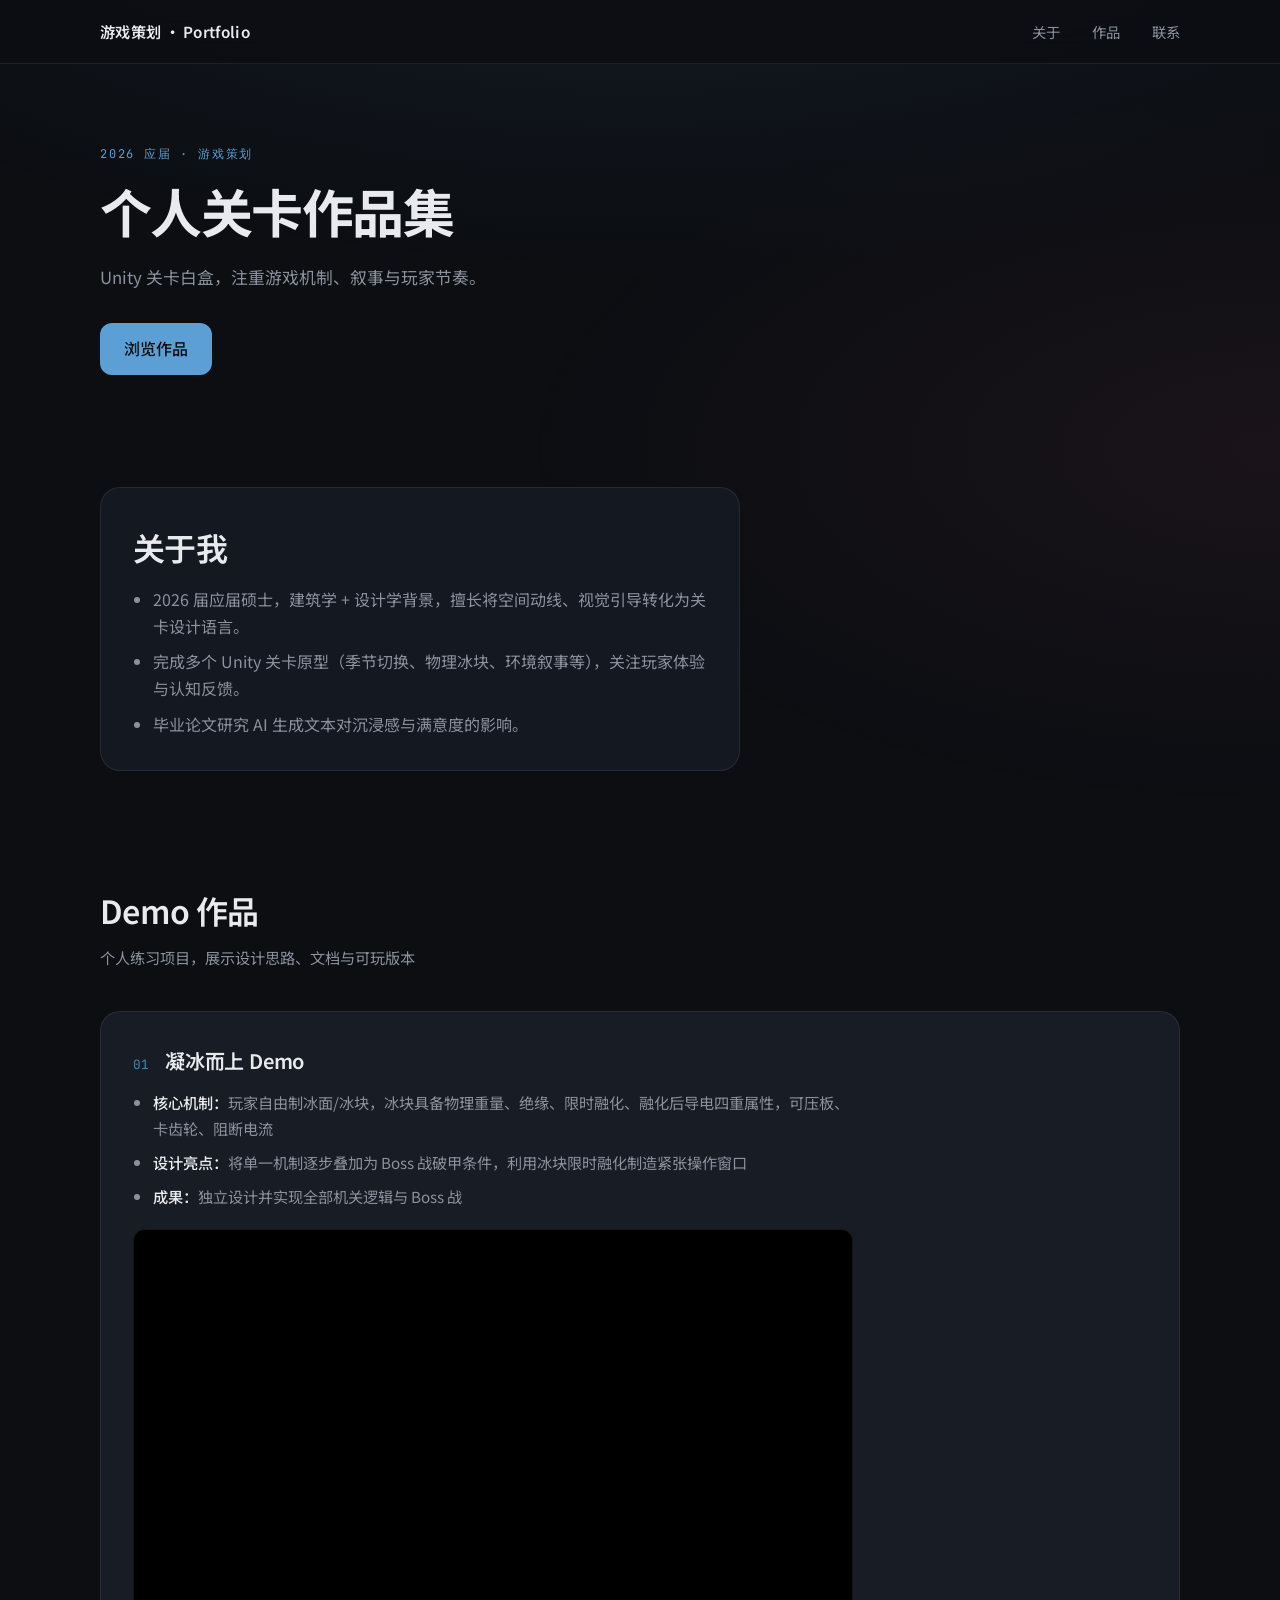
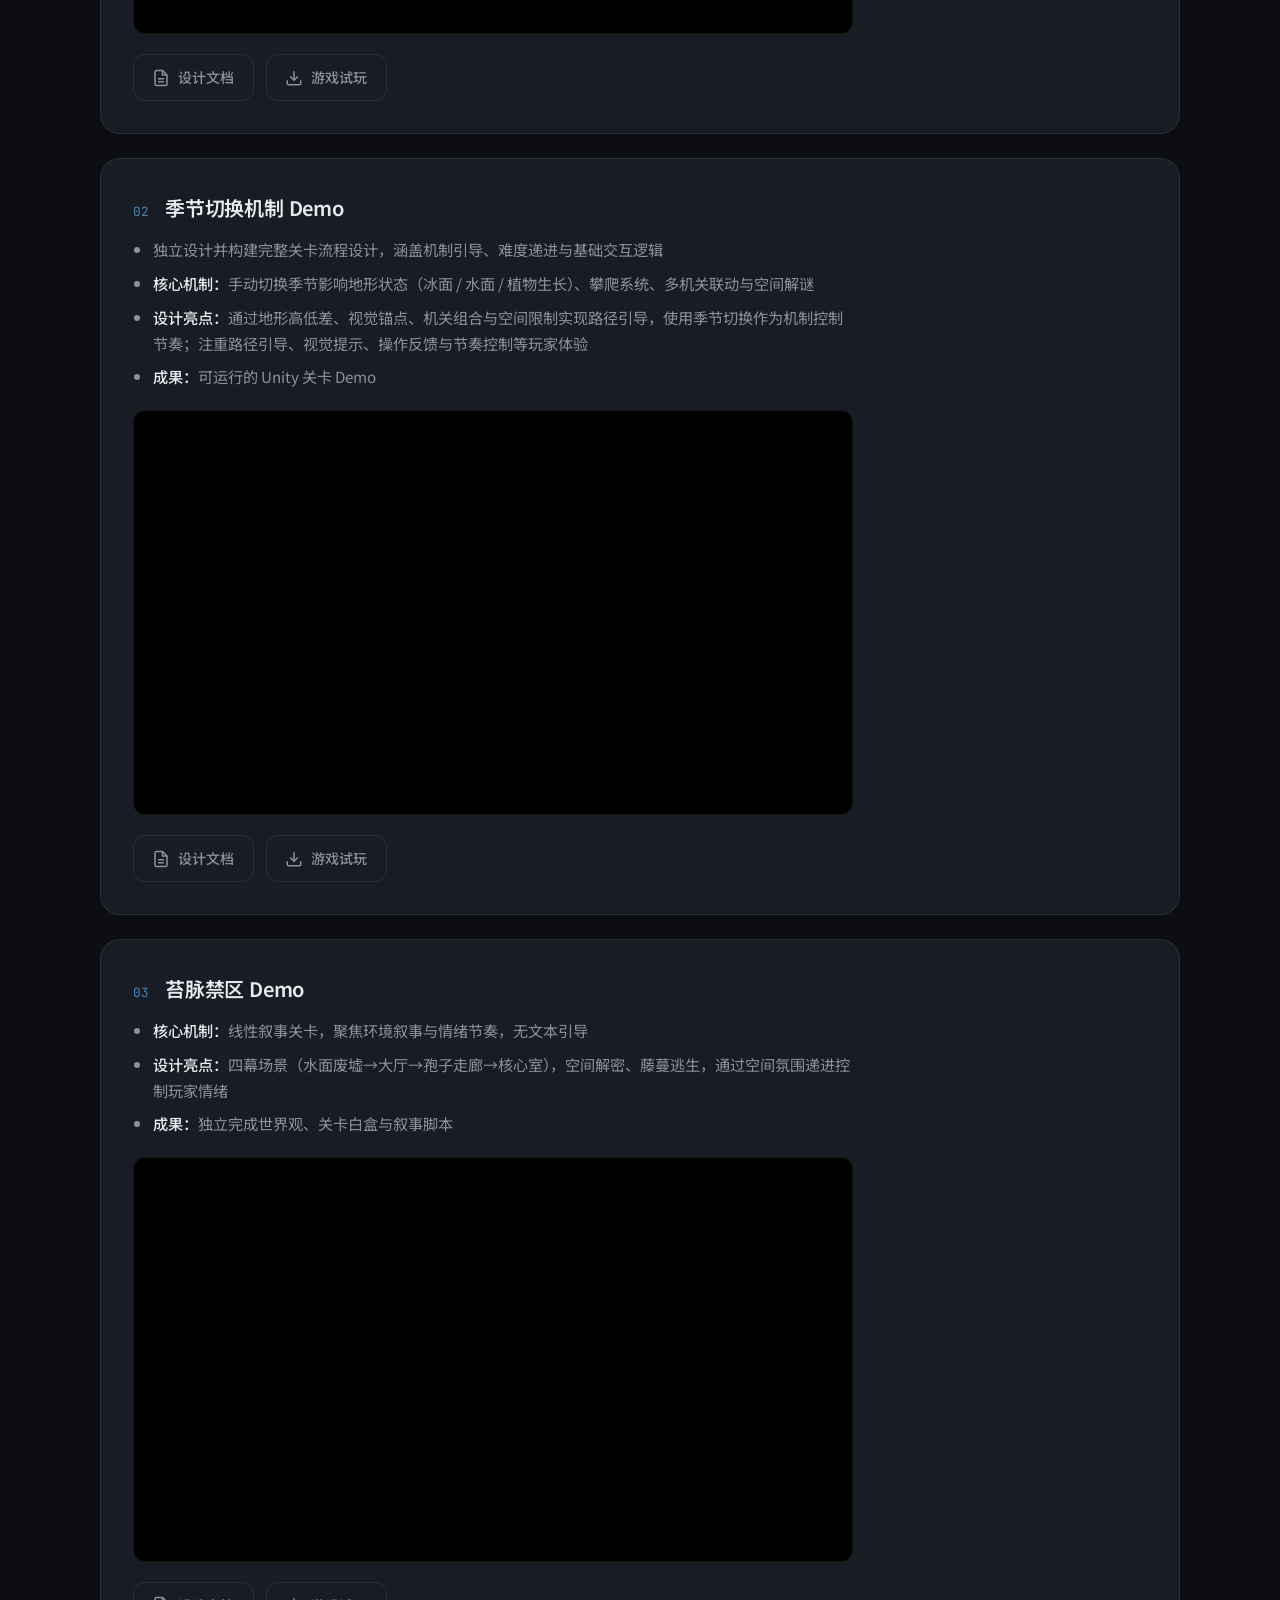
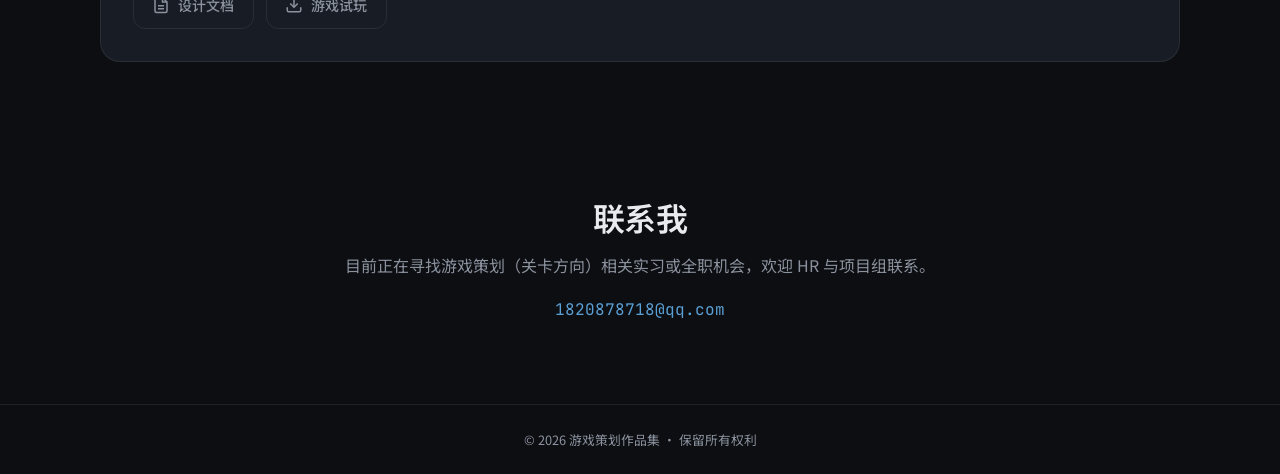
==== index.html @ 525bfc3a "Deploy game design portfolio site for GitHub Pages" ====
<!DOCTYPE html>
<html lang="zh-CN">
<head>
  <meta charset="UTF-8">
  <meta name="viewport" content="width=device-width, initial-scale=1.0">
  <title>游戏策划作品集</title>
  <link rel="preconnect" href="https://fonts.googleapis.com">
  <link rel="preconnect" href="https://fonts.gstatic.com" crossorigin>
  <link href="https://fonts.googleapis.com/css2?family=Noto+Sans+SC:wght@300;400;500;600;700&family=JetBrains+Mono:wght@400;500&display=swap" rel="stylesheet">
  <link rel="stylesheet" href="styles.css">
</head>
<body>
  <header class="header" id="top">
    <nav class="nav container">
      <a href="#top" class="nav__logo">游戏策划 · Portfolio</a>
      <ul class="nav__links">
        <li><a href="#about">关于</a></li>
        <li><a href="#works">作品</a></li>
        <li><a href="#contact">联系</a></li>
      </ul>
      <button class="nav__toggle" aria-label="打开菜单" aria-expanded="false">
        <span></span>
        <span></span>
        <span></span>
      </button>
    </nav>
  </header>

  <main>
    <section class="hero container">
      <p class="hero__tag">2026 应届 · 游戏策划</p>
      <h1 class="hero__title">个人关卡作品集</h1>
      <p class="hero__desc">
        Unity 关卡白盒，注重游戏机制、叙事与玩家节奏。
      </p>
      <a href="#works" class="hero__cta">浏览作品</a>
    </section>

    <section class="about container" id="about">
      <div class="about__content">
        <h2 class="section-title">关于我</h2>
        <ul class="about__list">
          <li>2026 届应届硕士，建筑学 + 设计学背景，擅长将空间动线、视觉引导转化为关卡设计语言。</li>
          <li>完成多个 Unity 关卡原型（季节切换、物理冰块、环境叙事等），关注玩家体验与认知反馈。</li>
          <li>毕业论文研究 AI 生成文本对沉浸感与满意度的影响。</li>
        </ul>
      </div>
    </section>

    <section class="works container" id="works">
      <h2 class="section-title">Demo 作品</h2>
      <p class="section-subtitle">个人练习项目，展示设计思路、文档与可玩版本</p>

      <div class="works__grid">
        <!-- 作品 1 -->
        <article class="work-card">
          <div class="work-card__header">
            <span class="work-card__index">01</span>
            <h3 class="work-card__title">凝冰而上 Demo</h3>
          </div>
          <ul class="work-card__desc">
            <li><strong>核心机制：</strong>玩家自由制冰面/冰块，冰块具备物理重量、绝缘、限时融化、融化后导电四重属性，可压板、卡齿轮、阻断电流</li>
            <li><strong>设计亮点：</strong>将单一机制逐步叠加为 Boss 战破甲条件，利用冰块限时融化制造紧张操作窗口</li>
            <li><strong>成果：</strong>独立设计并实现全部机关逻辑与 Boss 战</li>
          </ul>
          <div class="work-card__video">
            <div class="video-embed">
              <iframe
                src="https://player.bilibili.com/player.html?bvid=BV1YS526xE8T&page=1&high_quality=1&danmaku=0"
                title="凝冰而上 Demo 演示"
                scrolling="no"
                frameborder="0"
                allowfullscreen
              ></iframe>
            </div>
          </div>
          <div class="work-card__actions">
            <div class="work-card__downloads">
              <a href="assets/docs/project-01-design-doc.pdf" class="btn btn--outline" download>
                <svg class="btn__icon" viewBox="0 0 24 24" fill="none" stroke="currentColor" stroke-width="2" aria-hidden="true">
                  <path d="M14 2H6a2 2 0 0 0-2 2v16a2 2 0 0 0 2 2h12a2 2 0 0 0 2-2V8z"/>
                  <polyline points="14 2 14 8 20 8"/>
                  <line x1="16" y1="13" x2="8" y2="13"/>
                  <line x1="16" y1="17" x2="8" y2="17"/>
                </svg>
                设计文档
              </a>
              <a href="assets/demos/project-01-demo.zip" class="btn btn--outline" download>
                <svg class="btn__icon" viewBox="0 0 24 24" fill="none" stroke="currentColor" stroke-width="2" aria-hidden="true">
                  <path d="M21 15v4a2 2 0 0 1-2 2H5a2 2 0 0 1-2-2v-4"/>
                  <polyline points="7 10 12 15 17 10"/>
                  <line x1="12" y1="15" x2="12" y2="3"/>
                </svg>
                游戏试玩
              </a>
            </div>
          </div>
        </article>

        <!-- 作品 2 -->
        <article class="work-card">
          <div class="work-card__header">
            <span class="work-card__index">02</span>
            <h3 class="work-card__title">季节切换机制 Demo</h3>
          </div>
          <ul class="work-card__desc">
            <li>独立设计并构建完整关卡流程设计，涵盖机制引导、难度递进与基础交互逻辑</li>
            <li><strong>核心机制：</strong>手动切换季节影响地形状态（冰面 / 水面 / 植物生长）、攀爬系统、多机关联动与空间解谜</li>
            <li><strong>设计亮点：</strong>通过地形高低差、视觉锚点、机关组合与空间限制实现路径引导，使用季节切换作为机制控制节奏；注重路径引导、视觉提示、操作反馈与节奏控制等玩家体验</li>
            <li><strong>成果：</strong>可运行的 Unity 关卡 Demo</li>
          </ul>
          <div class="work-card__video">
            <div class="video-embed">
              <iframe
                src="https://player.bilibili.com/player.html?bvid=BV1hXXcBnETh&page=1&high_quality=1&danmaku=0"
                title="季节切换机制 Demo 演示"
                scrolling="no"
                frameborder="0"
                allowfullscreen
              ></iframe>
            </div>
          </div>
          <div class="work-card__actions">
            <div class="work-card__downloads">
              <a href="assets/docs/project-02-design-doc.pdf" class="btn btn--outline" download>
                <svg class="btn__icon" viewBox="0 0 24 24" fill="none" stroke="currentColor" stroke-width="2" aria-hidden="true">
                  <path d="M14 2H6a2 2 0 0 0-2 2v16a2 2 0 0 0 2 2h12a2 2 0 0 0 2-2V8z"/>
                  <polyline points="14 2 14 8 20 8"/>
                  <line x1="16" y1="13" x2="8" y2="13"/>
                  <line x1="16" y1="17" x2="8" y2="17"/>
                </svg>
                设计文档
              </a>
              <a href="assets/demos/project-02-demo.zip" class="btn btn--outline" download>
                <svg class="btn__icon" viewBox="0 0 24 24" fill="none" stroke="currentColor" stroke-width="2" aria-hidden="true">
                  <path d="M21 15v4a2 2 0 0 1-2 2H5a2 2 0 0 1-2-2v-4"/>
                  <polyline points="7 10 12 15 17 10"/>
                  <line x1="12" y1="15" x2="12" y2="3"/>
                </svg>
                游戏试玩
              </a>
            </div>
          </div>
        </article>

        <!-- 作品 3 -->
        <article class="work-card">
          <div class="work-card__header">
            <span class="work-card__index">03</span>
            <h3 class="work-card__title">苔脉禁区 Demo</h3>
          </div>
          <ul class="work-card__desc">
            <li><strong>核心机制：</strong>线性叙事关卡，聚焦环境叙事与情绪节奏，无文本引导</li>
            <li><strong>设计亮点：</strong>四幕场景（水面废墟→大厅→孢子走廊→核心室），空间解密、藤蔓逃生，通过空间氛围递进控制玩家情绪</li>
            <li><strong>成果：</strong>独立完成世界观、关卡白盒与叙事脚本</li>
          </ul>
          <div class="work-card__video">
            <div class="video-embed">
              <iframe
                src="https://player.bilibili.com/player.html?bvid=BV1HEEg61EpM&page=1&high_quality=1&danmaku=0"
                title="苔脉禁区 Demo 演示"
                scrolling="no"
                frameborder="0"
                allowfullscreen
              ></iframe>
            </div>
          </div>
          <div class="work-card__actions">
            <div class="work-card__downloads">
              <a href="assets/docs/project-03-design-doc.pdf" class="btn btn--outline" download>
                <svg class="btn__icon" viewBox="0 0 24 24" fill="none" stroke="currentColor" stroke-width="2" aria-hidden="true">
                  <path d="M14 2H6a2 2 0 0 0-2 2v16a2 2 0 0 0 2 2h12a2 2 0 0 0 2-2V8z"/>
                  <polyline points="14 2 14 8 20 8"/>
                  <line x1="16" y1="13" x2="8" y2="13"/>
                  <line x1="16" y1="17" x2="8" y2="17"/>
                </svg>
                设计文档
              </a>
              <a href="assets/demos/project-03-demo.zip" class="btn btn--outline" download>
                <svg class="btn__icon" viewBox="0 0 24 24" fill="none" stroke="currentColor" stroke-width="2" aria-hidden="true">
                  <path d="M21 15v4a2 2 0 0 1-2 2H5a2 2 0 0 1-2-2v-4"/>
                  <polyline points="7 10 12 15 17 10"/>
                  <line x1="12" y1="15" x2="12" y2="3"/>
                </svg>
                游戏试玩
              </a>
            </div>
          </div>
        </article>
      </div>
    </section>

    <section class="contact container" id="contact">
      <h2 class="section-title">联系我</h2>
      <p class="contact__text">
        目前正在寻找游戏策划（关卡方向）相关实习或全职机会，欢迎 HR 与项目组联系。
      </p>
      <a href="mailto:1820878718@qq.com" class="contact__email">1820878718@qq.com</a>
    </section>
  </main>

  <footer class="footer">
    <div class="container">
      <p>© 2026 游戏策划作品集 · 保留所有权利</p>
    </div>
  </footer>

  <script src="script.js"></script>
</body>
</html>
---- styles.css ----
/* ===== Variables ===== */
:root {
  --bg: #0c0e12;
  --bg-elevated: #141820;
  --bg-card: #181c24;
  --border: rgba(255, 255, 255, 0.08);
  --text: #e8eaed;
  --text-muted: #8b929e;
  --accent: #5b9fd4;
  --accent-hover: #7ab3e0;
  --bilibili: #fb7299;
  --bilibili-hover: #fc8fb0;
  --radius: 12px;
  --radius-lg: 20px;
  --shadow: 0 8px 32px rgba(0, 0, 0, 0.4);
  --transition: 0.25s ease;
  --font: "Noto Sans SC", system-ui, sans-serif;
  --font-mono: "JetBrains Mono", monospace;
  --nav-height: 64px;
}

/* ===== Reset & Base ===== */
*,
*::before,
*::after {
  box-sizing: border-box;
  margin: 0;
  padding: 0;
}

html {
  scroll-behavior: smooth;
  scroll-padding-top: calc(var(--nav-height) + 24px);
}

body {
  font-family: var(--font);
  background: var(--bg);
  color: var(--text);
  line-height: 1.7;
  min-height: 100vh;
  -webkit-font-smoothing: antialiased;
}

body::before {
  content: "";
  position: fixed;
  inset: 0;
  background:
    radial-gradient(ellipse 80% 50% at 50% -20%, rgba(91, 159, 212, 0.12), transparent),
    radial-gradient(ellipse 60% 40% at 100% 50%, rgba(251, 114, 153, 0.06), transparent);
  pointer-events: none;
  z-index: -1;
}

a {
  color: inherit;
  text-decoration: none;
}

ul {
  list-style: none;
}

img {
  max-width: 100%;
  display: block;
}

.container {
  width: min(1080px, 92vw);
  margin-inline: auto;
}

.section-title {
  font-size: clamp(1.5rem, 3vw, 2rem);
  font-weight: 600;
  letter-spacing: -0.02em;
  margin-bottom: 0.5rem;
}

.section-subtitle {
  color: var(--text-muted);
  margin-bottom: 2.5rem;
  font-size: 0.95rem;
}

/* ===== Header / Nav ===== */
.header {
  position: sticky;
  top: 0;
  z-index: 100;
  height: var(--nav-height);
  background: rgba(12, 14, 18, 0.85);
  backdrop-filter: blur(16px);
  border-bottom: 1px solid var(--border);
}

.nav {
  display: flex;
  align-items: center;
  justify-content: space-between;
  height: 100%;
}

.nav__logo {
  font-weight: 600;
  font-size: 0.95rem;
  letter-spacing: 0.02em;
  transition: color var(--transition);
}

.nav__logo:hover {
  color: var(--accent);
}

.nav__links {
  display: flex;
  gap: 2rem;
}

.nav__links a {
  font-size: 0.9rem;
  color: var(--text-muted);
  transition: color var(--transition);
  position: relative;
}

.nav__links a::after {
  content: "";
  position: absolute;
  bottom: -4px;
  left: 0;
  width: 0;
  height: 2px;
  background: var(--accent);
  transition: width var(--transition);
}

.nav__links a:hover {
  color: var(--text);
}

.nav__links a:hover::after {
  width: 100%;
}

.nav__toggle {
  display: none;
  flex-direction: column;
  gap: 5px;
  background: none;
  border: none;
  cursor: pointer;
  padding: 4px;
}

.nav__toggle span {
  display: block;
  width: 22px;
  height: 2px;
  background: var(--text);
  transition: var(--transition);
}

/* ===== Hero ===== */
.hero {
  padding: 5rem 0 4rem;
}

.hero__tag {
  font-family: var(--font-mono);
  font-size: 0.75rem;
  letter-spacing: 0.15em;
  text-transform: uppercase;
  color: var(--accent);
  margin-bottom: 1rem;
}

.hero__title {
  font-size: clamp(2rem, 5vw, 3.25rem);
  font-weight: 700;
  line-height: 1.2;
  letter-spacing: -0.03em;
  margin-bottom: 1.25rem;
}

.hero__desc {
  color: var(--text-muted);
  max-width: 540px;
  font-size: 1.05rem;
  margin-bottom: 2rem;
}

.hero__cta {
  display: inline-flex;
  align-items: center;
  padding: 0.75rem 1.5rem;
  background: var(--accent);
  color: var(--bg);
  font-weight: 500;
  border-radius: var(--radius);
  transition: background var(--transition), transform var(--transition);
}

.hero__cta:hover {
  background: var(--accent-hover);
  transform: translateY(-2px);
}

/* ===== About ===== */
.about {
  padding: 3rem 0;
}

.about__content {
  max-width: 640px;
  padding: 2rem;
  background: var(--bg-elevated);
  border: 1px solid var(--border);
  border-radius: var(--radius-lg);
}

.about__content p {
  color: var(--text-muted);
  margin-top: 0.75rem;
}

.about__list {
  margin-top: 0.75rem;
  padding-left: 1.25rem;
  color: var(--text-muted);
}

.about__list li {
  list-style: disc;
  margin-bottom: 0.5rem;
}

.about__list li:last-child {
  margin-bottom: 0;
}

/* ===== Works Grid ===== */
.works {
  padding: 4rem 0;
}

.works__grid {
  display: flex;
  flex-direction: column;
  gap: 1.5rem;
}

.work-card {
  background: var(--bg-card);
  border: 1px solid var(--border);
  border-radius: var(--radius-lg);
  padding: 2rem;
  transition: border-color var(--transition), box-shadow var(--transition);
}

.work-card:hover {
  border-color: rgba(91, 159, 212, 0.25);
  box-shadow: var(--shadow);
}

.work-card__header {
  display: flex;
  align-items: baseline;
  gap: 1rem;
  margin-bottom: 0.75rem;
}

.work-card__index {
  font-family: var(--font-mono);
  font-size: 0.8rem;
  color: var(--accent);
  opacity: 0.8;
}

.work-card__title {
  font-size: 1.25rem;
  font-weight: 600;
  letter-spacing: -0.01em;
}

.work-card__desc {
  color: var(--text-muted);
  font-size: 0.95rem;
  margin-bottom: 1.25rem;
  max-width: 720px;
  padding-left: 1.25rem;
}

.work-card__desc li {
  list-style: disc;
  margin-bottom: 0.5rem;
}

.work-card__desc li:last-child {
  margin-bottom: 0;
}

.work-card__desc strong {
  color: var(--text);
  font-weight: 500;
}

.work-card__video {
  margin-bottom: 1.25rem;
}

.video-embed {
  position: relative;
  width: 100%;
  max-width: 720px;
  aspect-ratio: 16 / 9;
  border-radius: var(--radius);
  overflow: hidden;
  background: #000;
  border: 1px solid var(--border);
}

.video-embed iframe {
  position: absolute;
  inset: 0;
  width: 100%;
  height: 100%;
  border: none;
}

.work-card__actions {
  display: flex;
  flex-wrap: wrap;
  align-items: center;
  gap: 1rem;
}

.work-card__downloads {
  display: flex;
  flex-wrap: wrap;
  gap: 0.75rem;
}

/* ===== Buttons ===== */
.btn {
  display: inline-flex;
  align-items: center;
  gap: 0.5rem;
  padding: 0.65rem 1.15rem;
  font-size: 0.875rem;
  font-weight: 500;
  font-family: var(--font);
  border-radius: var(--radius);
  border: none;
  cursor: pointer;
  transition: background var(--transition), color var(--transition), border-color var(--transition), transform var(--transition);
}

.btn__icon {
  width: 18px;
  height: 18px;
  flex-shrink: 0;
}

.btn--outline {
  background: transparent;
  color: var(--text-muted);
  border: 1px solid var(--border);
}

.btn--outline:hover {
  color: var(--text);
  border-color: rgba(255, 255, 255, 0.2);
  background: rgba(255, 255, 255, 0.04);
}

/* ===== Contact ===== */
.contact {
  padding: 4rem 0 5rem;
  text-align: center;
}

.contact__text {
  color: var(--text-muted);
  margin-bottom: 1rem;
}

.contact__email {
  font-family: var(--font-mono);
  font-size: 1rem;
  color: var(--accent);
  transition: color var(--transition);
}

.contact__email:hover {
  color: var(--accent-hover);
}

/* ===== Footer ===== */
.footer {
  padding: 1.5rem 0;
  border-top: 1px solid var(--border);
  text-align: center;
}

.footer p {
  font-size: 0.8rem;
  color: var(--text-muted);
}

/* ===== Mobile Nav ===== */
@media (max-width: 640px) {
  .nav__toggle {
    display: flex;
  }

  .nav__links {
    position: fixed;
    top: var(--nav-height);
    left: 0;
    right: 0;
    flex-direction: column;
    gap: 0;
    background: rgba(12, 14, 18, 0.98);
    backdrop-filter: blur(16px);
    border-bottom: 1px solid var(--border);
    padding: 1rem 0;
    transform: translateY(-120%);
    opacity: 0;
    visibility: hidden;
    transition: transform var(--transition), opacity var(--transition), visibility var(--transition);
  }

  .nav__links.is-open {
    transform: translateY(0);
    opacity: 1;
    visibility: visible;
  }

  .nav__links li a {
    display: block;
    padding: 0.85rem 1.5rem;
  }

  .nav__links a::after {
    display: none;
  }

  .nav__toggle.is-active span:nth-child(1) {
    transform: rotate(45deg) translate(5px, 5px);
  }

  .nav__toggle.is-active span:nth-child(2) {
    opacity: 0;
  }

  .nav__toggle.is-active span:nth-child(3) {
    transform: rotate(-45deg) translate(5px, -5px);
  }

  .work-card {
    padding: 1.5rem;
  }

  .work-card__actions {
    flex-direction: column;
    align-items: stretch;
  }

  .work-card__downloads {
    flex-direction: column;
  }

  .btn {
    justify-content: center;
  }
}
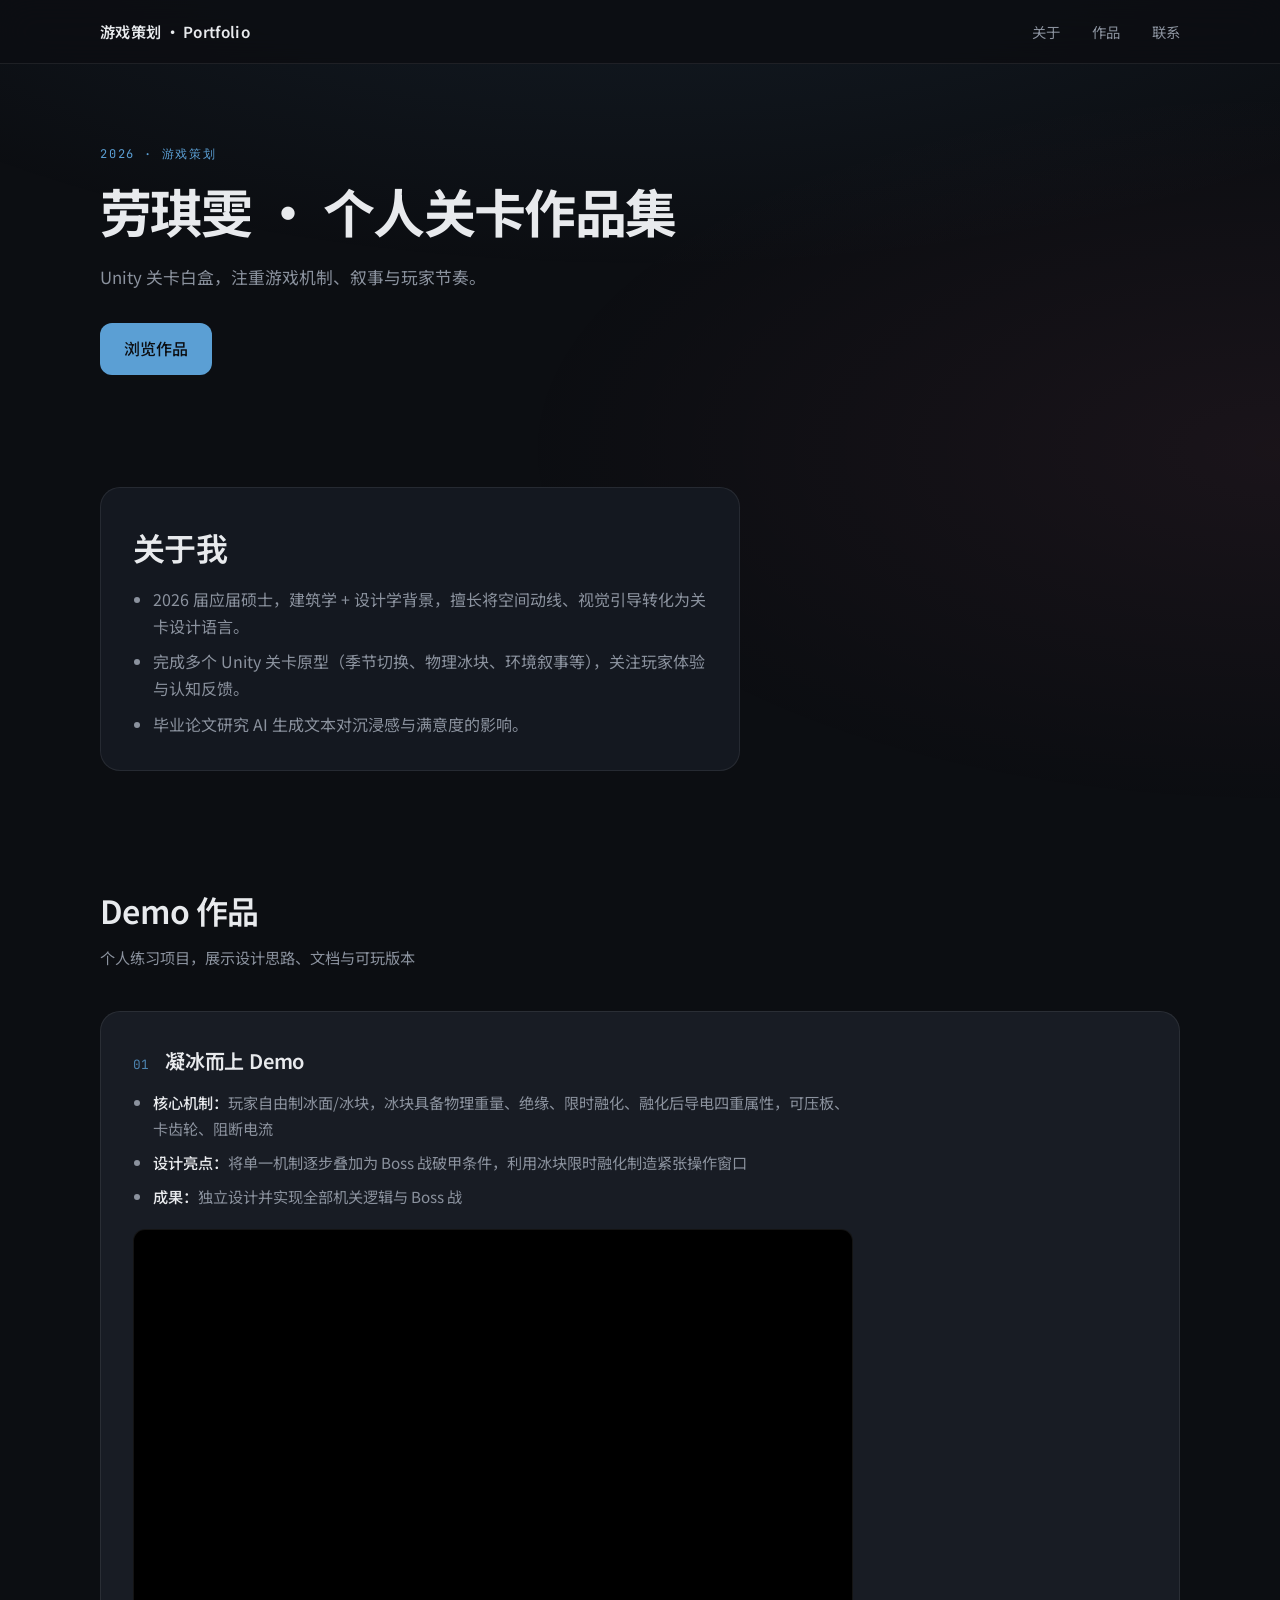
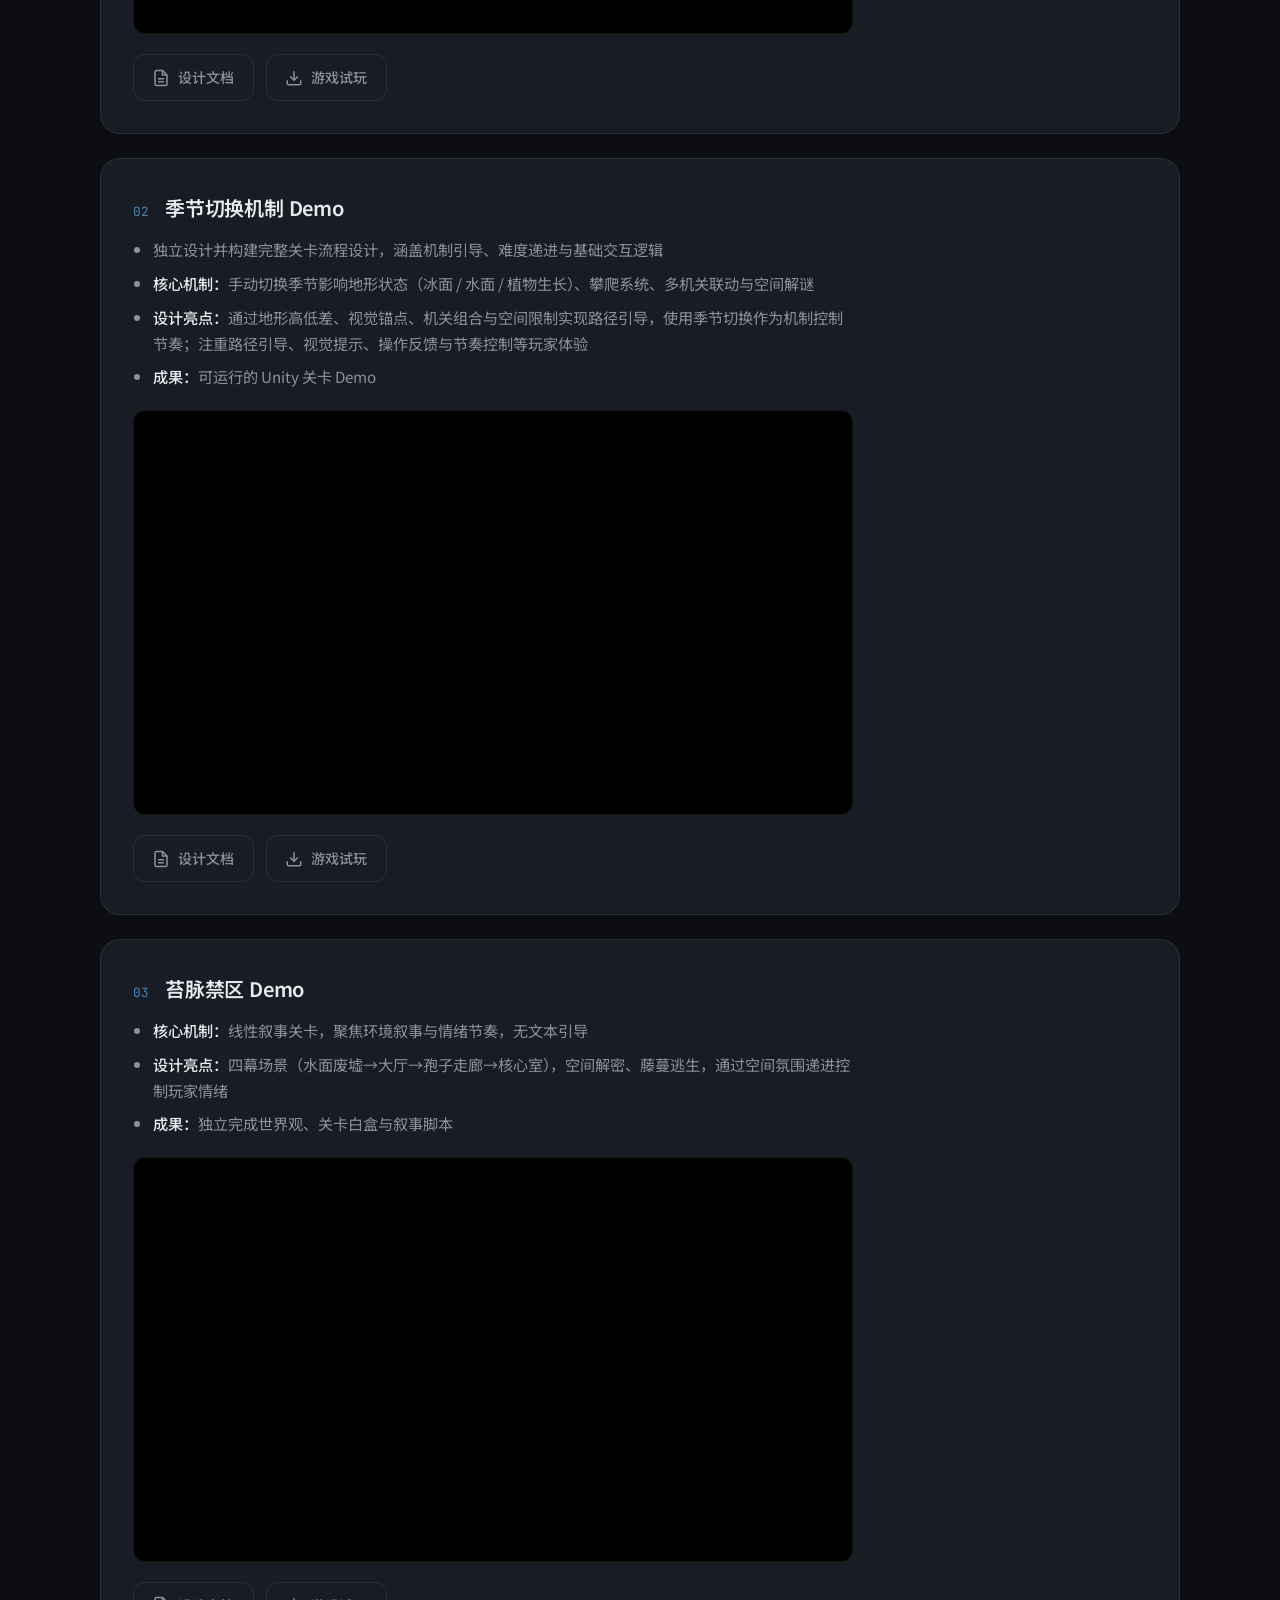
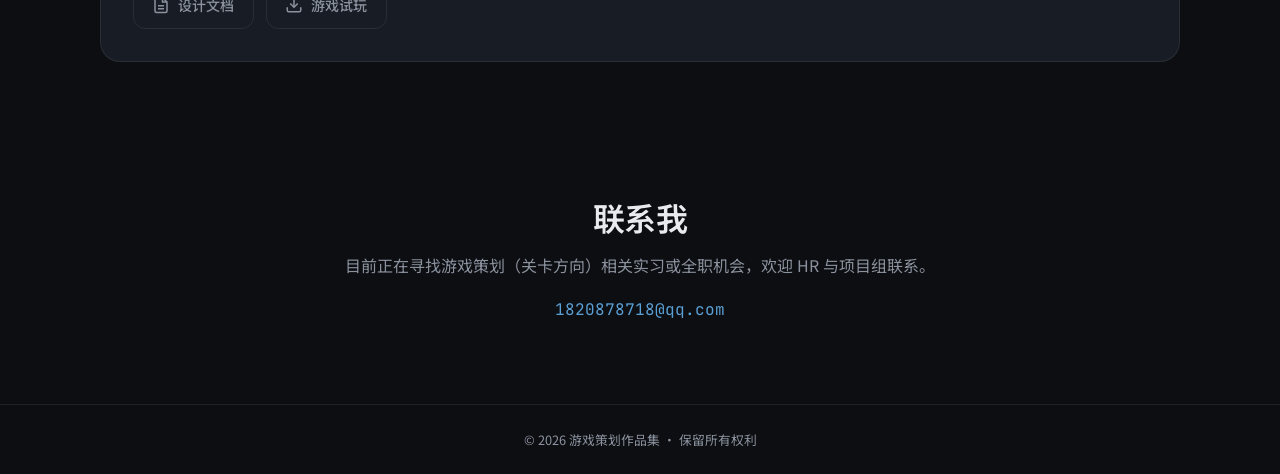
==== commit d21ddcec: "Update hero section with new title and tag 文字" ====
--- a/index.html
+++ b/index.html
@@ -28,8 +28,8 @@
 
   <main>
     <section class="hero container">
-      <p class="hero__tag">2026 应届 · 游戏策划</p>
-      <h1 class="hero__title">个人关卡作品集</h1>
+      <p class="hero__tag">2026 · 游戏策划</p>
+      <h1 class="hero__title">劳琪雯 · 个人关卡作品集</h1>
       <p class="hero__desc">
         Unity 关卡白盒，注重游戏机制、叙事与玩家节奏。
       </p>
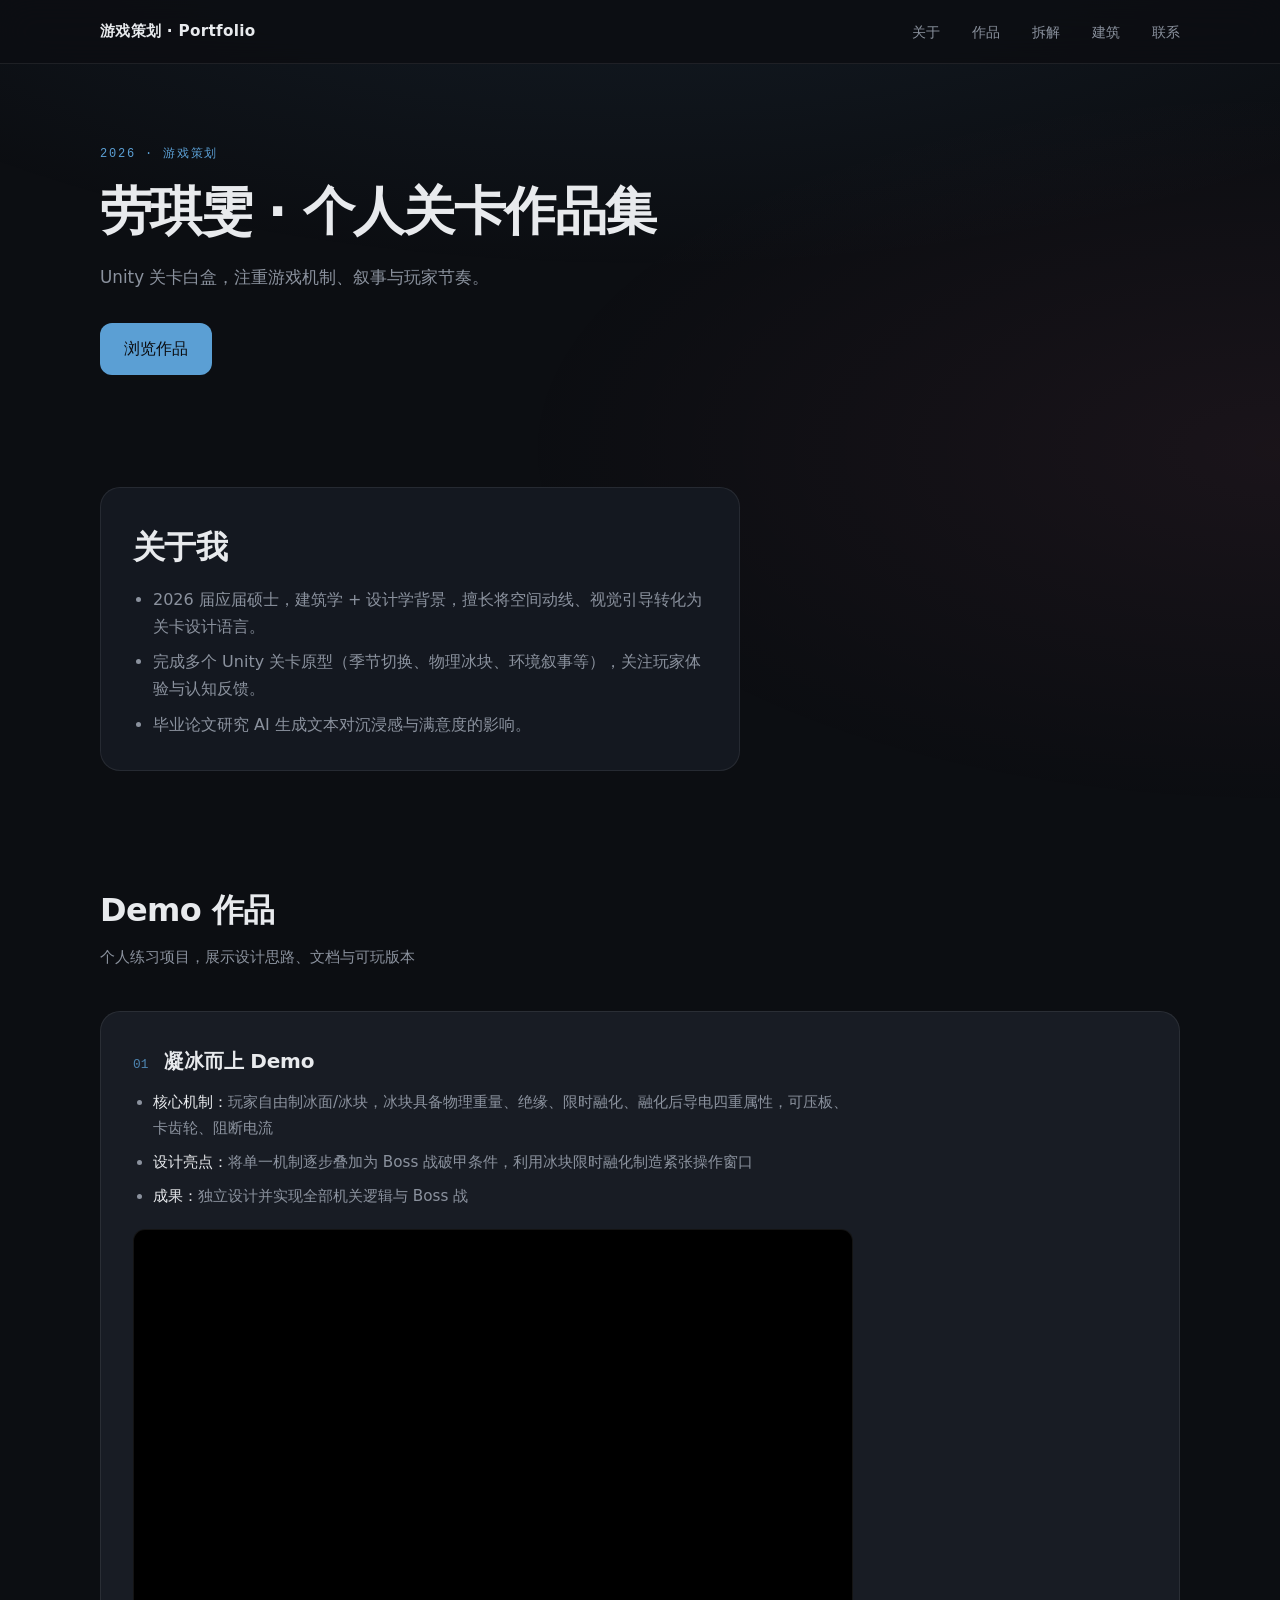
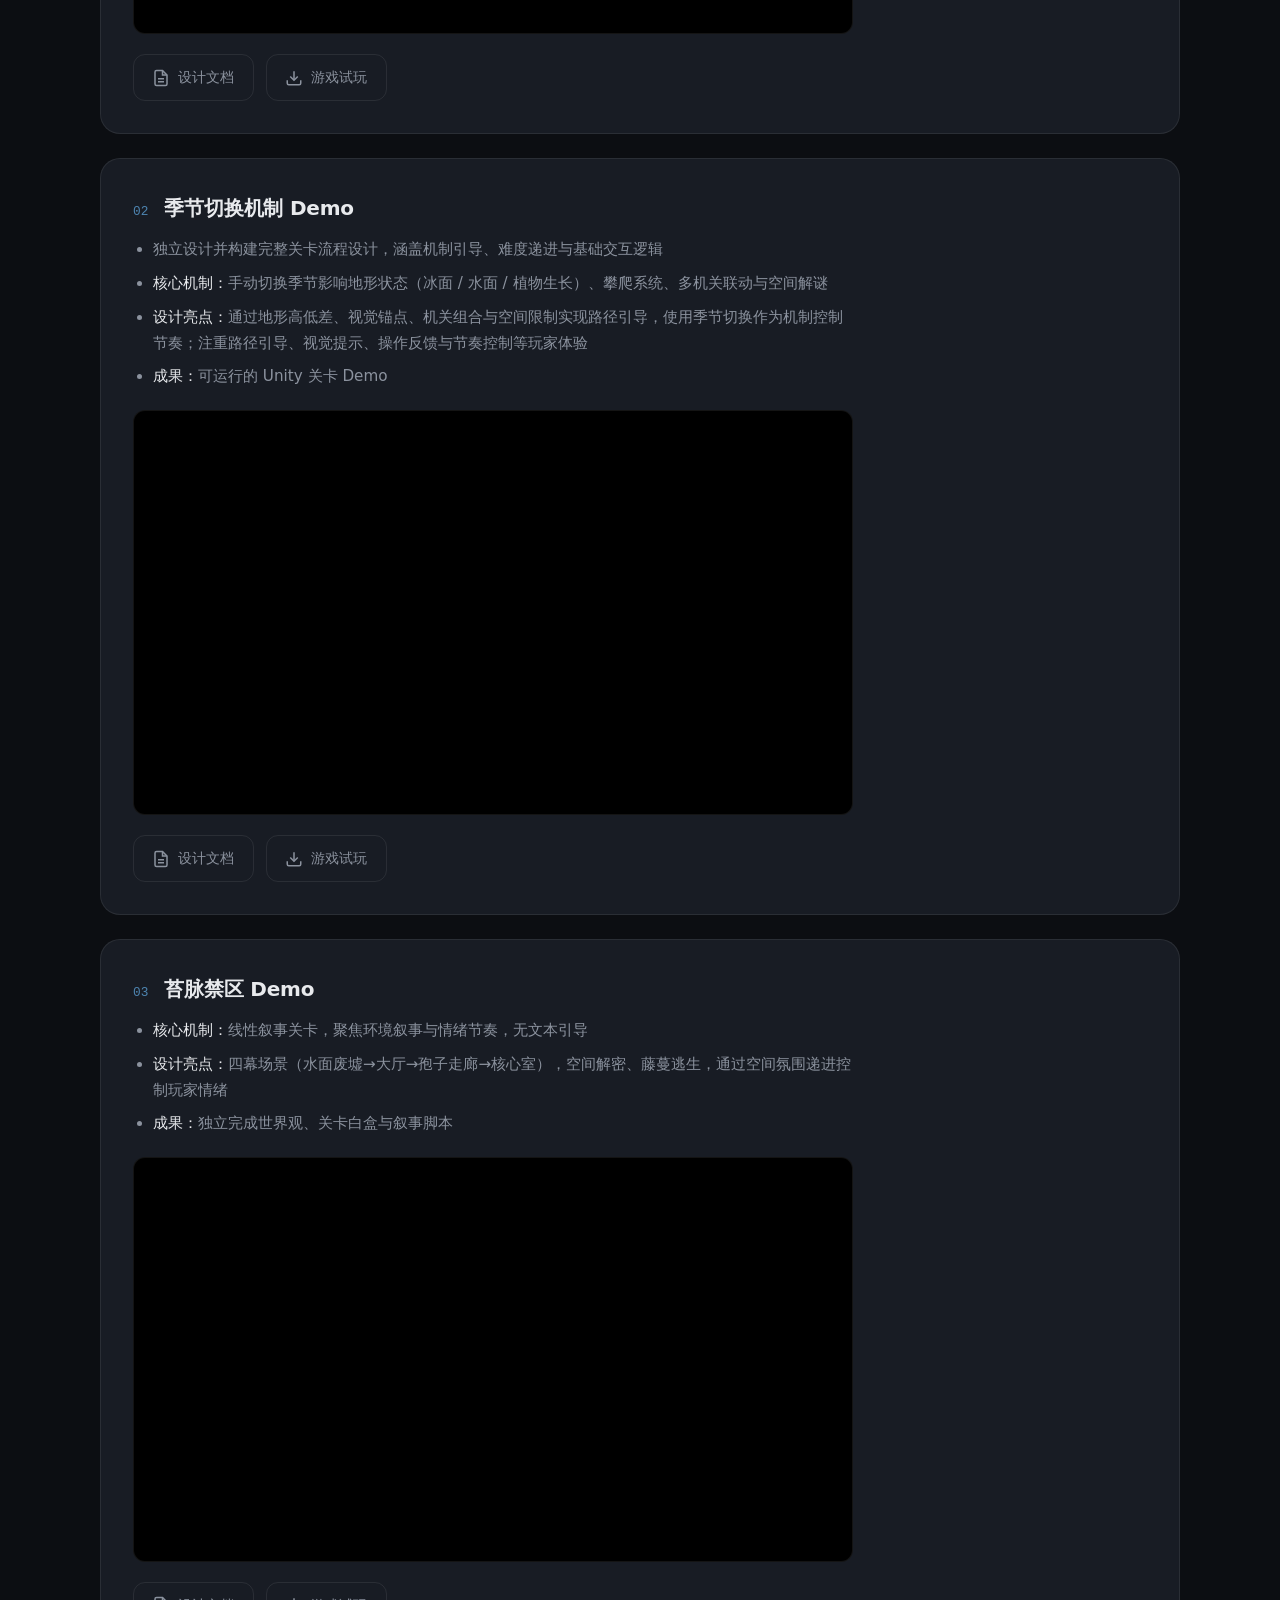
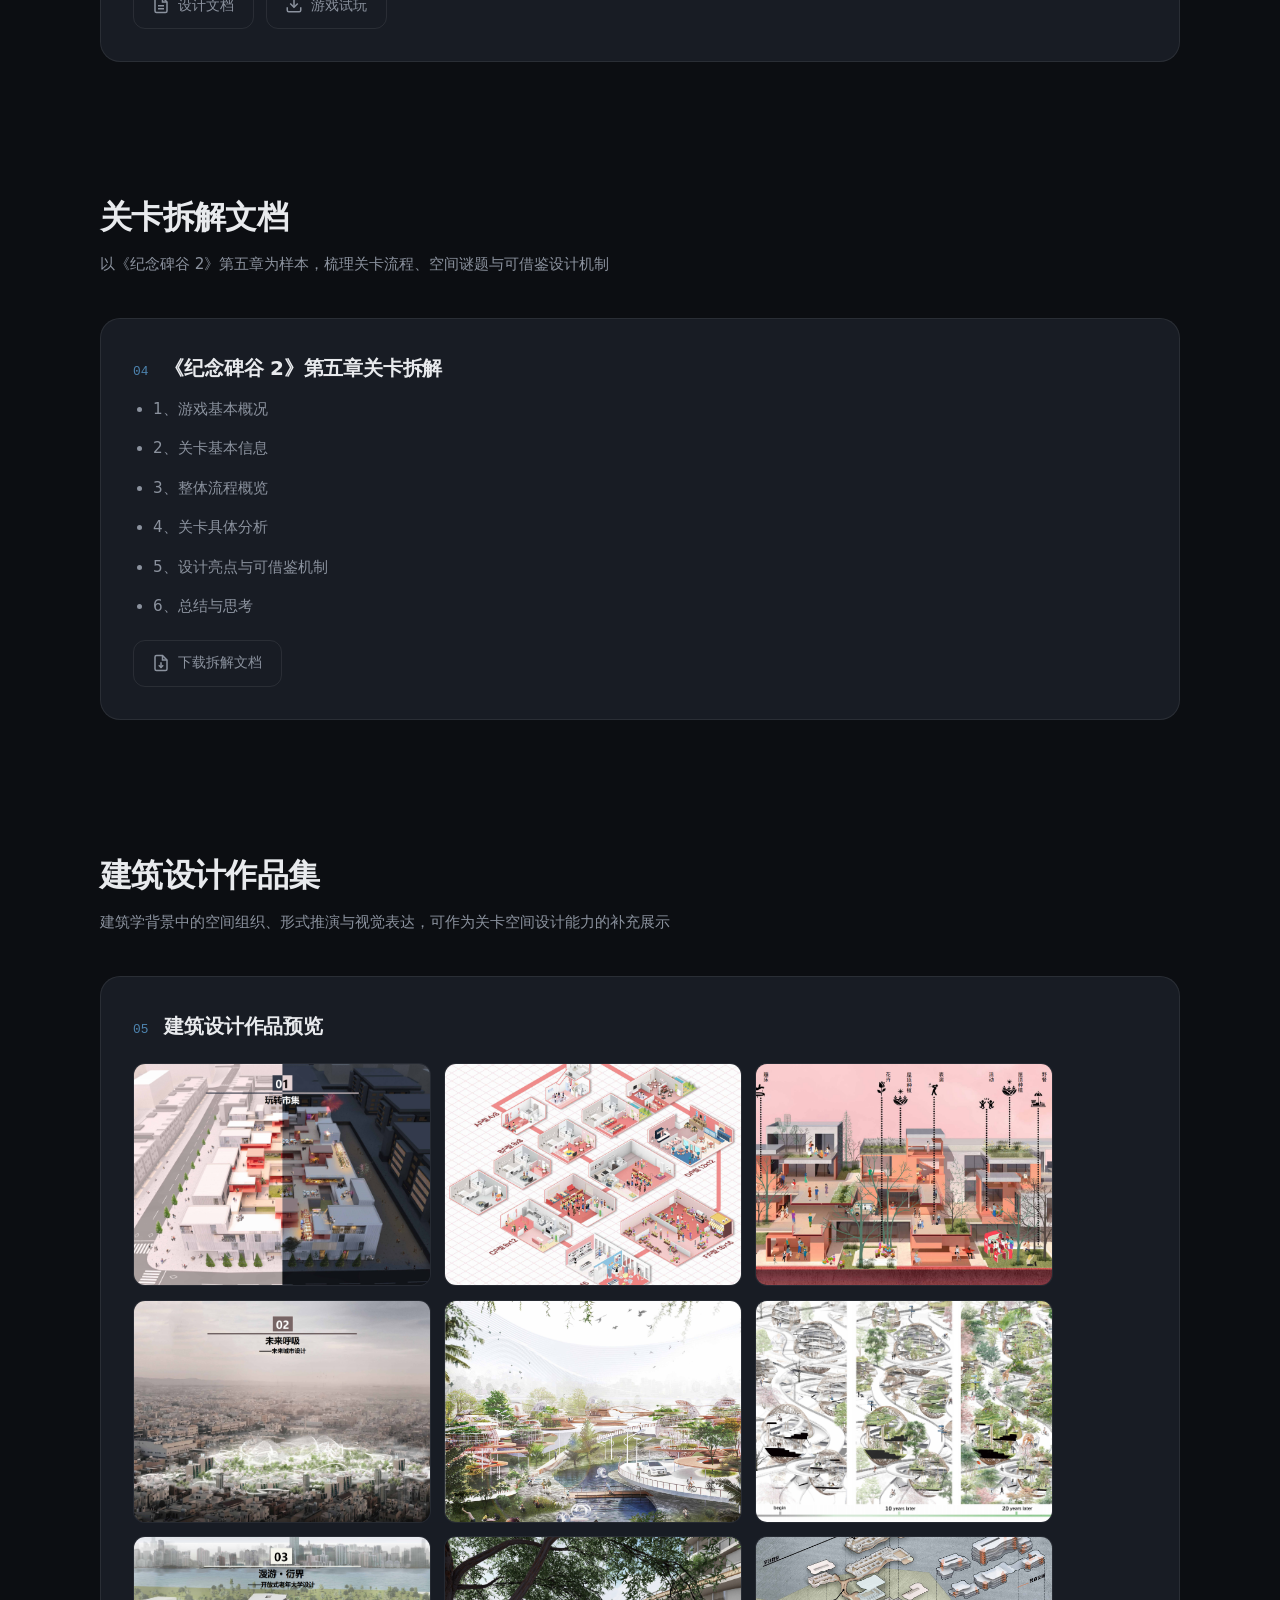
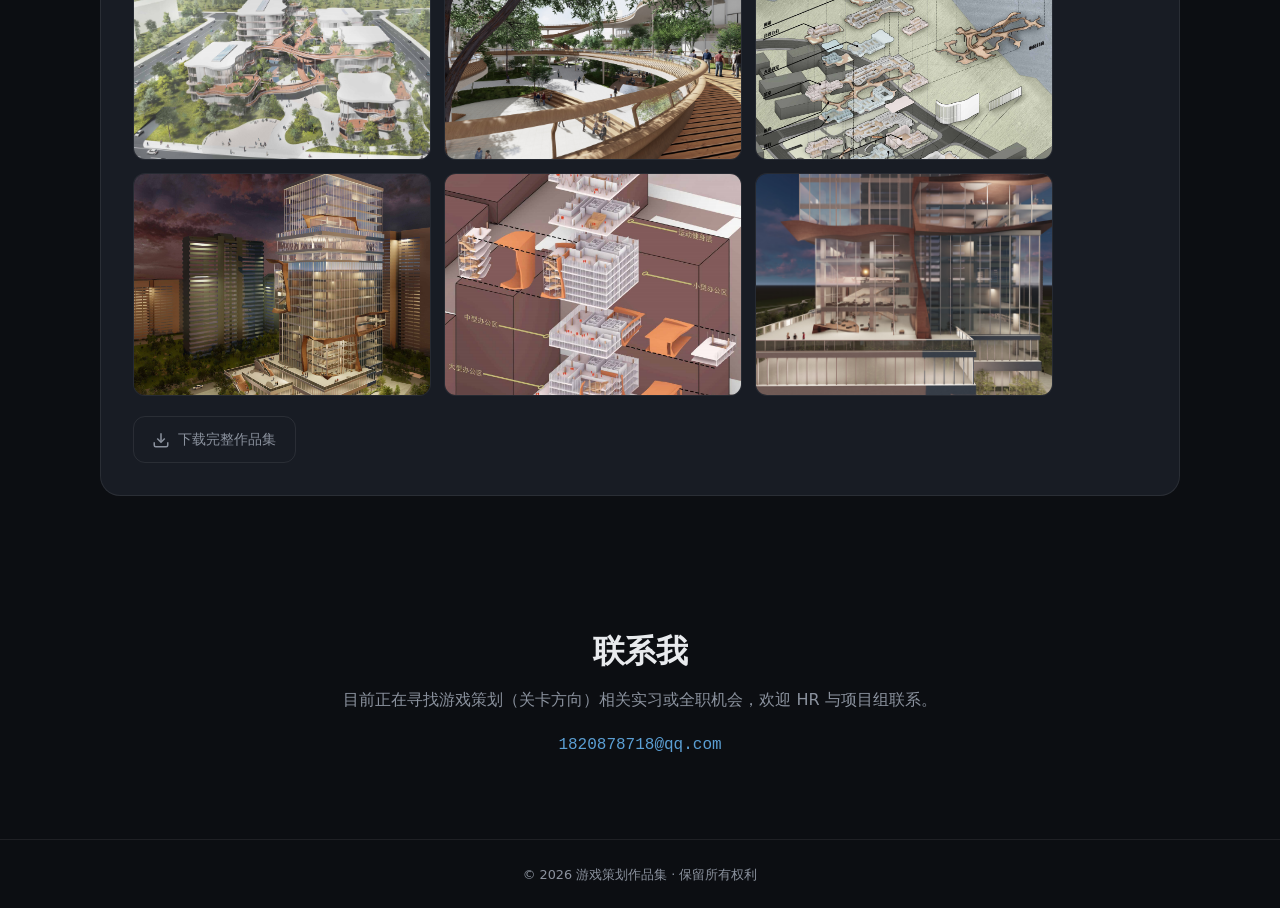
==== commit 72badac2: "增加板块" ====
--- a/index.html
+++ b/index.html
@@ -1,210 +1,295 @@
-<!DOCTYPE html>
+﻿<!DOCTYPE html>
+<!-- saved from url=(0049)file:///D:/work/level-design-portfolio/index.html -->
 <html lang="zh-CN">
 <head>
-  <meta charset="UTF-8">
-  <meta name="viewport" content="width=device-width, initial-scale=1.0">
-  <title>游戏策划作品集</title>
-  <link rel="preconnect" href="https://fonts.googleapis.com">
-  <link rel="preconnect" href="https://fonts.gstatic.com" crossorigin>
-  <link href="https://fonts.googleapis.com/css2?family=Noto+Sans+SC:wght@300;400;500;600;700&family=JetBrains+Mono:wght@400;500&display=swap" rel="stylesheet">
-  <link rel="stylesheet" href="styles.css">
+    <meta http-equiv="Content-Type" content="text/html; charset=UTF-8">
+
+    <meta name="viewport" content="width=device-width, initial-scale=1.0">
+    <title>游戏策划作品集</title>
+    <link rel="preconnect" href="https://fonts.googleapis.com/">
+    <link rel="preconnect" href="https://fonts.gstatic.com/" crossorigin="">
+    <link href="./index_files/css2" rel="stylesheet">
+    <link rel="stylesheet" href="./index_files/styles.css">
 </head>
 <body>
-  <header class="header" id="top">
-    <nav class="nav container">
-      <a href="#top" class="nav__logo">游戏策划 · Portfolio</a>
-      <ul class="nav__links">
-        <li><a href="#about">关于</a></li>
-        <li><a href="#works">作品</a></li>
-        <li><a href="#contact">联系</a></li>
-      </ul>
-      <button class="nav__toggle" aria-label="打开菜单" aria-expanded="false">
-        <span></span>
-        <span></span>
-        <span></span>
-      </button>
-    </nav>
-  </header>
-
-  <main>
-    <section class="hero container">
-      <p class="hero__tag">2026 · 游戏策划</p>
-      <h1 class="hero__title">劳琪雯 · 个人关卡作品集</h1>
-      <p class="hero__desc">
-        Unity 关卡白盒，注重游戏机制、叙事与玩家节奏。
-      </p>
-      <a href="#works" class="hero__cta">浏览作品</a>
-    </section>
-
-    <section class="about container" id="about">
-      <div class="about__content">
-        <h2 class="section-title">关于我</h2>
-        <ul class="about__list">
-          <li>2026 届应届硕士，建筑学 + 设计学背景，擅长将空间动线、视觉引导转化为关卡设计语言。</li>
-          <li>完成多个 Unity 关卡原型（季节切换、物理冰块、环境叙事等），关注玩家体验与认知反馈。</li>
-          <li>毕业论文研究 AI 生成文本对沉浸感与满意度的影响。</li>
-        </ul>
-      </div>
-    </section>
-
-    <section class="works container" id="works">
-      <h2 class="section-title">Demo 作品</h2>
-      <p class="section-subtitle">个人练习项目，展示设计思路、文档与可玩版本</p>
-
-      <div class="works__grid">
-        <!-- 作品 1 -->
-        <article class="work-card">
-          <div class="work-card__header">
-            <span class="work-card__index">01</span>
-            <h3 class="work-card__title">凝冰而上 Demo</h3>
-          </div>
-          <ul class="work-card__desc">
-            <li><strong>核心机制：</strong>玩家自由制冰面/冰块，冰块具备物理重量、绝缘、限时融化、融化后导电四重属性，可压板、卡齿轮、阻断电流</li>
-            <li><strong>设计亮点：</strong>将单一机制逐步叠加为 Boss 战破甲条件，利用冰块限时融化制造紧张操作窗口</li>
-            <li><strong>成果：</strong>独立设计并实现全部机关逻辑与 Boss 战</li>
-          </ul>
-          <div class="work-card__video">
-            <div class="video-embed">
-              <iframe
-                src="https://player.bilibili.com/player.html?bvid=BV1YS526xE8T&page=1&high_quality=1&danmaku=0"
-                title="凝冰而上 Demo 演示"
-                scrolling="no"
-                frameborder="0"
-                allowfullscreen
-              ></iframe>
+    <header class="header" id="top">
+        <nav class="nav container">
+            <a href="#top" class="nav__logo">游戏策划 · Portfolio</a>
+            <ul class="nav__links">
+                <li><a href="#about">关于</a></li>
+                <li><a href="#works">作品</a></li>
+                <li><a href="#analysis">拆解</a></li>
+                <li><a href="#architecture">建筑</a></li>
+                <li><a href="#contact">联系</a></li>
+            </ul>
+            <button class="nav__toggle" aria-label="打开菜单" aria-expanded="false">
+                <span></span>
+                <span></span>
+                <span></span>
+            </button>
+        </nav>
+    </header>
+
+    <main>
+        <section class="hero container">
+            <p class="hero__tag">2026 · 游戏策划</p>
+            <h1 class="hero__title">劳琪雯 · 个人关卡作品集</h1>
+            <p class="hero__desc">
+                Unity 关卡白盒，注重游戏机制、叙事与玩家节奏。
+            </p>
+            <a href="#works" class="hero__cta">浏览作品</a>
+        </section>
+
+        <section class="about container" id="about">
+            <div class="about__content">
+                <h2 class="section-title">关于我</h2>
+                <ul class="about__list">
+                    <li>2026 届应届硕士，建筑学 + 设计学背景，擅长将空间动线、视觉引导转化为关卡设计语言。</li>
+                    <li>完成多个 Unity 关卡原型（季节切换、物理冰块、环境叙事等），关注玩家体验与认知反馈。</li>
+                    <li>毕业论文研究 AI 生成文本对沉浸感与满意度的影响。</li>
+                </ul>
             </div>
-          </div>
-          <div class="work-card__actions">
-            <div class="work-card__downloads">
-              <a href="assets/docs/project-01-design-doc.pdf" class="btn btn--outline" download>
-                <svg class="btn__icon" viewBox="0 0 24 24" fill="none" stroke="currentColor" stroke-width="2" aria-hidden="true">
-                  <path d="M14 2H6a2 2 0 0 0-2 2v16a2 2 0 0 0 2 2h12a2 2 0 0 0 2-2V8z"/>
-                  <polyline points="14 2 14 8 20 8"/>
-                  <line x1="16" y1="13" x2="8" y2="13"/>
-                  <line x1="16" y1="17" x2="8" y2="17"/>
-                </svg>
-                设计文档
-              </a>
-              <a href="assets/demos/project-01-demo.zip" class="btn btn--outline" download>
-                <svg class="btn__icon" viewBox="0 0 24 24" fill="none" stroke="currentColor" stroke-width="2" aria-hidden="true">
-                  <path d="M21 15v4a2 2 0 0 1-2 2H5a2 2 0 0 1-2-2v-4"/>
-                  <polyline points="7 10 12 15 17 10"/>
-                  <line x1="12" y1="15" x2="12" y2="3"/>
-                </svg>
-                游戏试玩
-              </a>
+        </section>
+
+        <section class="works container" id="works">
+            <h2 class="section-title">Demo 作品</h2>
+            <p class="section-subtitle">个人练习项目，展示设计思路、文档与可玩版本</p>
+
+            <div class="works__grid">
+                <!-- 作品 1 -->
+                <article class="work-card">
+                    <div class="work-card__header">
+                        <span class="work-card__index">01</span>
+                        <h3 class="work-card__title">凝冰而上 Demo</h3>
+                    </div>
+                    <ul class="work-card__desc">
+                        <li><strong>核心机制：</strong>玩家自由制冰面/冰块，冰块具备物理重量、绝缘、限时融化、融化后导电四重属性，可压板、卡齿轮、阻断电流</li>
+                        <li><strong>设计亮点：</strong>将单一机制逐步叠加为 Boss 战破甲条件，利用冰块限时融化制造紧张操作窗口</li>
+                        <li><strong>成果：</strong>独立设计并实现全部机关逻辑与 Boss 战</li>
+                    </ul>
+                    <div class="work-card__video">
+                        <div class="video-embed">
+                            <iframe src="https://player.bilibili.com/player.html?bvid=BV1YS526xE8T&page=1&high_quality=1&danmaku=0" title="凝冰而上 Demo 演示" scrolling="no" frameborder="0" allowfullscreen=""></iframe>
+                        </div>
+                    </div>
+                    <div class="work-card__actions">
+                        <div class="work-card__downloads">
+                            <a href="assets/docs/project-01-design-doc.pdf" class="btn btn--outline" download="">
+                                <svg class="btn__icon" viewBox="0 0 24 24" fill="none" stroke="currentColor" stroke-width="2" aria-hidden="true">
+                                    <path d="M14 2H6a2 2 0 0 0-2 2v16a2 2 0 0 0 2 2h12a2 2 0 0 0 2-2V8z"></path>
+                                    <polyline points="14 2 14 8 20 8"></polyline>
+                                    <line x1="16" y1="13" x2="8" y2="13"></line>
+                                    <line x1="16" y1="17" x2="8" y2="17"></line>
+                                </svg>
+                                设计文档
+                            </a>
+                            <a href="assets/demos/project-01-demo.zip" class="btn btn--outline" download="">
+                                <svg class="btn__icon" viewBox="0 0 24 24" fill="none" stroke="currentColor" stroke-width="2" aria-hidden="true">
+                                    <path d="M21 15v4a2 2 0 0 1-2 2H5a2 2 0 0 1-2-2v-4"></path>
+                                    <polyline points="7 10 12 15 17 10"></polyline>
+                                    <line x1="12" y1="15" x2="12" y2="3"></line>
+                                </svg>
+                                游戏试玩
+                            </a>
+                        </div>
+                    </div>
+                </article>
+
+                <!-- 作品 2 -->
+                <article class="work-card">
+                    <div class="work-card__header">
+                        <span class="work-card__index">02</span>
+                        <h3 class="work-card__title">季节切换机制 Demo</h3>
+                    </div>
+                    <ul class="work-card__desc">
+                        <li>独立设计并构建完整关卡流程设计，涵盖机制引导、难度递进与基础交互逻辑</li>
+                        <li><strong>核心机制：</strong>手动切换季节影响地形状态（冰面 / 水面 / 植物生长）、攀爬系统、多机关联动与空间解谜</li>
+                        <li><strong>设计亮点：</strong>通过地形高低差、视觉锚点、机关组合与空间限制实现路径引导，使用季节切换作为机制控制节奏；注重路径引导、视觉提示、操作反馈与节奏控制等玩家体验</li>
+                        <li><strong>成果：</strong>可运行的 Unity 关卡 Demo</li>
+                    </ul>
+                    <div class="work-card__video">
+                        <div class="video-embed">
+                            <iframe src="https://player.bilibili.com/player.html?bvid=BV1hXXcBnETh&page=1&high_quality=1&danmaku=0" title="季节切换机制 Demo 演示" scrolling="no" frameborder="0" allowfullscreen=""></iframe>
+                        </div>
+                    </div>
+                    <div class="work-card__actions">
+                        <div class="work-card__downloads">
+                            <a href="assets/docs/project-02-design-doc.pdf" class="btn btn--outline" download="">
+                                <svg class="btn__icon" viewBox="0 0 24 24" fill="none" stroke="currentColor" stroke-width="2" aria-hidden="true">
+                                    <path d="M14 2H6a2 2 0 0 0-2 2v16a2 2 0 0 0 2 2h12a2 2 0 0 0 2-2V8z"></path>
+                                    <polyline points="14 2 14 8 20 8"></polyline>
+                                    <line x1="16" y1="13" x2="8" y2="13"></line>
+                                    <line x1="16" y1="17" x2="8" y2="17"></line>
+                                </svg>
+                                设计文档
+                            </a>
+                            <a href="assets/demos/project-02-demo.zip" class="btn btn--outline" download="">
+                                <svg class="btn__icon" viewBox="0 0 24 24" fill="none" stroke="currentColor" stroke-width="2" aria-hidden="true">
+                                    <path d="M21 15v4a2 2 0 0 1-2 2H5a2 2 0 0 1-2-2v-4"></path>
+                                    <polyline points="7 10 12 15 17 10"></polyline>
+                                    <line x1="12" y1="15" x2="12" y2="3"></line>
+                                </svg>
+                                游戏试玩
+                            </a>
+                        </div>
+                    </div>
+                </article>
+
+                <!-- 作品 3 -->
+                <article class="work-card">
+                    <div class="work-card__header">
+                        <span class="work-card__index">03</span>
+                        <h3 class="work-card__title">苔脉禁区 Demo</h3>
+                    </div>
+                    <ul class="work-card__desc">
+                        <li><strong>核心机制：</strong>线性叙事关卡，聚焦环境叙事与情绪节奏，无文本引导</li>
+                        <li><strong>设计亮点：</strong>四幕场景（水面废墟→大厅→孢子走廊→核心室），空间解密、藤蔓逃生，通过空间氛围递进控制玩家情绪</li>
+                        <li><strong>成果：</strong>独立完成世界观、关卡白盒与叙事脚本</li>
+                    </ul>
+                    <div class="work-card__video">
+                        <div class="video-embed">
+                            <iframe src="https://player.bilibili.com/player.html?bvid=BV1HEEg61EpM&page=1&high_quality=1&danmaku=0" title="苔脉禁区 Demo 演示" scrolling="no" frameborder="0" allowfullscreen=""></iframe>
+                        </div>
+                    </div>
+                    <div class="work-card__actions">
+                        <div class="work-card__downloads">
+                            <a href="assets/docs/project-03-design-doc.pdf" class="btn btn--outline" download="">
+                                <svg class="btn__icon" viewBox="0 0 24 24" fill="none" stroke="currentColor" stroke-width="2" aria-hidden="true">
+                                    <path d="M14 2H6a2 2 0 0 0-2 2v16a2 2 0 0 0 2 2h12a2 2 0 0 0 2-2V8z"></path>
+                                    <polyline points="14 2 14 8 20 8"></polyline>
+                                    <line x1="16" y1="13" x2="8" y2="13"></line>
+                                    <line x1="16" y1="17" x2="8" y2="17"></line>
+                                </svg>
+                                设计文档
+                            </a>
+                            <a href="assets/demos/project-03-demo.zip" class="btn btn--outline" download="">
+                                <svg class="btn__icon" viewBox="0 0 24 24" fill="none" stroke="currentColor" stroke-width="2" aria-hidden="true">
+                                    <path d="M21 15v4a2 2 0 0 1-2 2H5a2 2 0 0 1-2-2v-4"></path>
+                                    <polyline points="7 10 12 15 17 10"></polyline>
+                                    <line x1="12" y1="15" x2="12" y2="3"></line>
+                                </svg>
+                                游戏试玩
+                            </a>
+                        </div>
+                    </div>
+                </article>
             </div>
-          </div>
-        </article>
-
-        <!-- 作品 2 -->
-        <article class="work-card">
-          <div class="work-card__header">
-            <span class="work-card__index">02</span>
-            <h3 class="work-card__title">季节切换机制 Demo</h3>
-          </div>
-          <ul class="work-card__desc">
-            <li>独立设计并构建完整关卡流程设计，涵盖机制引导、难度递进与基础交互逻辑</li>
-            <li><strong>核心机制：</strong>手动切换季节影响地形状态（冰面 / 水面 / 植物生长）、攀爬系统、多机关联动与空间解谜</li>
-            <li><strong>设计亮点：</strong>通过地形高低差、视觉锚点、机关组合与空间限制实现路径引导，使用季节切换作为机制控制节奏；注重路径引导、视觉提示、操作反馈与节奏控制等玩家体验</li>
-            <li><strong>成果：</strong>可运行的 Unity 关卡 Demo</li>
-          </ul>
-          <div class="work-card__video">
-            <div class="video-embed">
-              <iframe
-                src="https://player.bilibili.com/player.html?bvid=BV1hXXcBnETh&page=1&high_quality=1&danmaku=0"
-                title="季节切换机制 Demo 演示"
-                scrolling="no"
-                frameborder="0"
-                allowfullscreen
-              ></iframe>
-            </div>
-          </div>
-          <div class="work-card__actions">
-            <div class="work-card__downloads">
-              <a href="assets/docs/project-02-design-doc.pdf" class="btn btn--outline" download>
-                <svg class="btn__icon" viewBox="0 0 24 24" fill="none" stroke="currentColor" stroke-width="2" aria-hidden="true">
-                  <path d="M14 2H6a2 2 0 0 0-2 2v16a2 2 0 0 0 2 2h12a2 2 0 0 0 2-2V8z"/>
-                  <polyline points="14 2 14 8 20 8"/>
-                  <line x1="16" y1="13" x2="8" y2="13"/>
-                  <line x1="16" y1="17" x2="8" y2="17"/>
-                </svg>
-                设计文档
-              </a>
-              <a href="assets/demos/project-02-demo.zip" class="btn btn--outline" download>
-                <svg class="btn__icon" viewBox="0 0 24 24" fill="none" stroke="currentColor" stroke-width="2" aria-hidden="true">
-                  <path d="M21 15v4a2 2 0 0 1-2 2H5a2 2 0 0 1-2-2v-4"/>
-                  <polyline points="7 10 12 15 17 10"/>
-                  <line x1="12" y1="15" x2="12" y2="3"/>
-                </svg>
-                游戏试玩
-              </a>
-            </div>
-          </div>
-        </article>
-
-        <!-- 作品 3 -->
-        <article class="work-card">
-          <div class="work-card__header">
-            <span class="work-card__index">03</span>
-            <h3 class="work-card__title">苔脉禁区 Demo</h3>
-          </div>
-          <ul class="work-card__desc">
-            <li><strong>核心机制：</strong>线性叙事关卡，聚焦环境叙事与情绪节奏，无文本引导</li>
-            <li><strong>设计亮点：</strong>四幕场景（水面废墟→大厅→孢子走廊→核心室），空间解密、藤蔓逃生，通过空间氛围递进控制玩家情绪</li>
-            <li><strong>成果：</strong>独立完成世界观、关卡白盒与叙事脚本</li>
-          </ul>
-          <div class="work-card__video">
-            <div class="video-embed">
-              <iframe
-                src="https://player.bilibili.com/player.html?bvid=BV1HEEg61EpM&page=1&high_quality=1&danmaku=0"
-                title="苔脉禁区 Demo 演示"
-                scrolling="no"
-                frameborder="0"
-                allowfullscreen
-              ></iframe>
-            </div>
-          </div>
-          <div class="work-card__actions">
-            <div class="work-card__downloads">
-              <a href="assets/docs/project-03-design-doc.pdf" class="btn btn--outline" download>
-                <svg class="btn__icon" viewBox="0 0 24 24" fill="none" stroke="currentColor" stroke-width="2" aria-hidden="true">
-                  <path d="M14 2H6a2 2 0 0 0-2 2v16a2 2 0 0 0 2 2h12a2 2 0 0 0 2-2V8z"/>
-                  <polyline points="14 2 14 8 20 8"/>
-                  <line x1="16" y1="13" x2="8" y2="13"/>
-                  <line x1="16" y1="17" x2="8" y2="17"/>
-                </svg>
-                设计文档
-              </a>
-              <a href="assets/demos/project-03-demo.zip" class="btn btn--outline" download>
-                <svg class="btn__icon" viewBox="0 0 24 24" fill="none" stroke="currentColor" stroke-width="2" aria-hidden="true">
-                  <path d="M21 15v4a2 2 0 0 1-2 2H5a2 2 0 0 1-2-2v-4"/>
-                  <polyline points="7 10 12 15 17 10"/>
-                  <line x1="12" y1="15" x2="12" y2="3"/>
-                </svg>
-                游戏试玩
-              </a>
-            </div>
-          </div>
-        </article>
-      </div>
-    </section>
-
-    <section class="contact container" id="contact">
-      <h2 class="section-title">联系我</h2>
-      <p class="contact__text">
-        目前正在寻找游戏策划（关卡方向）相关实习或全职机会，欢迎 HR 与项目组联系。
-      </p>
-      <a href="mailto:1820878718@qq.com" class="contact__email">1820878718@qq.com</a>
-    </section>
-  </main>
-
-  <footer class="footer">
-    <div class="container">
-      <p>© 2026 游戏策划作品集 · 保留所有权利</p>
+        </section>
+
+        <section class="works container" id="analysis">
+            <h2 class="section-title">关卡拆解文档</h2>
+            <p class="section-subtitle">以《纪念碑谷 2》第五章为样本，梳理关卡流程、空间谜题与可借鉴设计机制</p>
+
+            <article class="work-card">
+                <div class="work-card__header">
+                    <span class="work-card__index">04</span>
+                    <h3 class="work-card__title">《纪念碑谷 2》第五章关卡拆解</h3>
+                </div>
+                <ul class="work-card__desc document-list">
+                    <li>1、游戏基本概况</li>
+                    <li>2、关卡基本信息</li>
+                    <li>3、整体流程概览</li>
+                    <li>4、关卡具体分析</li>
+                    <li>5、设计亮点与可借鉴机制</li>
+                    <li>6、总结与思考</li>
+                </ul>
+                <div class="work-card__actions">
+                    <a href="assets/docs/monument_valley2_chapter5_analysis.pdf" class="btn btn--outline" download="">
+                        <svg class="btn__icon" viewBox="0 0 24 24" fill="none" stroke="currentColor" stroke-width="2" aria-hidden="true">
+                            <path d="M14 2H6a2 2 0 0 0-2 2v16a2 2 0 0 0 2 2h12a2 2 0 0 0 2-2V8z"></path>
+                            <polyline points="14 2 14 8 20 8"></polyline>
+                            <line x1="12" y1="18" x2="12" y2="11"></line>
+                            <polyline points="9 15 12 18 15 15"></polyline>
+                        </svg>
+                        下载拆解文档
+                    </a>
+                </div>
+            </article>
+        </section>
+
+        <section class="works container" id="architecture">
+            <h2 class="section-title">建筑设计作品集</h2>
+            <p class="section-subtitle">建筑学背景中的空间组织、形式推演与视觉表达，可作为关卡空间设计能力的补充展示</p>
+
+            <article class="work-card">
+                <div class="work-card__header">
+                    <span class="work-card__index">05</span>
+                    <h3 class="work-card__title">建筑设计作品预览</h3>
+                </div>
+                <div class="architecture-gallery" aria-label="建筑设计作品预览">
+                    <button class="architecture-gallery__item" type="button" data-lightbox-src="assets/demos/images/architecture/arch_placeholder_1.png" data-lightbox-alt="建筑设计作品预览 1">
+                        <img src="assets/demos/images/architecture/arch_placeholder_1.png" alt="建筑设计作品预览 1">
+                    </button>
+                    <button class="architecture-gallery__item" type="button" data-lightbox-src="assets/demos/images/architecture/arch_placeholder_2.png" data-lightbox-alt="建筑设计作品预览 2">
+                        <img src="assets/demos/images/architecture/arch_placeholder_2.png" alt="建筑设计作品预览 2">
+                    </button>
+                    <button class="architecture-gallery__item" type="button" data-lightbox-src="assets/demos/images/architecture/arch_placeholder_3.png" data-lightbox-alt="建筑设计作品预览 3">
+                        <img src="assets/demos/images/architecture/arch_placeholder_3.png" alt="建筑设计作品预览 3">
+                    </button>
+                    <button class="architecture-gallery__item" type="button" data-lightbox-src="assets/demos/images/architecture/arch_placeholder_4.png" data-lightbox-alt="建筑设计作品预览 4">
+                        <img src="assets/demos/images/architecture/arch_placeholder_4.png" alt="建筑设计作品预览 4">
+                    </button>
+                    <button class="architecture-gallery__item" type="button" data-lightbox-src="assets/demos/images/architecture/arch_placeholder_5.png" data-lightbox-alt="建筑设计作品预览 5">
+                        <img src="assets/demos/images/architecture/arch_placeholder_5.png" alt="建筑设计作品预览 5">
+                    </button>
+                    <button class="architecture-gallery__item" type="button" data-lightbox-src="assets/demos/images/architecture/arch_placeholder_6.png" data-lightbox-alt="建筑设计作品预览 6">
+                        <img src="assets/demos/images/architecture/arch_placeholder_6.png" alt="建筑设计作品预览 6">
+                    </button>
+                    <button class="architecture-gallery__item" type="button" data-lightbox-src="assets/demos/images/architecture/arch_placeholder_7.png" data-lightbox-alt="建筑设计作品预览 7">
+                        <img src="assets/demos/images/architecture/arch_placeholder_7.png" alt="建筑设计作品预览 7">
+                    </button>
+                    <button class="architecture-gallery__item" type="button" data-lightbox-src="assets/demos/images/architecture/arch_placeholder_8.png" data-lightbox-alt="建筑设计作品预览 8">
+                        <img src="assets/demos/images/architecture/arch_placeholder_8.png" alt="建筑设计作品预览 8">
+                    </button>
+                    <button class="architecture-gallery__item" type="button" data-lightbox-src="assets/demos/images/architecture/arch_placeholder_9.png" data-lightbox-alt="建筑设计作品预览 9">
+                        <img src="assets/demos/images/architecture/arch_placeholder_9.png" alt="建筑设计作品预览 9">
+                    </button>
+                    <button class="architecture-gallery__item" type="button" data-lightbox-src="assets/demos/images/architecture/arch_placeholder_10.png" data-lightbox-alt="建筑设计作品预览 10">
+                        <img src="assets/demos/images/architecture/arch_placeholder_10.png" alt="建筑设计作品预览 10">
+                    </button>
+                    <button class="architecture-gallery__item" type="button" data-lightbox-src="assets/demos/images/architecture/arch_placeholder_11.png" data-lightbox-alt="建筑设计作品预览 11">
+                        <img src="assets/demos/images/architecture/arch_placeholder_11.png" alt="建筑设计作品预览 11">
+                    </button>
+                    <button class="architecture-gallery__item" type="button" data-lightbox-src="assets/demos/images/architecture/arch_placeholder_12.png" data-lightbox-alt="建筑设计作品预览 12">
+                        <img src="assets/demos/images/architecture/arch_placeholder_12.png" alt="建筑设计作品预览 12">
+                    </button>
+                </div>
+                <div class="work-card__actions">
+                    <a href="assets/docs/architecture_portfolio.pdf" class="btn btn--outline" download="">
+                        <svg class="btn__icon" viewBox="0 0 24 24" fill="none" stroke="currentColor" stroke-width="2" aria-hidden="true">
+                            <path d="M21 15v4a2 2 0 0 1-2 2H5a2 2 0 0 1-2-2v-4"></path>
+                            <polyline points="7 10 12 15 17 10"></polyline>
+                            <line x1="12" y1="15" x2="12" y2="3"></line>
+                        </svg>
+                        下载完整作品集
+                    </a>
+                </div>
+            </article>
+        </section>
+
+        <section class="contact container" id="contact">
+            <h2 class="section-title">联系我</h2>
+            <p class="contact__text">
+                目前正在寻找游戏策划（关卡方向）相关实习或全职机会，欢迎 HR 与项目组联系。
+            </p>
+            <a href="mailto:1820878718@qq.com" class="contact__email">1820878718@qq.com</a>
+        </section>
+    </main>
+
+    <footer class="footer">
+        <div class="container">
+            <p>© 2026 游戏策划作品集 · 保留所有权利</p>
+        </div>
+    </footer>
+
+    <div class="lightbox" aria-hidden="true">
+        <button class="lightbox__close" type="button" aria-label="关闭预览">×</button>
+        <img class="lightbox__image" src="" alt="">
     </div>
-  </footer>
-
-  <script src="script.js"></script>
+
+    <script src="./index_files/script.js"></script>
+
+
 </body>
 </html>
+
--- a/index_files/styles.css
+++ b/index_files/styles.css
@@ -0,0 +1,573 @@
+/* ===== Variables ===== */
+:root {
+  --bg: #0c0e12;
+  --bg-elevated: #141820;
+  --bg-card: #181c24;
+  --border: rgba(255, 255, 255, 0.08);
+  --text: #e8eaed;
+  --text-muted: #8b929e;
+  --accent: #5b9fd4;
+  --accent-hover: #7ab3e0;
+  --bilibili: #fb7299;
+  --bilibili-hover: #fc8fb0;
+  --radius: 12px;
+  --radius-lg: 20px;
+  --shadow: 0 8px 32px rgba(0, 0, 0, 0.4);
+  --transition: 0.25s ease;
+  --font: "Noto Sans SC", system-ui, sans-serif;
+  --font-mono: "JetBrains Mono", monospace;
+  --nav-height: 64px;
+}
+
+/* ===== Reset & Base ===== */
+*,
+*::before,
+*::after {
+  box-sizing: border-box;
+  margin: 0;
+  padding: 0;
+}
+
+html {
+  scroll-behavior: smooth;
+  scroll-padding-top: calc(var(--nav-height) + 24px);
+}
+
+body {
+  font-family: var(--font);
+  background: var(--bg);
+  color: var(--text);
+  line-height: 1.7;
+  min-height: 100vh;
+  -webkit-font-smoothing: antialiased;
+}
+
+body::before {
+  content: "";
+  position: fixed;
+  inset: 0;
+  background:
+    radial-gradient(ellipse 80% 50% at 50% -20%, rgba(91, 159, 212, 0.12), transparent),
+    radial-gradient(ellipse 60% 40% at 100% 50%, rgba(251, 114, 153, 0.06), transparent);
+  pointer-events: none;
+  z-index: -1;
+}
+
+a {
+  color: inherit;
+  text-decoration: none;
+}
+
+ul {
+  list-style: none;
+}
+
+img {
+  max-width: 100%;
+  display: block;
+}
+
+.container {
+  width: min(1080px, 92vw);
+  margin-inline: auto;
+}
+
+.section-title {
+  font-size: clamp(1.5rem, 3vw, 2rem);
+  font-weight: 600;
+  letter-spacing: -0.02em;
+  margin-bottom: 0.5rem;
+}
+
+.section-subtitle {
+  color: var(--text-muted);
+  margin-bottom: 2.5rem;
+  font-size: 0.95rem;
+}
+
+/* ===== Header / Nav ===== */
+.header {
+  position: sticky;
+  top: 0;
+  z-index: 100;
+  height: var(--nav-height);
+  background: rgba(12, 14, 18, 0.85);
+  backdrop-filter: blur(16px);
+  border-bottom: 1px solid var(--border);
+}
+
+.nav {
+  display: flex;
+  align-items: center;
+  justify-content: space-between;
+  height: 100%;
+}
+
+.nav__logo {
+  font-weight: 600;
+  font-size: 0.95rem;
+  letter-spacing: 0.02em;
+  transition: color var(--transition);
+}
+
+.nav__logo:hover {
+  color: var(--accent);
+}
+
+.nav__links {
+  display: flex;
+  gap: 2rem;
+}
+
+.nav__links a {
+  font-size: 0.9rem;
+  color: var(--text-muted);
+  transition: color var(--transition);
+  position: relative;
+}
+
+.nav__links a::after {
+  content: "";
+  position: absolute;
+  bottom: -4px;
+  left: 0;
+  width: 0;
+  height: 2px;
+  background: var(--accent);
+  transition: width var(--transition);
+}
+
+.nav__links a:hover {
+  color: var(--text);
+}
+
+.nav__links a:hover::after {
+  width: 100%;
+}
+
+.nav__toggle {
+  display: none;
+  flex-direction: column;
+  gap: 5px;
+  background: none;
+  border: none;
+  cursor: pointer;
+  padding: 4px;
+}
+
+.nav__toggle span {
+  display: block;
+  width: 22px;
+  height: 2px;
+  background: var(--text);
+  transition: var(--transition);
+}
+
+/* ===== Hero ===== */
+.hero {
+  padding: 5rem 0 4rem;
+}
+
+.hero__tag {
+  font-family: var(--font-mono);
+  font-size: 0.75rem;
+  letter-spacing: 0.15em;
+  text-transform: uppercase;
+  color: var(--accent);
+  margin-bottom: 1rem;
+}
+
+.hero__title {
+  font-size: clamp(2rem, 5vw, 3.25rem);
+  font-weight: 700;
+  line-height: 1.2;
+  letter-spacing: -0.03em;
+  margin-bottom: 1.25rem;
+}
+
+.hero__desc {
+  color: var(--text-muted);
+  max-width: 540px;
+  font-size: 1.05rem;
+  margin-bottom: 2rem;
+}
+
+.hero__cta {
+  display: inline-flex;
+  align-items: center;
+  padding: 0.75rem 1.5rem;
+  background: var(--accent);
+  color: var(--bg);
+  font-weight: 500;
+  border-radius: var(--radius);
+  transition: background var(--transition), transform var(--transition);
+}
+
+.hero__cta:hover {
+  background: var(--accent-hover);
+  transform: translateY(-2px);
+}
+
+/* ===== About ===== */
+.about {
+  padding: 3rem 0;
+}
+
+.about__content {
+  max-width: 640px;
+  padding: 2rem;
+  background: var(--bg-elevated);
+  border: 1px solid var(--border);
+  border-radius: var(--radius-lg);
+}
+
+.about__content p {
+  color: var(--text-muted);
+  margin-top: 0.75rem;
+}
+
+.about__list {
+  margin-top: 0.75rem;
+  padding-left: 1.25rem;
+  color: var(--text-muted);
+}
+
+.about__list li {
+  list-style: disc;
+  margin-bottom: 0.5rem;
+}
+
+.about__list li:last-child {
+  margin-bottom: 0;
+}
+
+/* ===== Works Grid ===== */
+.works {
+  padding: 4rem 0;
+}
+
+.works__grid {
+  display: flex;
+  flex-direction: column;
+  gap: 1.5rem;
+}
+
+.work-card {
+  background: var(--bg-card);
+  border: 1px solid var(--border);
+  border-radius: var(--radius-lg);
+  padding: 2rem;
+  transition: border-color var(--transition), box-shadow var(--transition);
+}
+
+.work-card:hover {
+  border-color: rgba(91, 159, 212, 0.25);
+  box-shadow: var(--shadow);
+}
+
+.work-card__header {
+  display: flex;
+  align-items: baseline;
+  gap: 1rem;
+  margin-bottom: 0.75rem;
+}
+
+.work-card__index {
+  font-family: var(--font-mono);
+  font-size: 0.8rem;
+  color: var(--accent);
+  opacity: 0.8;
+}
+
+.work-card__title {
+  font-size: 1.25rem;
+  font-weight: 600;
+  letter-spacing: -0.01em;
+}
+
+.work-card__desc {
+  color: var(--text-muted);
+  font-size: 0.95rem;
+  margin-bottom: 1.25rem;
+  max-width: 720px;
+  padding-left: 1.25rem;
+}
+
+.work-card__desc li {
+  list-style: disc;
+  margin-bottom: 0.5rem;
+}
+
+.work-card__desc li:last-child {
+  margin-bottom: 0;
+}
+
+.work-card__desc strong {
+  color: var(--text);
+  font-weight: 500;
+}
+
+.document-list {
+  display: grid;
+  gap: 0.35rem;
+  max-width: 520px;
+}
+
+.work-card__video {
+  margin-bottom: 1.25rem;
+}
+
+.video-embed {
+  position: relative;
+  width: 100%;
+  max-width: 720px;
+  aspect-ratio: 16 / 9;
+  border-radius: var(--radius);
+  overflow: hidden;
+  background: #000;
+  border: 1px solid var(--border);
+}
+
+.video-embed iframe {
+  position: absolute;
+  inset: 0;
+  width: 100%;
+  height: 100%;
+  border: none;
+}
+
+.work-card__actions {
+  display: flex;
+  flex-wrap: wrap;
+  align-items: center;
+  gap: 1rem;
+}
+
+.work-card__downloads {
+  display: flex;
+  flex-wrap: wrap;
+  gap: 0.75rem;
+}
+
+.architecture-gallery {
+  display: grid;
+  grid-template-columns: repeat(3, minmax(0, 1fr));
+  gap: 0.85rem;
+  margin: 1.25rem 0;
+  max-width: 920px;
+}
+
+.architecture-gallery__item {
+  aspect-ratio: 4 / 3;
+  overflow: hidden;
+  border: 1px solid var(--border);
+  border-radius: var(--radius);
+  background: var(--bg-elevated);
+  cursor: zoom-in;
+  padding: 0;
+  transition: border-color var(--transition), transform var(--transition), box-shadow var(--transition);
+}
+
+.architecture-gallery__item:hover,
+.architecture-gallery__item:focus-visible {
+  border-color: rgba(91, 159, 212, 0.35);
+  box-shadow: var(--shadow);
+  transform: translateY(-2px);
+  outline: none;
+}
+
+.architecture-gallery__item img {
+  width: 100%;
+  height: 100%;
+  object-fit: cover;
+}
+
+/* ===== Buttons ===== */
+.btn {
+  display: inline-flex;
+  align-items: center;
+  gap: 0.5rem;
+  padding: 0.65rem 1.15rem;
+  font-size: 0.875rem;
+  font-weight: 500;
+  font-family: var(--font);
+  border-radius: var(--radius);
+  border: none;
+  cursor: pointer;
+  transition: background var(--transition), color var(--transition), border-color var(--transition), transform var(--transition);
+}
+
+.btn__icon {
+  width: 18px;
+  height: 18px;
+  flex-shrink: 0;
+}
+
+.btn--outline {
+  background: transparent;
+  color: var(--text-muted);
+  border: 1px solid var(--border);
+}
+
+.btn--outline:hover {
+  color: var(--text);
+  border-color: rgba(255, 255, 255, 0.2);
+  background: rgba(255, 255, 255, 0.04);
+}
+
+/* ===== Lightbox ===== */
+.lightbox {
+  position: fixed;
+  inset: 0;
+  z-index: 200;
+  display: grid;
+  place-items: center;
+  padding: 2rem;
+  background: rgba(12, 14, 18, 0.88);
+  backdrop-filter: blur(12px);
+  opacity: 0;
+  visibility: hidden;
+  transition: opacity var(--transition), visibility var(--transition);
+}
+
+.lightbox.is-open {
+  opacity: 1;
+  visibility: visible;
+}
+
+.lightbox__image {
+  max-width: min(1100px, 92vw);
+  max-height: 86vh;
+  border-radius: var(--radius);
+  border: 1px solid var(--border);
+  box-shadow: var(--shadow);
+}
+
+.lightbox__close {
+  position: absolute;
+  top: 1.25rem;
+  right: 1.25rem;
+  width: 44px;
+  height: 44px;
+  border-radius: 50%;
+  border: 1px solid var(--border);
+  background: var(--bg-card);
+  color: var(--text);
+  font-size: 1.6rem;
+  line-height: 1;
+  cursor: pointer;
+  transition: background var(--transition), border-color var(--transition);
+}
+
+.lightbox__close:hover,
+.lightbox__close:focus-visible {
+  border-color: rgba(255, 255, 255, 0.2);
+  background: var(--bg-elevated);
+  outline: none;
+}
+
+/* ===== Contact ===== */
+.contact {
+  padding: 4rem 0 5rem;
+  text-align: center;
+}
+
+.contact__text {
+  color: var(--text-muted);
+  margin-bottom: 1rem;
+}
+
+.contact__email {
+  font-family: var(--font-mono);
+  font-size: 1rem;
+  color: var(--accent);
+  transition: color var(--transition);
+}
+
+.contact__email:hover {
+  color: var(--accent-hover);
+}
+
+/* ===== Footer ===== */
+.footer {
+  padding: 1.5rem 0;
+  border-top: 1px solid var(--border);
+  text-align: center;
+}
+
+.footer p {
+  font-size: 0.8rem;
+  color: var(--text-muted);
+}
+
+/* ===== Mobile Nav ===== */
+@media (max-width: 640px) {
+  .nav__toggle {
+    display: flex;
+  }
+
+  .nav__links {
+    position: fixed;
+    top: var(--nav-height);
+    left: 0;
+    right: 0;
+    flex-direction: column;
+    gap: 0;
+    background: rgba(12, 14, 18, 0.98);
+    backdrop-filter: blur(16px);
+    border-bottom: 1px solid var(--border);
+    padding: 1rem 0;
+    transform: translateY(-120%);
+    opacity: 0;
+    visibility: hidden;
+    transition: transform var(--transition), opacity var(--transition), visibility var(--transition);
+  }
+
+  .nav__links.is-open {
+    transform: translateY(0);
+    opacity: 1;
+    visibility: visible;
+  }
+
+  .nav__links li a {
+    display: block;
+    padding: 0.85rem 1.5rem;
+  }
+
+  .nav__links a::after {
+    display: none;
+  }
+
+  .nav__toggle.is-active span:nth-child(1) {
+    transform: rotate(45deg) translate(5px, 5px);
+  }
+
+  .nav__toggle.is-active span:nth-child(2) {
+    opacity: 0;
+  }
+
+  .nav__toggle.is-active span:nth-child(3) {
+    transform: rotate(-45deg) translate(5px, -5px);
+  }
+
+  .work-card {
+    padding: 1.5rem;
+  }
+
+  .work-card__actions {
+    flex-direction: column;
+    align-items: stretch;
+  }
+
+  .work-card__downloads {
+    flex-direction: column;
+  }
+
+  .architecture-gallery {
+    grid-template-columns: 1fr;
+  }
+
+  .btn {
+    justify-content: center;
+  }
+}
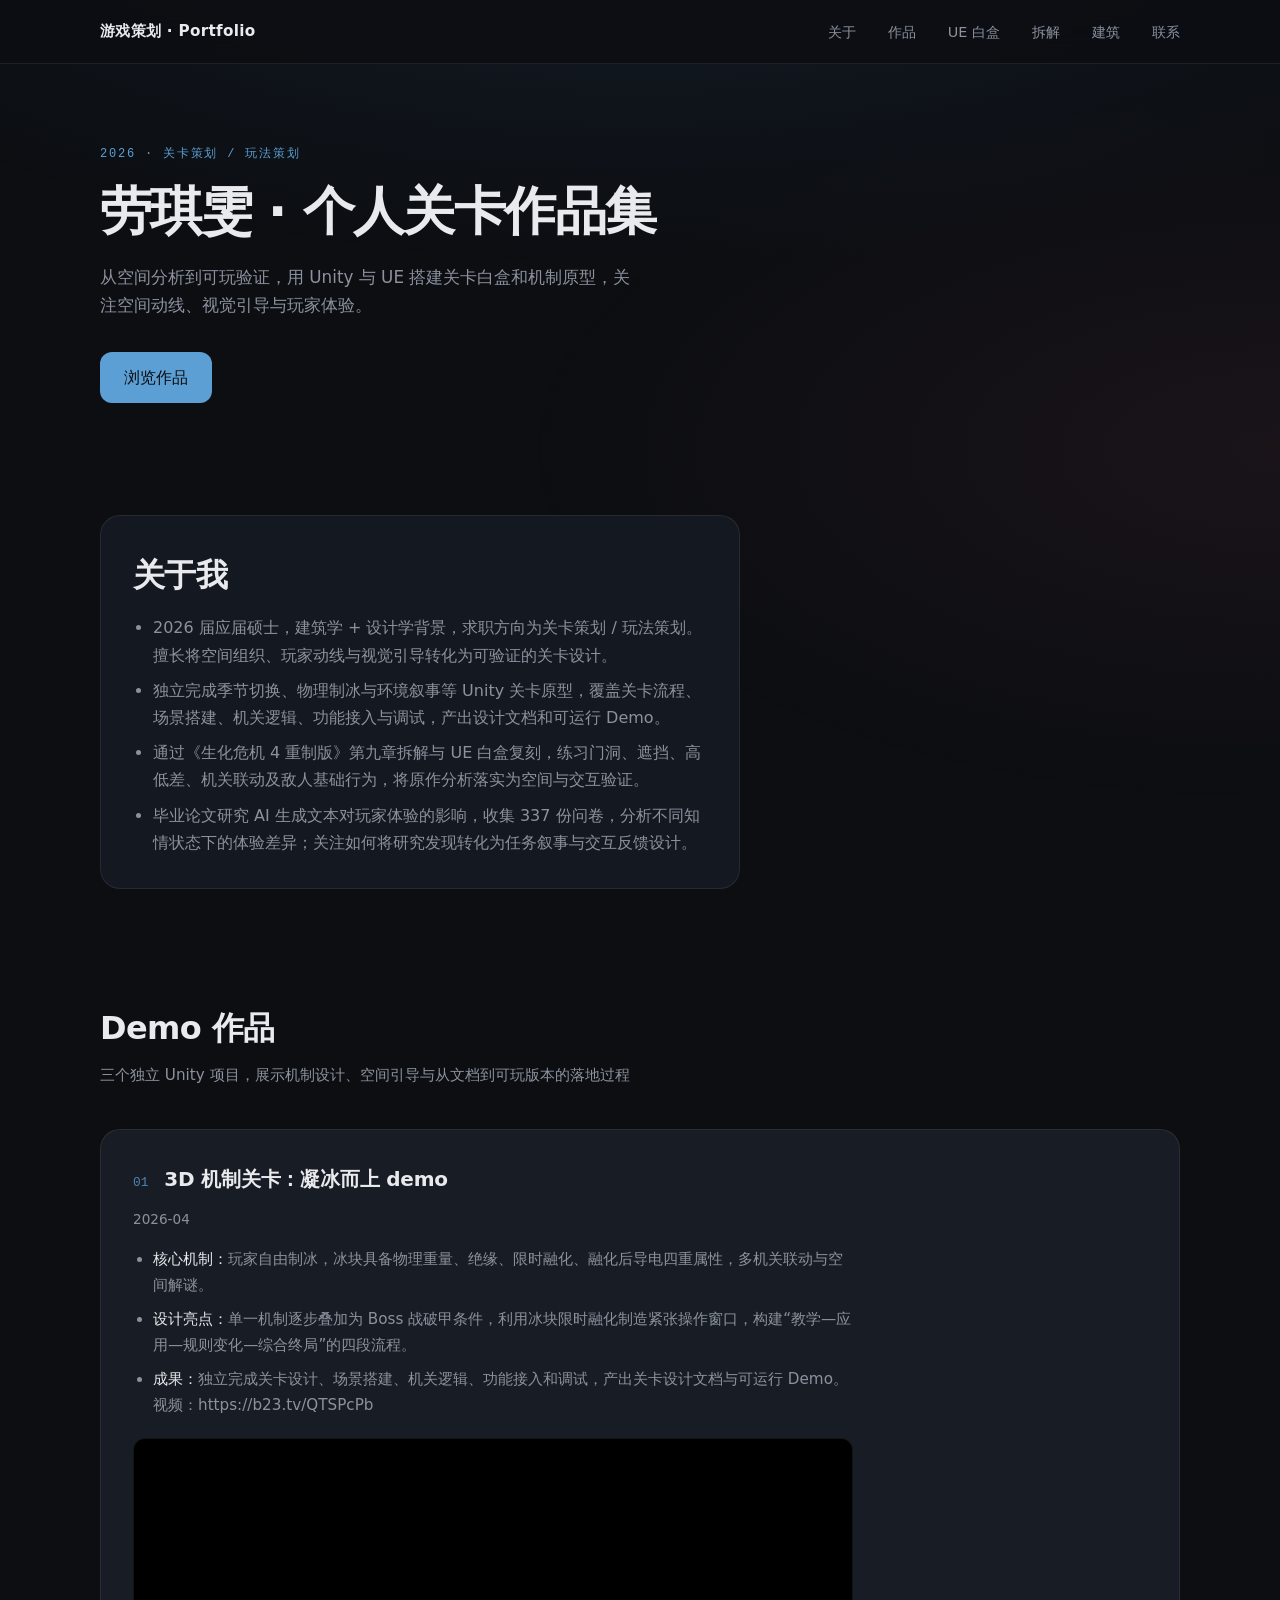
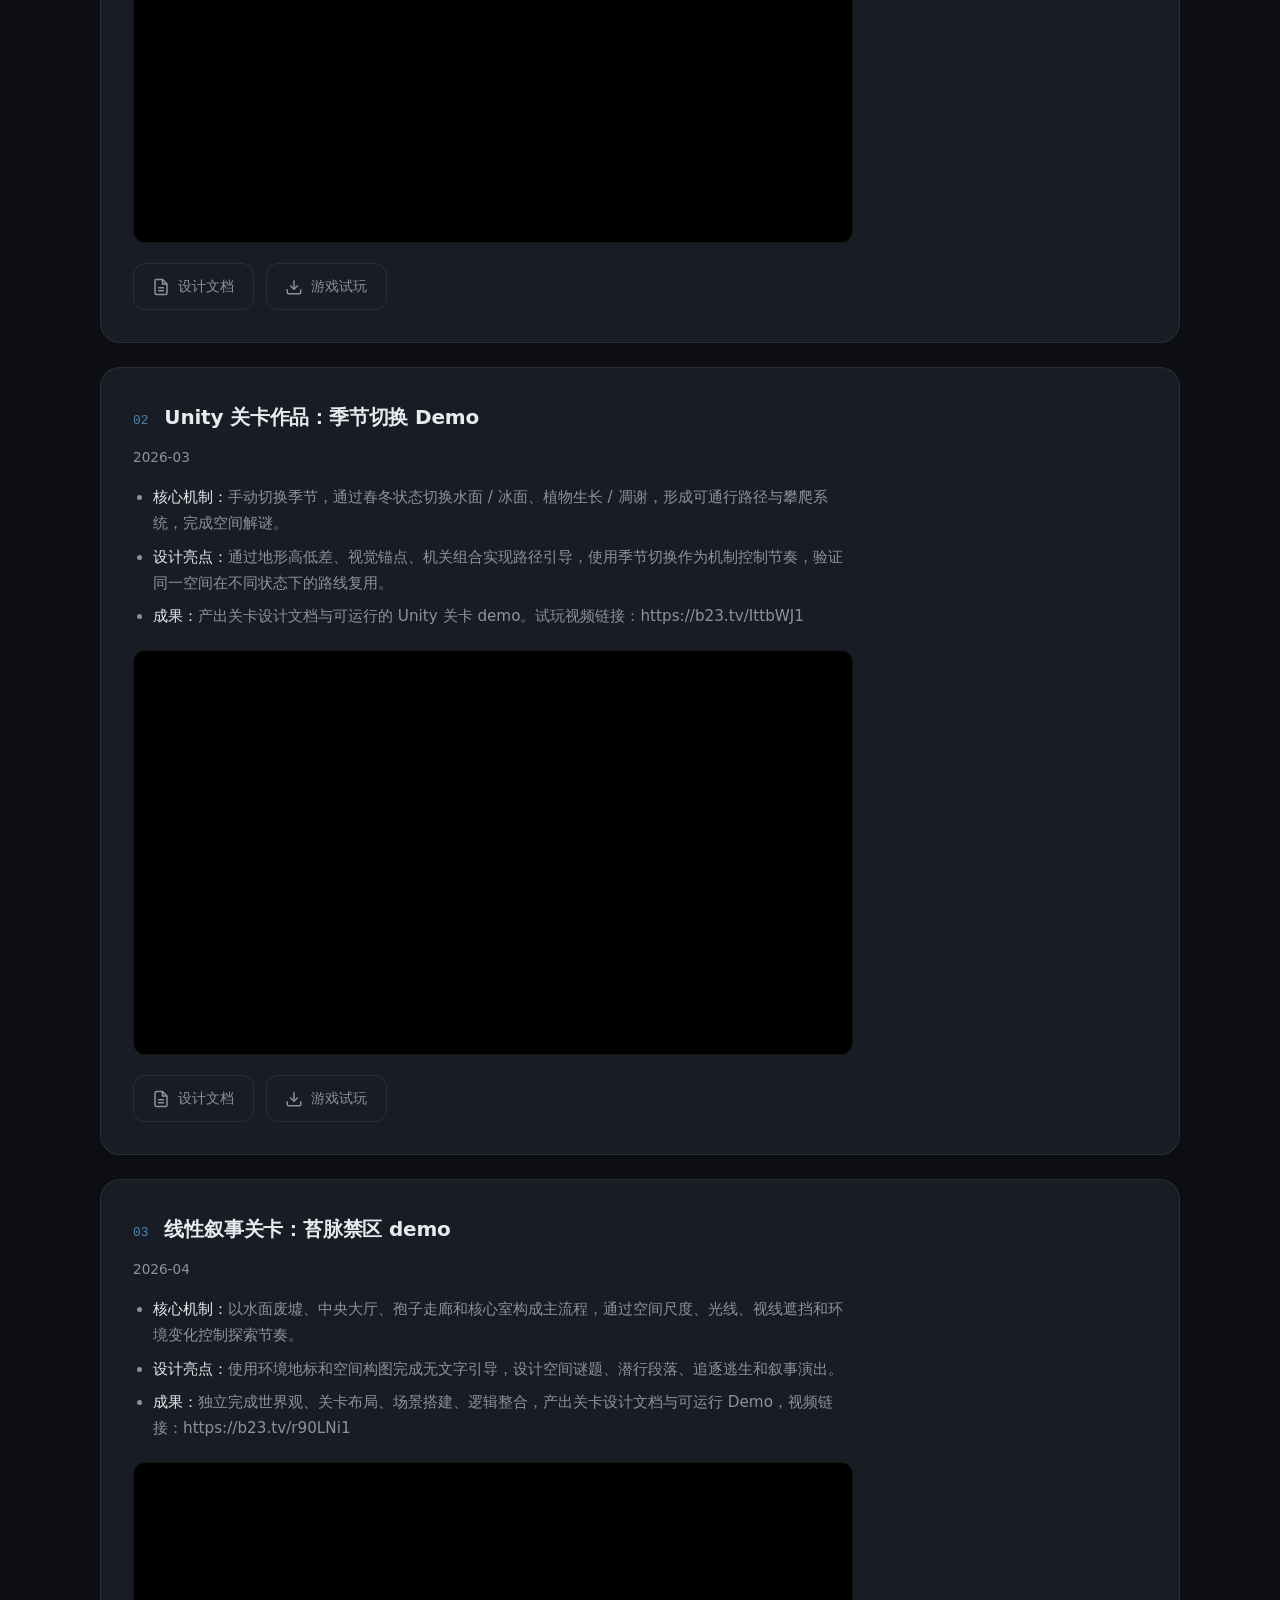
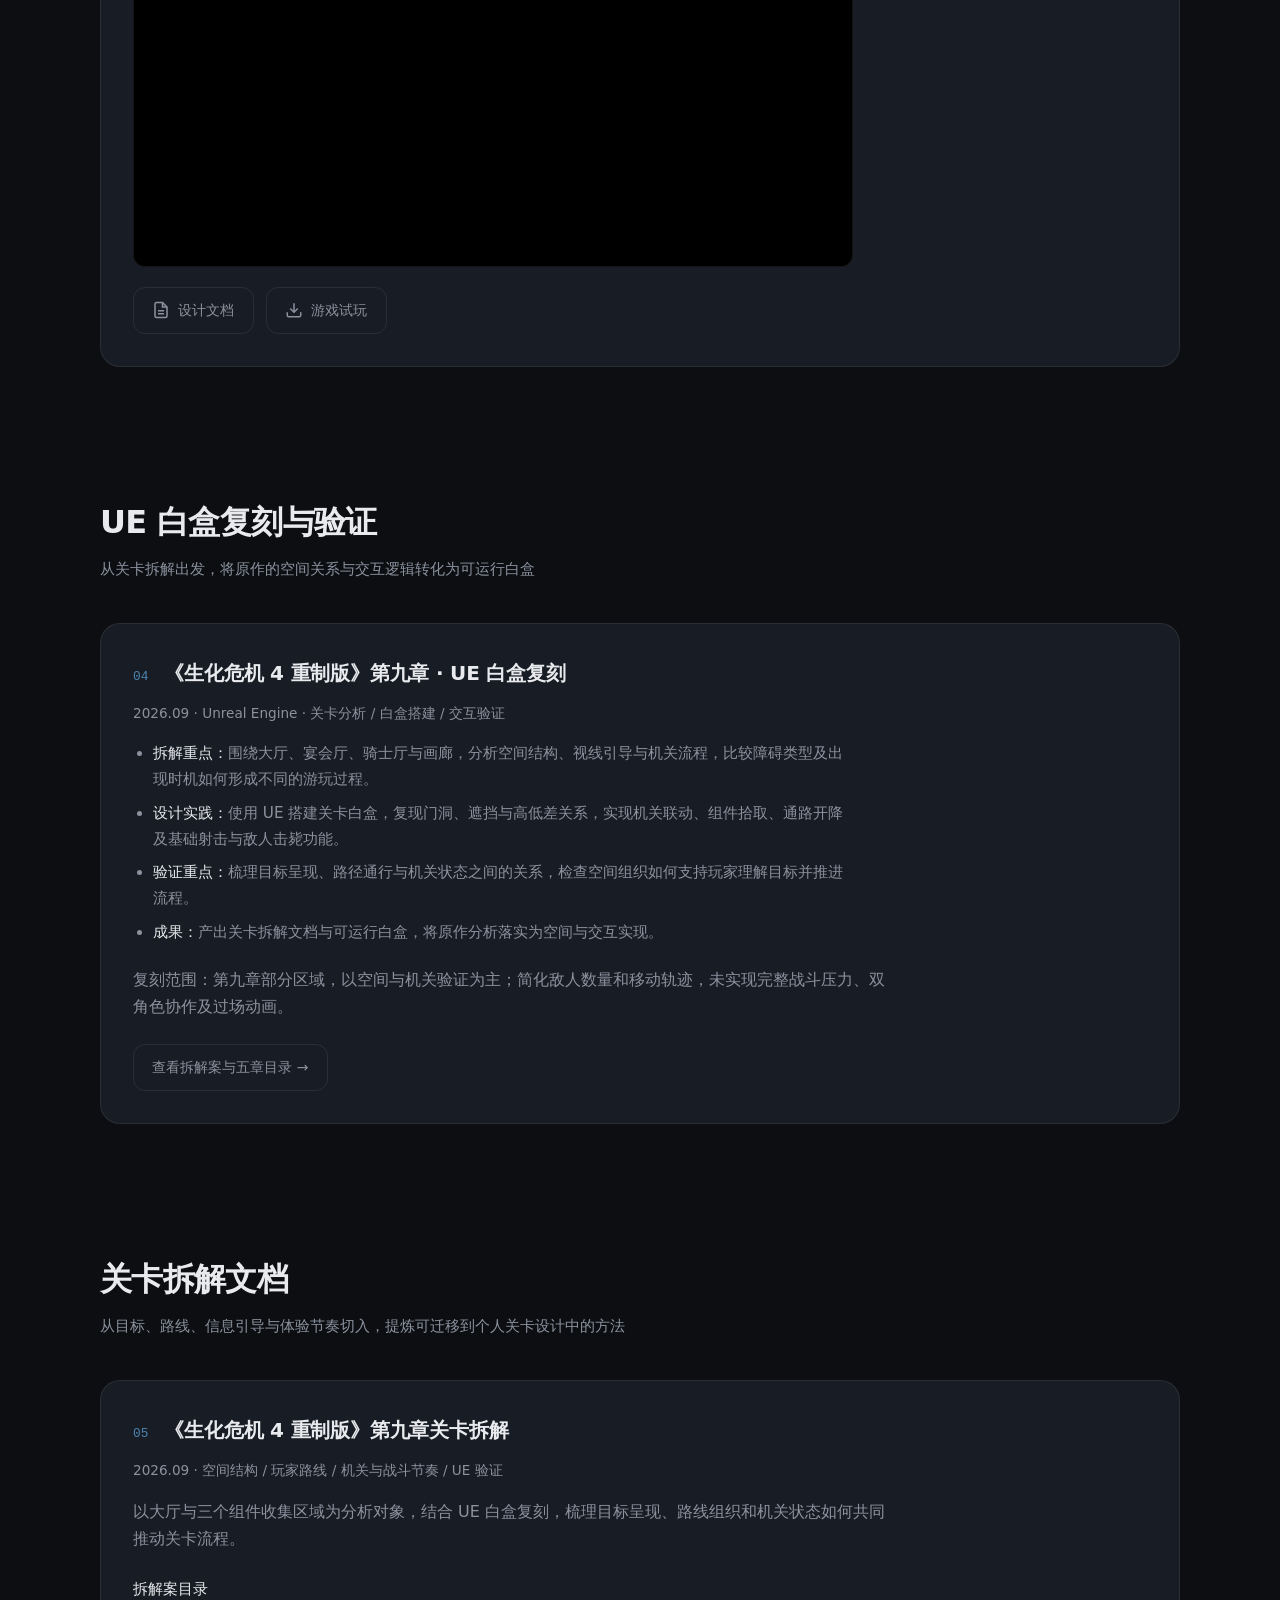
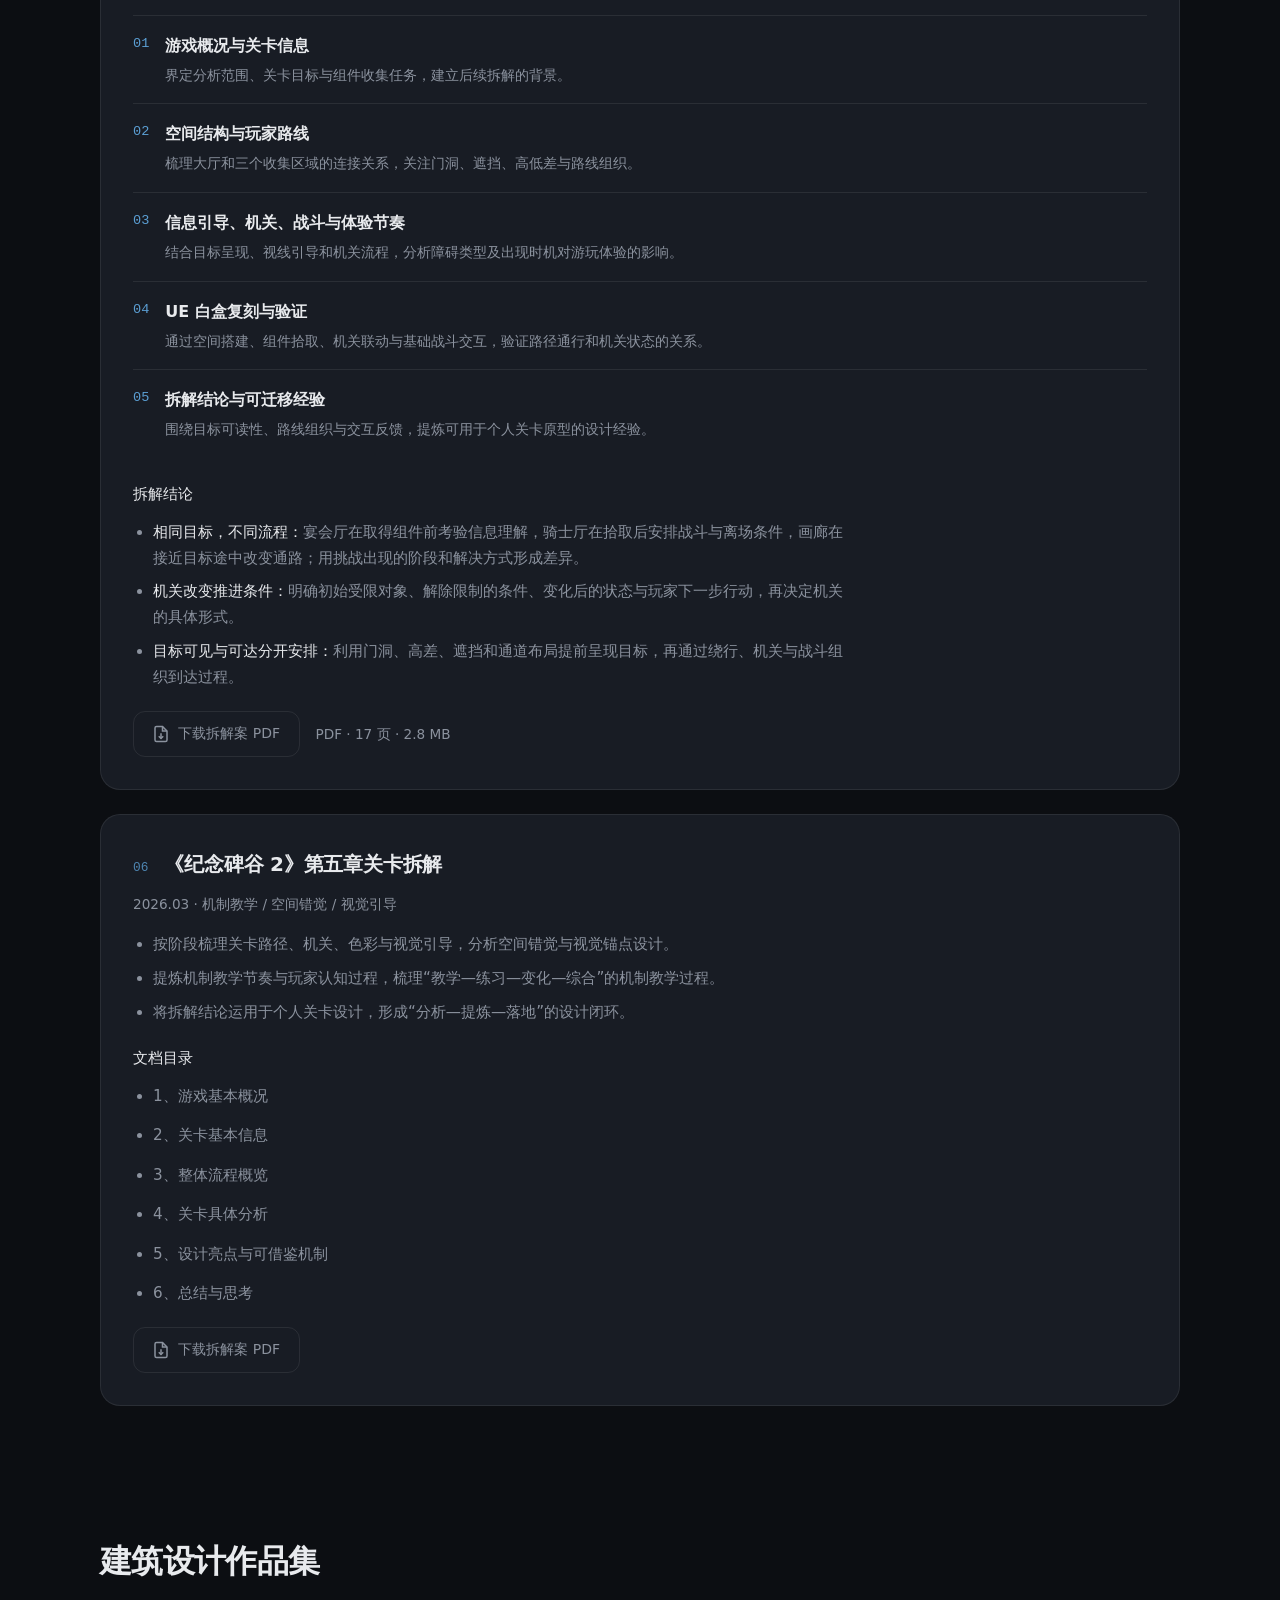
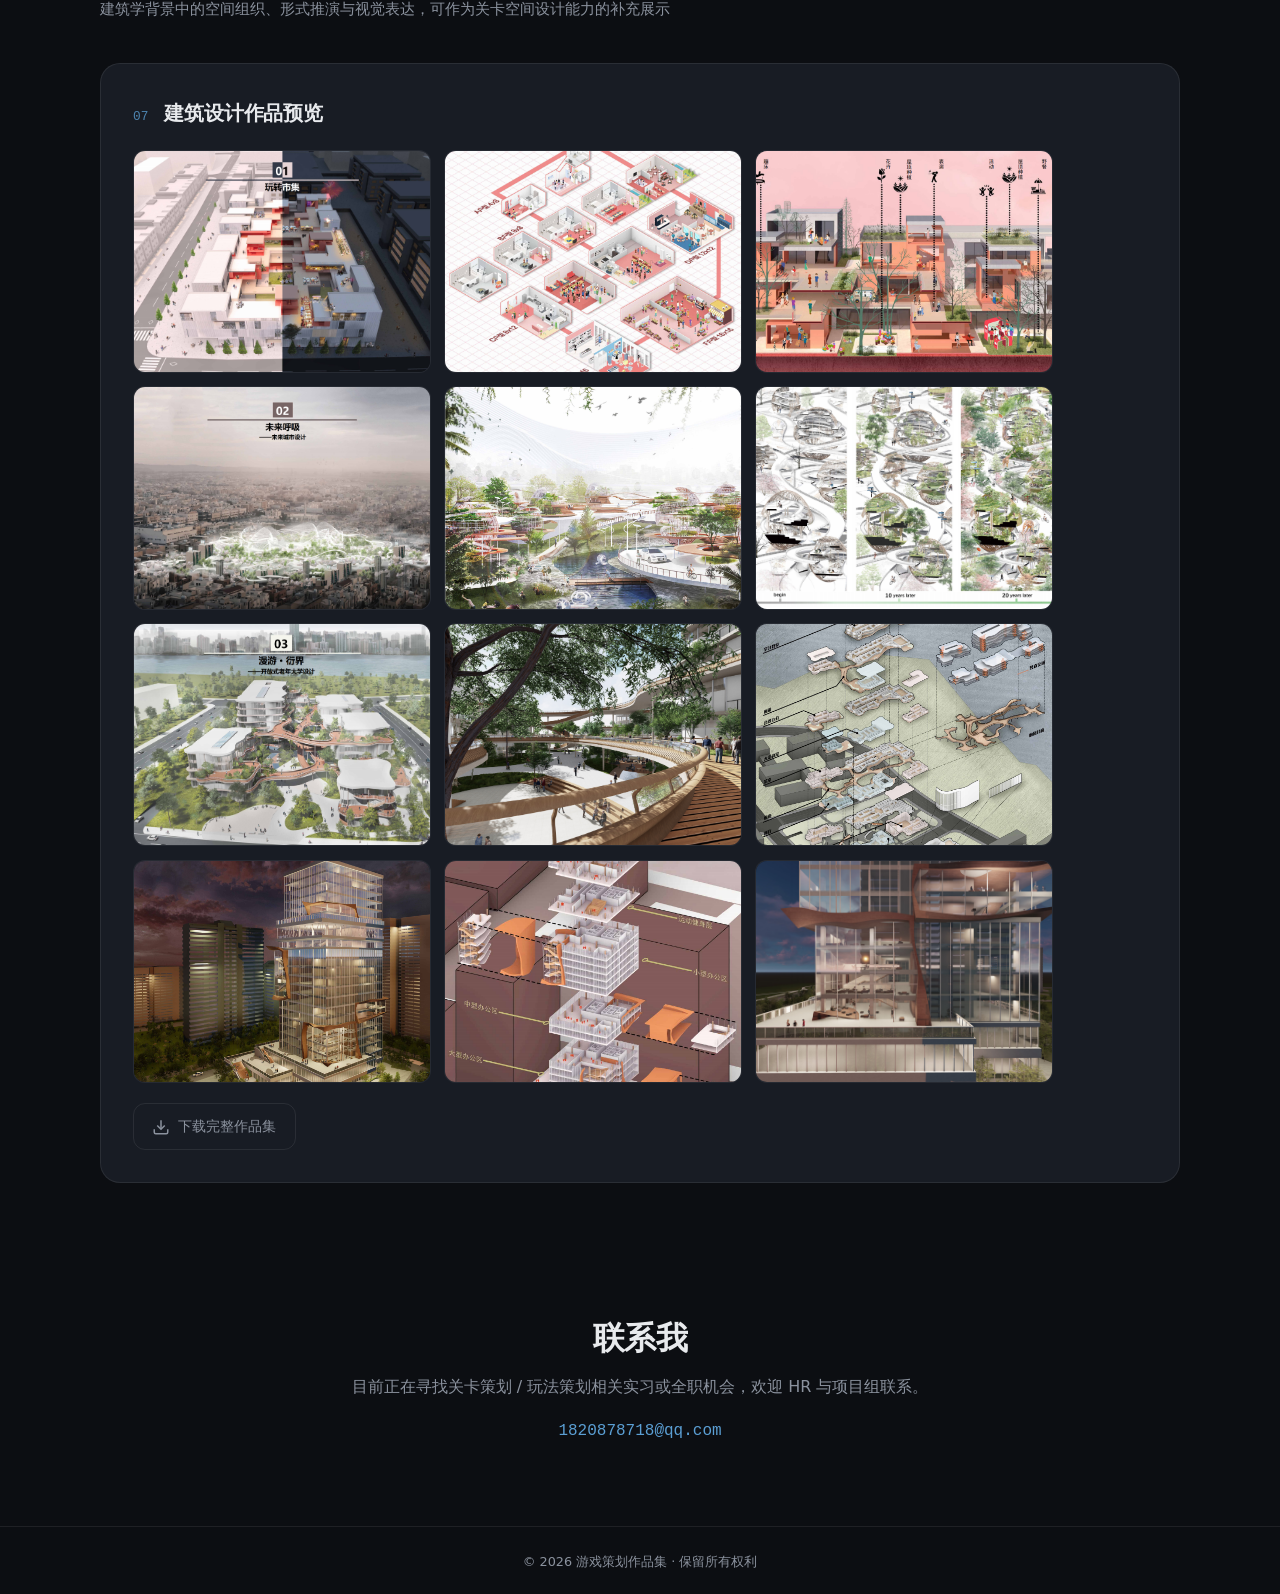
==== commit 8b2584ee: "Update portfolio copy and add UE level analysis PDF" ====
--- a/index.html
+++ b/index.html
@@ -1,15 +1,15 @@
 ﻿<!DOCTYPE html>
-<!-- saved from url=(0049)file:///D:/work/level-design-portfolio/index.html -->
 <html lang="zh-CN">
 <head>
     <meta http-equiv="Content-Type" content="text/html; charset=UTF-8">
 
     <meta name="viewport" content="width=device-width, initial-scale=1.0">
-    <title>游戏策划作品集</title>
+    <title>劳琪雯 · 关卡策划 / 玩法策划作品集</title>
+    <meta name="description" content="劳琪雯的关卡策划与玩法策划作品集：Unity 机制原型、UE 白盒复刻、关卡拆解与玩家体验研究。">
     <link rel="preconnect" href="https://fonts.googleapis.com/">
     <link rel="preconnect" href="https://fonts.gstatic.com/" crossorigin="">
     <link href="./index_files/css2" rel="stylesheet">
-    <link rel="stylesheet" href="./index_files/styles.css">
+    <link rel="stylesheet" href="./styles.css">
 </head>
 <body>
     <header class="header" id="top">
@@ -18,6 +18,7 @@
             <ul class="nav__links">
                 <li><a href="#about">关于</a></li>
                 <li><a href="#works">作品</a></li>
+                <li><a href="#unreal">UE 白盒</a></li>
                 <li><a href="#analysis">拆解</a></li>
                 <li><a href="#architecture">建筑</a></li>
                 <li><a href="#contact">联系</a></li>
@@ -30,42 +31,46 @@
         </nav>
     </header>
 
+
     <main>
         <section class="hero container">
-            <p class="hero__tag">2026 · 游戏策划</p>
+            <p class="hero__tag">2026 · 关卡策划 / 玩法策划</p>
             <h1 class="hero__title">劳琪雯 · 个人关卡作品集</h1>
             <p class="hero__desc">
-                Unity 关卡白盒，注重游戏机制、叙事与玩家节奏。
+                从空间分析到可玩验证，用 Unity 与 UE 搭建关卡白盒和机制原型，关注空间动线、视觉引导与玩家体验。
             </p>
             <a href="#works" class="hero__cta">浏览作品</a>
         </section>
+
 
         <section class="about container" id="about">
             <div class="about__content">
                 <h2 class="section-title">关于我</h2>
                 <ul class="about__list">
-                    <li>2026 届应届硕士，建筑学 + 设计学背景，擅长将空间动线、视觉引导转化为关卡设计语言。</li>
-                    <li>完成多个 Unity 关卡原型（季节切换、物理冰块、环境叙事等），关注玩家体验与认知反馈。</li>
-                    <li>毕业论文研究 AI 生成文本对沉浸感与满意度的影响。</li>
+                    <li>2026 届应届硕士，建筑学 + 设计学背景，求职方向为关卡策划 / 玩法策划。擅长将空间组织、玩家动线与视觉引导转化为可验证的关卡设计。</li>
+                    <li>独立完成季节切换、物理制冰与环境叙事等 Unity 关卡原型，覆盖关卡流程、场景搭建、机关逻辑、功能接入与调试，产出设计文档和可运行 Demo。</li>
+                    <li>通过《生化危机 4 重制版》第九章拆解与 UE 白盒复刻，练习门洞、遮挡、高低差、机关联动及敌人基础行为，将原作分析落实为空间与交互验证。</li>
+                    <li>毕业论文研究 AI 生成文本对玩家体验的影响，收集 337 份问卷，分析不同知情状态下的体验差异；关注如何将研究发现转化为任务叙事与交互反馈设计。</li>
                 </ul>
             </div>
         </section>
 
         <section class="works container" id="works">
             <h2 class="section-title">Demo 作品</h2>
-            <p class="section-subtitle">个人练习项目，展示设计思路、文档与可玩版本</p>
+            <p class="section-subtitle">三个独立 Unity 项目，展示机制设计、空间引导与从文档到可玩版本的落地过程</p>
 
             <div class="works__grid">
                 <!-- 作品 1 -->
                 <article class="work-card">
                     <div class="work-card__header">
                         <span class="work-card__index">01</span>
-                        <h3 class="work-card__title">凝冰而上 Demo</h3>
-                    </div>
+                        <h3 class="work-card__title">3D 机制关卡：凝冰而上 demo</h3>
+                    </div>
+                    <p class="work-card__meta">2026-04</p>
                     <ul class="work-card__desc">
-                        <li><strong>核心机制：</strong>玩家自由制冰面/冰块，冰块具备物理重量、绝缘、限时融化、融化后导电四重属性，可压板、卡齿轮、阻断电流</li>
-                        <li><strong>设计亮点：</strong>将单一机制逐步叠加为 Boss 战破甲条件，利用冰块限时融化制造紧张操作窗口</li>
-                        <li><strong>成果：</strong>独立设计并实现全部机关逻辑与 Boss 战</li>
+                        <li><strong>核心机制：</strong>玩家自由制冰，冰块具备物理重量、绝缘、限时融化、融化后导电四重属性，多机关联动与空间解谜。</li>
+                        <li><strong>设计亮点：</strong>单一机制逐步叠加为 Boss 战破甲条件，利用冰块限时融化制造紧张操作窗口，构建“教学—应用—规则变化—综合终局”的四段流程。</li>
+                        <li><strong>成果：</strong>独立完成关卡设计、场景搭建、机关逻辑、功能接入和调试，产出关卡设计文档与可运行 Demo。视频：<a href="https://b23.tv/QTSPcPb" target="_blank" rel="noopener noreferrer">https://b23.tv/QTSPcPb</a></li>
                     </ul>
                     <div class="work-card__video">
                         <div class="video-embed">
@@ -99,13 +104,13 @@
                 <article class="work-card">
                     <div class="work-card__header">
                         <span class="work-card__index">02</span>
-                        <h3 class="work-card__title">季节切换机制 Demo</h3>
-                    </div>
+                        <h3 class="work-card__title">Unity 关卡作品：季节切换 Demo</h3>
+                    </div>
+                    <p class="work-card__meta">2026-03</p>
                     <ul class="work-card__desc">
-                        <li>独立设计并构建完整关卡流程设计，涵盖机制引导、难度递进与基础交互逻辑</li>
-                        <li><strong>核心机制：</strong>手动切换季节影响地形状态（冰面 / 水面 / 植物生长）、攀爬系统、多机关联动与空间解谜</li>
-                        <li><strong>设计亮点：</strong>通过地形高低差、视觉锚点、机关组合与空间限制实现路径引导，使用季节切换作为机制控制节奏；注重路径引导、视觉提示、操作反馈与节奏控制等玩家体验</li>
-                        <li><strong>成果：</strong>可运行的 Unity 关卡 Demo</li>
+                        <li><strong>核心机制：</strong>手动切换季节，通过春冬状态切换水面 / 冰面、植物生长 / 凋谢，形成可通行路径与攀爬系统，完成空间解谜。</li>
+                        <li><strong>设计亮点：</strong>通过地形高低差、视觉锚点、机关组合实现路径引导，使用季节切换作为机制控制节奏，验证同一空间在不同状态下的路线复用。</li>
+                        <li><strong>成果：</strong>产出关卡设计文档与可运行的 Unity 关卡 demo。试玩视频链接：<a href="https://b23.tv/IttbWJ1" target="_blank" rel="noopener noreferrer">https://b23.tv/IttbWJ1</a></li>
                     </ul>
                     <div class="work-card__video">
                         <div class="video-embed">
@@ -139,12 +144,13 @@
                 <article class="work-card">
                     <div class="work-card__header">
                         <span class="work-card__index">03</span>
-                        <h3 class="work-card__title">苔脉禁区 Demo</h3>
-                    </div>
+                        <h3 class="work-card__title">线性叙事关卡：苔脉禁区 demo</h3>
+                    </div>
+                    <p class="work-card__meta">2026-04</p>
                     <ul class="work-card__desc">
-                        <li><strong>核心机制：</strong>线性叙事关卡，聚焦环境叙事与情绪节奏，无文本引导</li>
-                        <li><strong>设计亮点：</strong>四幕场景（水面废墟→大厅→孢子走廊→核心室），空间解密、藤蔓逃生，通过空间氛围递进控制玩家情绪</li>
-                        <li><strong>成果：</strong>独立完成世界观、关卡白盒与叙事脚本</li>
+                        <li><strong>核心机制：</strong>以水面废墟、中央大厅、孢子走廊和核心室构成主流程，通过空间尺度、光线、视线遮挡和环境变化控制探索节奏。</li>
+                        <li><strong>设计亮点：</strong>使用环境地标和空间构图完成无文字引导，设计空间谜题、潜行段落、追逐逃生和叙事演出。</li>
+                        <li><strong>成果：</strong>独立完成世界观、关卡布局、场景搭建、逻辑整合，产出关卡设计文档与可运行 Demo，视频链接：<a href="https://b23.tv/r90LNi1" target="_blank" rel="noopener noreferrer">https://b23.tv/r90LNi1</a></li>
                     </ul>
                     <div class="work-card__video">
                         <div class="video-embed">
@@ -176,15 +182,79 @@
             </div>
         </section>
 
-        <section class="works container" id="analysis">
-            <h2 class="section-title">关卡拆解文档</h2>
-            <p class="section-subtitle">以《纪念碑谷 2》第五章为样本，梳理关卡流程、空间谜题与可借鉴设计机制</p>
-
+        <section class="works container" id="unreal">
+            <h2 class="section-title">UE 白盒复刻与验证</h2>
+            <p class="section-subtitle">从关卡拆解出发，将原作的空间关系与交互逻辑转化为可运行白盒</p>
             <article class="work-card">
                 <div class="work-card__header">
                     <span class="work-card__index">04</span>
+                    <h3 class="work-card__title">《生化危机 4 重制版》第九章 · UE 白盒复刻</h3>
+                </div>
+                <p class="work-card__meta">2026.09 · Unreal Engine · 关卡分析 / 白盒搭建 / 交互验证</p>
+                <ul class="work-card__desc">
+                    <li><strong>拆解重点：</strong>围绕大厅、宴会厅、骑士厅与画廊，分析空间结构、视线引导与机关流程，比较障碍类型及出现时机如何形成不同的游玩过程。</li>
+                    <li><strong>设计实践：</strong>使用 UE 搭建关卡白盒，复现门洞、遮挡与高低差关系，实现机关联动、组件拾取、通路开降及基础射击与敌人击毙功能。</li>
+                    <li><strong>验证重点：</strong>梳理目标呈现、路径通行与机关状态之间的关系，检查空间组织如何支持玩家理解目标并推进流程。</li>
+                    <li><strong>成果：</strong>产出关卡拆解文档与可运行白盒，将原作分析落实为空间与交互实现。</li>
+                </ul>
+                <p class="work-card__summary">复刻范围：第九章部分区域，以空间与机关验证为主；简化敌人数量和移动轨迹，未实现完整战斗压力、双角色协作及过场动画。</p>
+                <div class="work-card__actions">
+                    <a href="#re4-analysis" class="btn btn--outline">查看拆解案与五章目录 →</a>
+                </div>
+            </article>
+        </section>
+
+        <section class="works container" id="analysis">
+            <h2 class="section-title">关卡拆解文档</h2>
+            <p class="section-subtitle">从目标、路线、信息引导与体验节奏切入，提炼可迁移到个人关卡设计中的方法</p>
+
+            <div class="works__grid">
+            <article class="work-card" id="re4-analysis">
+                <div class="work-card__header">
+                    <span class="work-card__index">05</span>
+                    <h3 class="work-card__title">《生化危机 4 重制版》第九章关卡拆解</h3>
+                </div>
+                <p class="work-card__meta">2026.09 · 空间结构 / 玩家路线 / 机关与战斗节奏 / UE 验证</p>
+                <p class="work-card__summary">以大厅与三个组件收集区域为分析对象，结合 UE 白盒复刻，梳理目标呈现、路线组织和机关状态如何共同推动关卡流程。</p>
+                <h4 class="document-heading">拆解案目录</h4>
+                <ol class="analysis-outline">
+                    <li><span class="analysis-outline__index" aria-hidden="true">01</span><div><h5>游戏概况与关卡信息</h5><p>界定分析范围、关卡目标与组件收集任务，建立后续拆解的背景。</p></div></li>
+                    <li><span class="analysis-outline__index" aria-hidden="true">02</span><div><h5>空间结构与玩家路线</h5><p>梳理大厅和三个收集区域的连接关系，关注门洞、遮挡、高低差与路线组织。</p></div></li>
+                    <li><span class="analysis-outline__index" aria-hidden="true">03</span><div><h5>信息引导、机关、战斗与体验节奏</h5><p>结合目标呈现、视线引导和机关流程，分析障碍类型及出现时机对游玩体验的影响。</p></div></li>
+                    <li><span class="analysis-outline__index" aria-hidden="true">04</span><div><h5>UE 白盒复刻与验证</h5><p>通过空间搭建、组件拾取、机关联动与基础战斗交互，验证路径通行和机关状态的关系。</p></div></li>
+                    <li><span class="analysis-outline__index" aria-hidden="true">05</span><div><h5>拆解结论与可迁移经验</h5><p>围绕目标可读性、路线组织与交互反馈，提炼可用于个人关卡原型的设计经验。</p></div></li>
+                </ol>
+                <h4 class="document-heading">拆解结论</h4>
+                <ul class="work-card__desc">
+                    <li><strong>相同目标，不同流程：</strong>宴会厅在取得组件前考验信息理解，骑士厅在拾取后安排战斗与离场条件，画廊在接近目标途中改变通路；用挑战出现的阶段和解决方式形成差异。</li>
+                    <li><strong>机关改变推进条件：</strong>明确初始受限对象、解除限制的条件、变化后的状态与玩家下一步行动，再决定机关的具体形式。</li>
+                    <li><strong>目标可见与可达分开安排：</strong>利用门洞、高差、遮挡和通道布局提前呈现目标，再通过绕行、机关与战斗组织到达过程。</li>
+                </ul>
+                <div class="work-card__actions">
+                    <a href="assets/docs/《生化危机4 重置版》第九章关卡拆解文档.pdf" class="btn btn--outline" download="生化危机4重制版-第九章关卡拆解.pdf" aria-describedby="re4-pdf-status">
+                        <svg class="btn__icon" viewBox="0 0 24 24" fill="none" stroke="currentColor" stroke-width="2" aria-hidden="true">
+                            <path d="M14 2H6a2 2 0 0 0-2 2v16a2 2 0 0 0 2 2h12a2 2 0 0 0 2-2V8z"></path>
+                            <polyline points="14 2 14 8 20 8"></polyline>
+                            <line x1="12" y1="18" x2="12" y2="11"></line>
+                            <polyline points="9 15 12 18 15 15"></polyline>
+                        </svg>
+                        下载拆解案 PDF
+                    </a>
+                    <span class="download-status" id="re4-pdf-status">PDF · 17 页 · 2.8 MB</span>
+                </div>
+            </article>
+            <article class="work-card">
+                <div class="work-card__header">
+                    <span class="work-card__index">06</span>
                     <h3 class="work-card__title">《纪念碑谷 2》第五章关卡拆解</h3>
                 </div>
+                <p class="work-card__meta">2026.03 · 机制教学 / 空间错觉 / 视觉引导</p>
+                <ul class="work-card__desc">
+                    <li>按阶段梳理关卡路径、机关、色彩与视觉引导，分析空间错觉与视觉锚点设计。</li>
+                    <li>提炼机制教学节奏与玩家认知过程，梳理“教学—练习—变化—综合”的机制教学过程。</li>
+                    <li>将拆解结论运用于个人关卡设计，形成“分析—提炼—落地”的设计闭环。</li>
+                </ul>
+                <h4 class="document-heading">文档目录</h4>
                 <ul class="work-card__desc document-list">
                     <li>1、游戏基本概况</li>
                     <li>2、关卡基本信息</li>
@@ -201,10 +271,11 @@
                             <line x1="12" y1="18" x2="12" y2="11"></line>
                             <polyline points="9 15 12 18 15 15"></polyline>
                         </svg>
-                        下载拆解文档
+                        下载拆解案 PDF
                     </a>
                 </div>
             </article>
+            </div>
         </section>
 
         <section class="works container" id="architecture">
@@ -213,7 +284,7 @@
 
             <article class="work-card">
                 <div class="work-card__header">
-                    <span class="work-card__index">05</span>
+                    <span class="work-card__index">07</span>
                     <h3 class="work-card__title">建筑设计作品预览</h3>
                 </div>
                 <div class="architecture-gallery" aria-label="建筑设计作品预览">
@@ -270,7 +341,7 @@
         <section class="contact container" id="contact">
             <h2 class="section-title">联系我</h2>
             <p class="contact__text">
-                目前正在寻找游戏策划（关卡方向）相关实习或全职机会，欢迎 HR 与项目组联系。
+                目前正在寻找关卡策划 / 玩法策划相关实习或全职机会，欢迎 HR 与项目组联系。
             </p>
             <a href="mailto:1820878718@qq.com" class="contact__email">1820878718@qq.com</a>
         </section>
@@ -287,7 +358,7 @@
         <img class="lightbox__image" src="" alt="">
     </div>
 
-    <script src="./index_files/script.js"></script>
+    <script src="./script.js"></script>
 
 
 </body>
--- a/styles.css
+++ b/styles.css
@@ -0,0 +1,631 @@
+/* ===== Variables ===== */
+:root {
+  --bg: #0c0e12;
+  --bg-elevated: #141820;
+  --bg-card: #181c24;
+  --border: rgba(255, 255, 255, 0.08);
+  --text: #e8eaed;
+  --text-muted: #8b929e;
+  --accent: #5b9fd4;
+  --accent-hover: #7ab3e0;
+  --bilibili: #fb7299;
+  --bilibili-hover: #fc8fb0;
+  --radius: 12px;
+  --radius-lg: 20px;
+  --shadow: 0 8px 32px rgba(0, 0, 0, 0.4);
+  --transition: 0.25s ease;
+  --font: "Noto Sans SC", system-ui, sans-serif;
+  --font-mono: "JetBrains Mono", monospace;
+  --nav-height: 64px;
+}
+
+/* ===== Reset & Base ===== */
+*,
+*::before,
+*::after {
+  box-sizing: border-box;
+  margin: 0;
+  padding: 0;
+}
+
+html {
+  scroll-behavior: smooth;
+  scroll-padding-top: calc(var(--nav-height) + 24px);
+}
+
+body {
+  font-family: var(--font);
+  background: var(--bg);
+  color: var(--text);
+  line-height: 1.7;
+  min-height: 100vh;
+  -webkit-font-smoothing: antialiased;
+}
+
+body::before {
+  content: "";
+  position: fixed;
+  inset: 0;
+  background:
+    radial-gradient(ellipse 80% 50% at 50% -20%, rgba(91, 159, 212, 0.12), transparent),
+    radial-gradient(ellipse 60% 40% at 100% 50%, rgba(251, 114, 153, 0.06), transparent);
+  pointer-events: none;
+  z-index: -1;
+}
+
+a {
+  color: inherit;
+  text-decoration: none;
+}
+
+ul {
+  list-style: none;
+}
+
+img {
+  max-width: 100%;
+  display: block;
+}
+
+.container {
+  width: min(1080px, 92vw);
+  margin-inline: auto;
+}
+
+.section-title {
+  font-size: clamp(1.5rem, 3vw, 2rem);
+  font-weight: 600;
+  letter-spacing: -0.02em;
+  margin-bottom: 0.5rem;
+}
+
+.section-subtitle {
+  color: var(--text-muted);
+  margin-bottom: 2.5rem;
+  font-size: 0.95rem;
+}
+
+/* ===== Header / Nav ===== */
+.header {
+  position: sticky;
+  top: 0;
+  z-index: 100;
+  height: var(--nav-height);
+  background: rgba(12, 14, 18, 0.85);
+  backdrop-filter: blur(16px);
+  border-bottom: 1px solid var(--border);
+}
+
+.nav {
+  display: flex;
+  align-items: center;
+  justify-content: space-between;
+  height: 100%;
+}
+
+.nav__logo {
+  font-weight: 600;
+  font-size: 0.95rem;
+  letter-spacing: 0.02em;
+  transition: color var(--transition);
+}
+
+.nav__logo:hover {
+  color: var(--accent);
+}
+
+.nav__links {
+  display: flex;
+  gap: 2rem;
+}
+
+.nav__links a {
+  font-size: 0.9rem;
+  color: var(--text-muted);
+  transition: color var(--transition);
+  position: relative;
+}
+
+.nav__links a::after {
+  content: "";
+  position: absolute;
+  bottom: -4px;
+  left: 0;
+  width: 0;
+  height: 2px;
+  background: var(--accent);
+  transition: width var(--transition);
+}
+
+.nav__links a:hover {
+  color: var(--text);
+}
+
+.nav__links a:hover::after {
+  width: 100%;
+}
+
+.nav__toggle {
+  display: none;
+  flex-direction: column;
+  gap: 5px;
+  background: none;
+  border: none;
+  cursor: pointer;
+  padding: 4px;
+}
+
+.nav__toggle span {
+  display: block;
+  width: 22px;
+  height: 2px;
+  background: var(--text);
+  transition: var(--transition);
+}
+
+/* ===== Hero ===== */
+.hero {
+  padding: 5rem 0 4rem;
+}
+
+.hero__tag {
+  font-family: var(--font-mono);
+  font-size: 0.75rem;
+  letter-spacing: 0.15em;
+  text-transform: uppercase;
+  color: var(--accent);
+  margin-bottom: 1rem;
+}
+
+.hero__title {
+  font-size: clamp(2rem, 5vw, 3.25rem);
+  font-weight: 700;
+  line-height: 1.2;
+  letter-spacing: -0.03em;
+  margin-bottom: 1.25rem;
+}
+
+.hero__desc {
+  color: var(--text-muted);
+  max-width: 540px;
+  font-size: 1.05rem;
+  margin-bottom: 2rem;
+}
+
+.hero__cta {
+  display: inline-flex;
+  align-items: center;
+  padding: 0.75rem 1.5rem;
+  background: var(--accent);
+  color: var(--bg);
+  font-weight: 500;
+  border-radius: var(--radius);
+  transition: background var(--transition), transform var(--transition);
+}
+
+.hero__cta:hover {
+  background: var(--accent-hover);
+  transform: translateY(-2px);
+}
+
+/* ===== About ===== */
+.about {
+  padding: 3rem 0;
+}
+
+.about__content {
+  max-width: 640px;
+  padding: 2rem;
+  background: var(--bg-elevated);
+  border: 1px solid var(--border);
+  border-radius: var(--radius-lg);
+}
+
+.about__content p {
+  color: var(--text-muted);
+  margin-top: 0.75rem;
+}
+
+.about__list {
+  margin-top: 0.75rem;
+  padding-left: 1.25rem;
+  color: var(--text-muted);
+}
+
+.about__list li {
+  list-style: disc;
+  margin-bottom: 0.5rem;
+}
+
+.about__list li:last-child {
+  margin-bottom: 0;
+}
+
+/* ===== Works Grid ===== */
+.works {
+  padding: 4rem 0;
+}
+
+.works__grid {
+  display: flex;
+  flex-direction: column;
+  gap: 1.5rem;
+}
+
+.work-card {
+  background: var(--bg-card);
+  border: 1px solid var(--border);
+  border-radius: var(--radius-lg);
+  padding: 2rem;
+  transition: border-color var(--transition), box-shadow var(--transition);
+}
+
+.work-card:hover {
+  border-color: rgba(91, 159, 212, 0.25);
+  box-shadow: var(--shadow);
+}
+
+.work-card__header {
+  display: flex;
+  align-items: baseline;
+  gap: 1rem;
+  margin-bottom: 0.75rem;
+}
+
+.work-card__index {
+  font-family: var(--font-mono);
+  font-size: 0.8rem;
+  color: var(--accent);
+  opacity: 0.8;
+}
+
+.work-card__title {
+  font-size: 1.25rem;
+  font-weight: 600;
+  letter-spacing: -0.01em;
+}
+
+.work-card__desc {
+  color: var(--text-muted);
+  font-size: 0.95rem;
+  margin-bottom: 1.25rem;
+  max-width: 720px;
+  padding-left: 1.25rem;
+}
+
+.work-card__desc li {
+  list-style: disc;
+  margin-bottom: 0.5rem;
+}
+
+.work-card__desc li:last-child {
+  margin-bottom: 0;
+}
+
+.work-card__desc strong {
+  color: var(--text);
+  font-weight: 500;
+}
+
+.document-list {
+  display: grid;
+  gap: 0.35rem;
+  max-width: 520px;
+}
+
+.work-card__meta,
+.download-status {
+  color: var(--text-muted);
+  font-size: 0.85rem;
+}
+
+.work-card__meta {
+  margin-bottom: 1rem;
+}
+
+.work-card__summary {
+  color: var(--text-muted);
+  max-width: 760px;
+  margin-bottom: 1.5rem;
+}
+
+.document-heading {
+  font-size: 0.95rem;
+  font-weight: 500;
+  margin-bottom: 0.75rem;
+}
+
+.analysis-outline {
+  list-style: none;
+  margin-bottom: 1.5rem;
+}
+
+.analysis-outline li {
+  display: flex;
+  gap: 1rem;
+  padding: 1rem 0;
+  border-top: 1px solid var(--border);
+}
+
+.analysis-outline__index {
+  color: var(--accent);
+  font-family: var(--font-mono);
+  font-size: 0.85rem;
+  flex-shrink: 0;
+}
+
+.analysis-outline h5 {
+  font-size: 1rem;
+  font-weight: 600;
+  margin-bottom: 0.25rem;
+}
+
+.analysis-outline p {
+  color: var(--text-muted);
+  font-size: 0.9rem;
+}
+
+.btn:focus-visible,
+.nav__links a:focus-visible {
+  outline: 2px solid var(--accent);
+  outline-offset: 4px;
+}
+
+.work-card__video {
+  margin-bottom: 1.25rem;
+}
+
+.video-embed {
+  position: relative;
+  width: 100%;
+  max-width: 720px;
+  aspect-ratio: 16 / 9;
+  border-radius: var(--radius);
+  overflow: hidden;
+  background: #000;
+  border: 1px solid var(--border);
+}
+
+.video-embed iframe {
+  position: absolute;
+  inset: 0;
+  width: 100%;
+  height: 100%;
+  border: none;
+}
+
+.work-card__actions {
+  display: flex;
+  flex-wrap: wrap;
+  align-items: center;
+  gap: 1rem;
+}
+
+.work-card__downloads {
+  display: flex;
+  flex-wrap: wrap;
+  gap: 0.75rem;
+}
+
+.architecture-gallery {
+  display: grid;
+  grid-template-columns: repeat(3, minmax(0, 1fr));
+  gap: 0.85rem;
+  margin: 1.25rem 0;
+  max-width: 920px;
+}
+
+.architecture-gallery__item {
+  aspect-ratio: 4 / 3;
+  overflow: hidden;
+  border: 1px solid var(--border);
+  border-radius: var(--radius);
+  background: var(--bg-elevated);
+  cursor: zoom-in;
+  padding: 0;
+  transition: border-color var(--transition), transform var(--transition), box-shadow var(--transition);
+}
+
+.architecture-gallery__item:hover,
+.architecture-gallery__item:focus-visible {
+  border-color: rgba(91, 159, 212, 0.35);
+  box-shadow: var(--shadow);
+  transform: translateY(-2px);
+  outline: none;
+}
+
+.architecture-gallery__item img {
+  width: 100%;
+  height: 100%;
+  object-fit: cover;
+}
+
+/* ===== Buttons ===== */
+.btn {
+  display: inline-flex;
+  align-items: center;
+  gap: 0.5rem;
+  padding: 0.65rem 1.15rem;
+  font-size: 0.875rem;
+  font-weight: 500;
+  font-family: var(--font);
+  border-radius: var(--radius);
+  border: none;
+  cursor: pointer;
+  transition: background var(--transition), color var(--transition), border-color var(--transition), transform var(--transition);
+}
+
+.btn__icon {
+  width: 18px;
+  height: 18px;
+  flex-shrink: 0;
+}
+
+.btn--outline {
+  background: transparent;
+  color: var(--text-muted);
+  border: 1px solid var(--border);
+}
+
+.btn--outline:hover {
+  color: var(--text);
+  border-color: rgba(255, 255, 255, 0.2);
+  background: rgba(255, 255, 255, 0.04);
+}
+
+/* ===== Lightbox ===== */
+.lightbox {
+  position: fixed;
+  inset: 0;
+  z-index: 200;
+  display: grid;
+  place-items: center;
+  padding: 2rem;
+  background: rgba(12, 14, 18, 0.88);
+  backdrop-filter: blur(12px);
+  opacity: 0;
+  visibility: hidden;
+  transition: opacity var(--transition), visibility var(--transition);
+}
+
+.lightbox.is-open {
+  opacity: 1;
+  visibility: visible;
+}
+
+.lightbox__image {
+  max-width: min(1100px, 92vw);
+  max-height: 86vh;
+  border-radius: var(--radius);
+  border: 1px solid var(--border);
+  box-shadow: var(--shadow);
+}
+
+.lightbox__close {
+  position: absolute;
+  top: 1.25rem;
+  right: 1.25rem;
+  width: 44px;
+  height: 44px;
+  border-radius: 50%;
+  border: 1px solid var(--border);
+  background: var(--bg-card);
+  color: var(--text);
+  font-size: 1.6rem;
+  line-height: 1;
+  cursor: pointer;
+  transition: background var(--transition), border-color var(--transition);
+}
+
+.lightbox__close:hover,
+.lightbox__close:focus-visible {
+  border-color: rgba(255, 255, 255, 0.2);
+  background: var(--bg-elevated);
+  outline: none;
+}
+
+/* ===== Contact ===== */
+.contact {
+  padding: 4rem 0 5rem;
+  text-align: center;
+}
+
+.contact__text {
+  color: var(--text-muted);
+  margin-bottom: 1rem;
+}
+
+.contact__email {
+  font-family: var(--font-mono);
+  font-size: 1rem;
+  color: var(--accent);
+  transition: color var(--transition);
+}
+
+.contact__email:hover {
+  color: var(--accent-hover);
+}
+
+/* ===== Footer ===== */
+.footer {
+  padding: 1.5rem 0;
+  border-top: 1px solid var(--border);
+  text-align: center;
+}
+
+.footer p {
+  font-size: 0.8rem;
+  color: var(--text-muted);
+}
+
+/* ===== Mobile Nav ===== */
+@media (max-width: 640px) {
+  .nav__toggle {
+    display: flex;
+  }
+
+  .nav__links {
+    position: fixed;
+    top: var(--nav-height);
+    left: 0;
+    right: 0;
+    flex-direction: column;
+    gap: 0;
+    background: rgba(12, 14, 18, 0.98);
+    backdrop-filter: blur(16px);
+    border-bottom: 1px solid var(--border);
+    padding: 1rem 0;
+    transform: translateY(-120%);
+    opacity: 0;
+    visibility: hidden;
+    transition: transform var(--transition), opacity var(--transition), visibility var(--transition);
+  }
+
+  .nav__links.is-open {
+    transform: translateY(0);
+    opacity: 1;
+    visibility: visible;
+  }
+
+  .nav__links li a {
+    display: block;
+    padding: 0.85rem 1.5rem;
+  }
+
+  .nav__links a::after {
+    display: none;
+  }
+
+  .nav__toggle.is-active span:nth-child(1) {
+    transform: rotate(45deg) translate(5px, 5px);
+  }
+
+  .nav__toggle.is-active span:nth-child(2) {
+    opacity: 0;
+  }
+
+  .nav__toggle.is-active span:nth-child(3) {
+    transform: rotate(-45deg) translate(5px, -5px);
+  }
+
+  .work-card {
+    padding: 1.5rem;
+  }
+
+  .work-card__actions {
+    flex-direction: column;
+    align-items: stretch;
+  }
+
+  .work-card__downloads {
+    flex-direction: column;
+  }
+
+  .architecture-gallery {
+    grid-template-columns: 1fr;
+  }
+
+  .btn {
+    justify-content: center;
+  }
+}
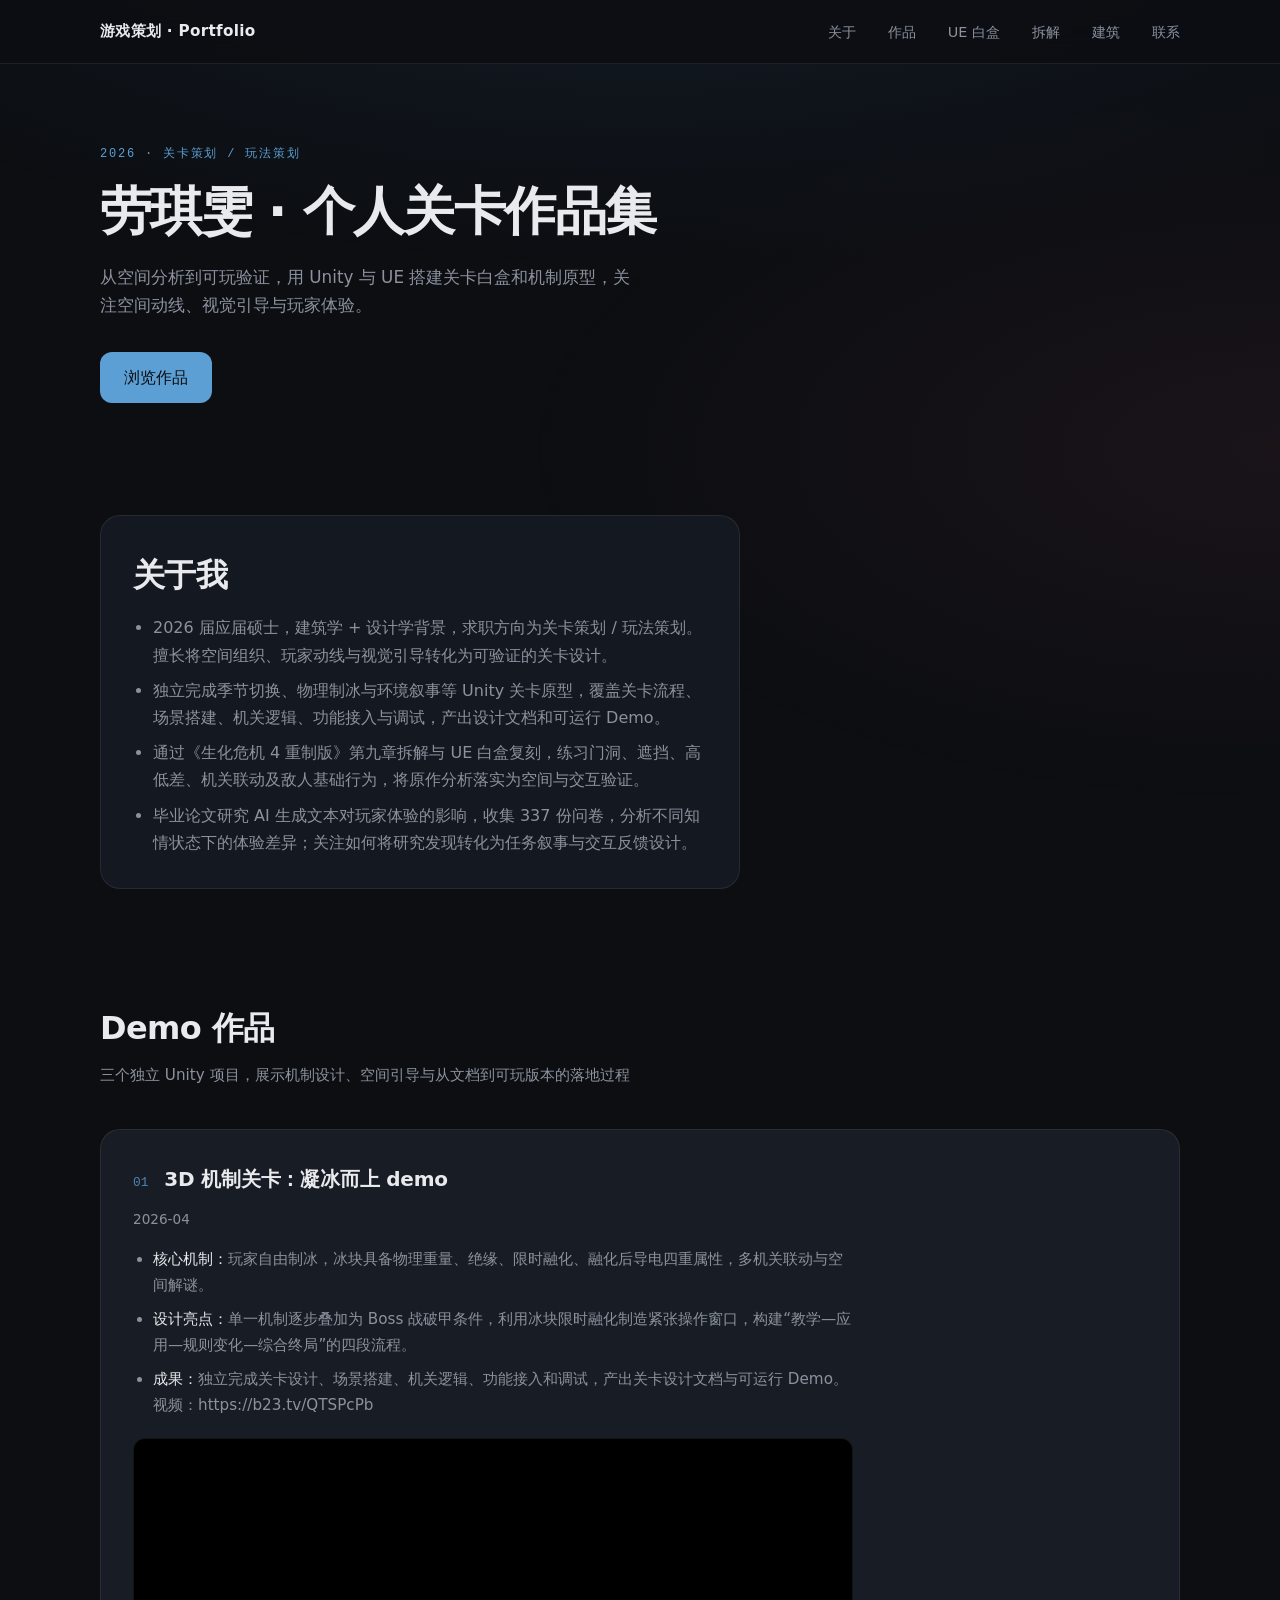
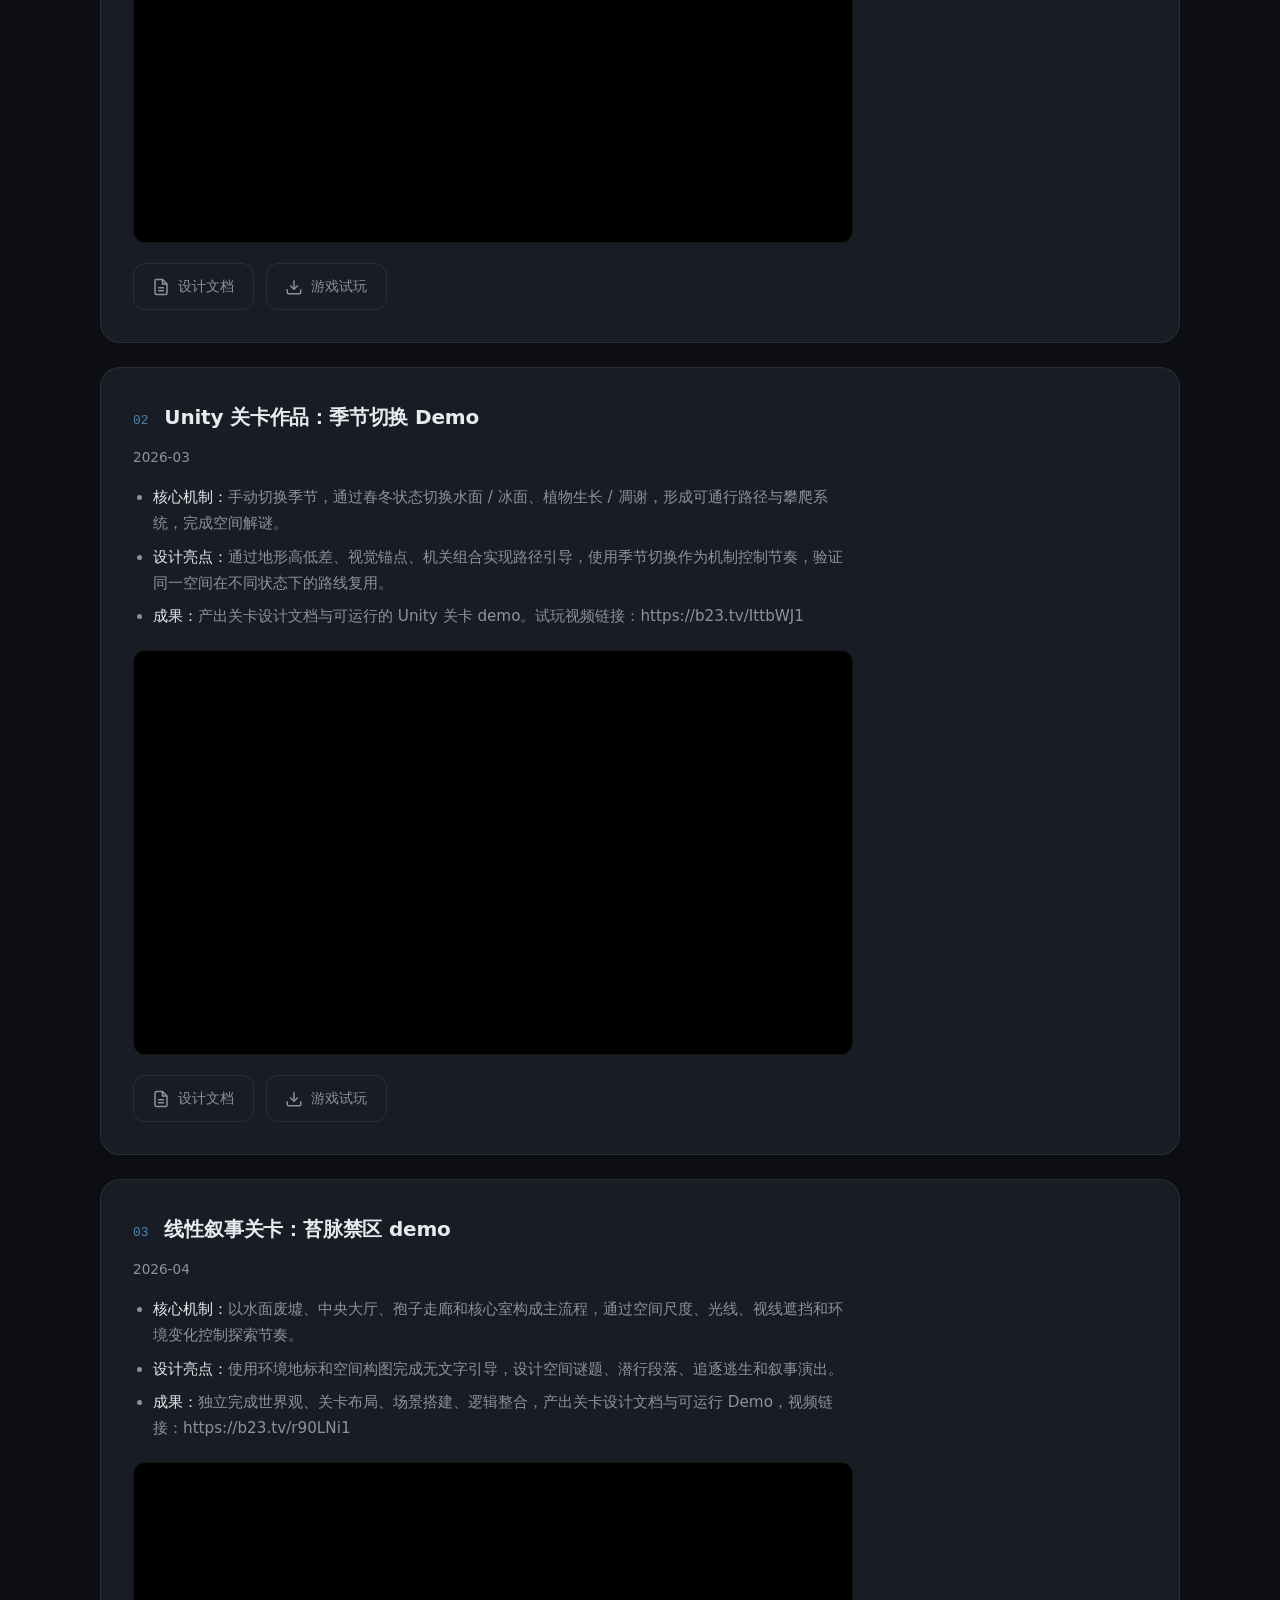
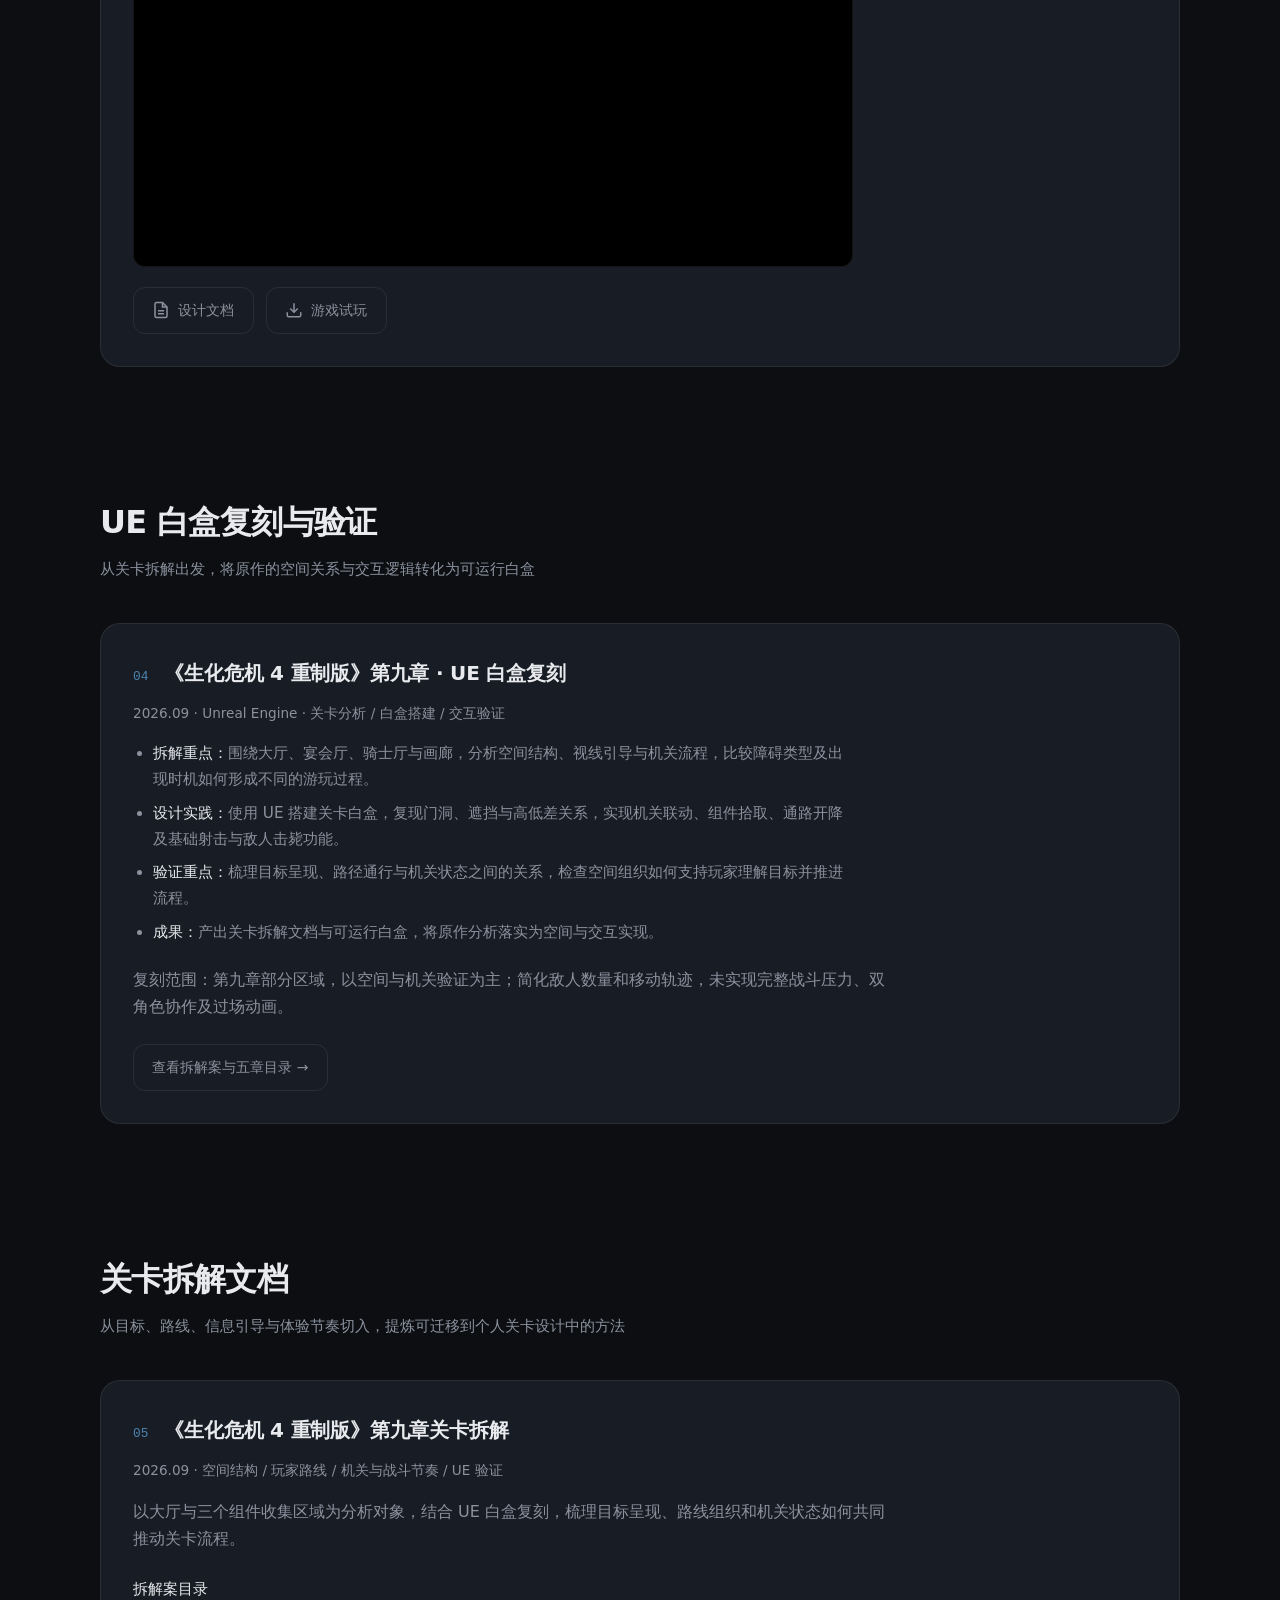
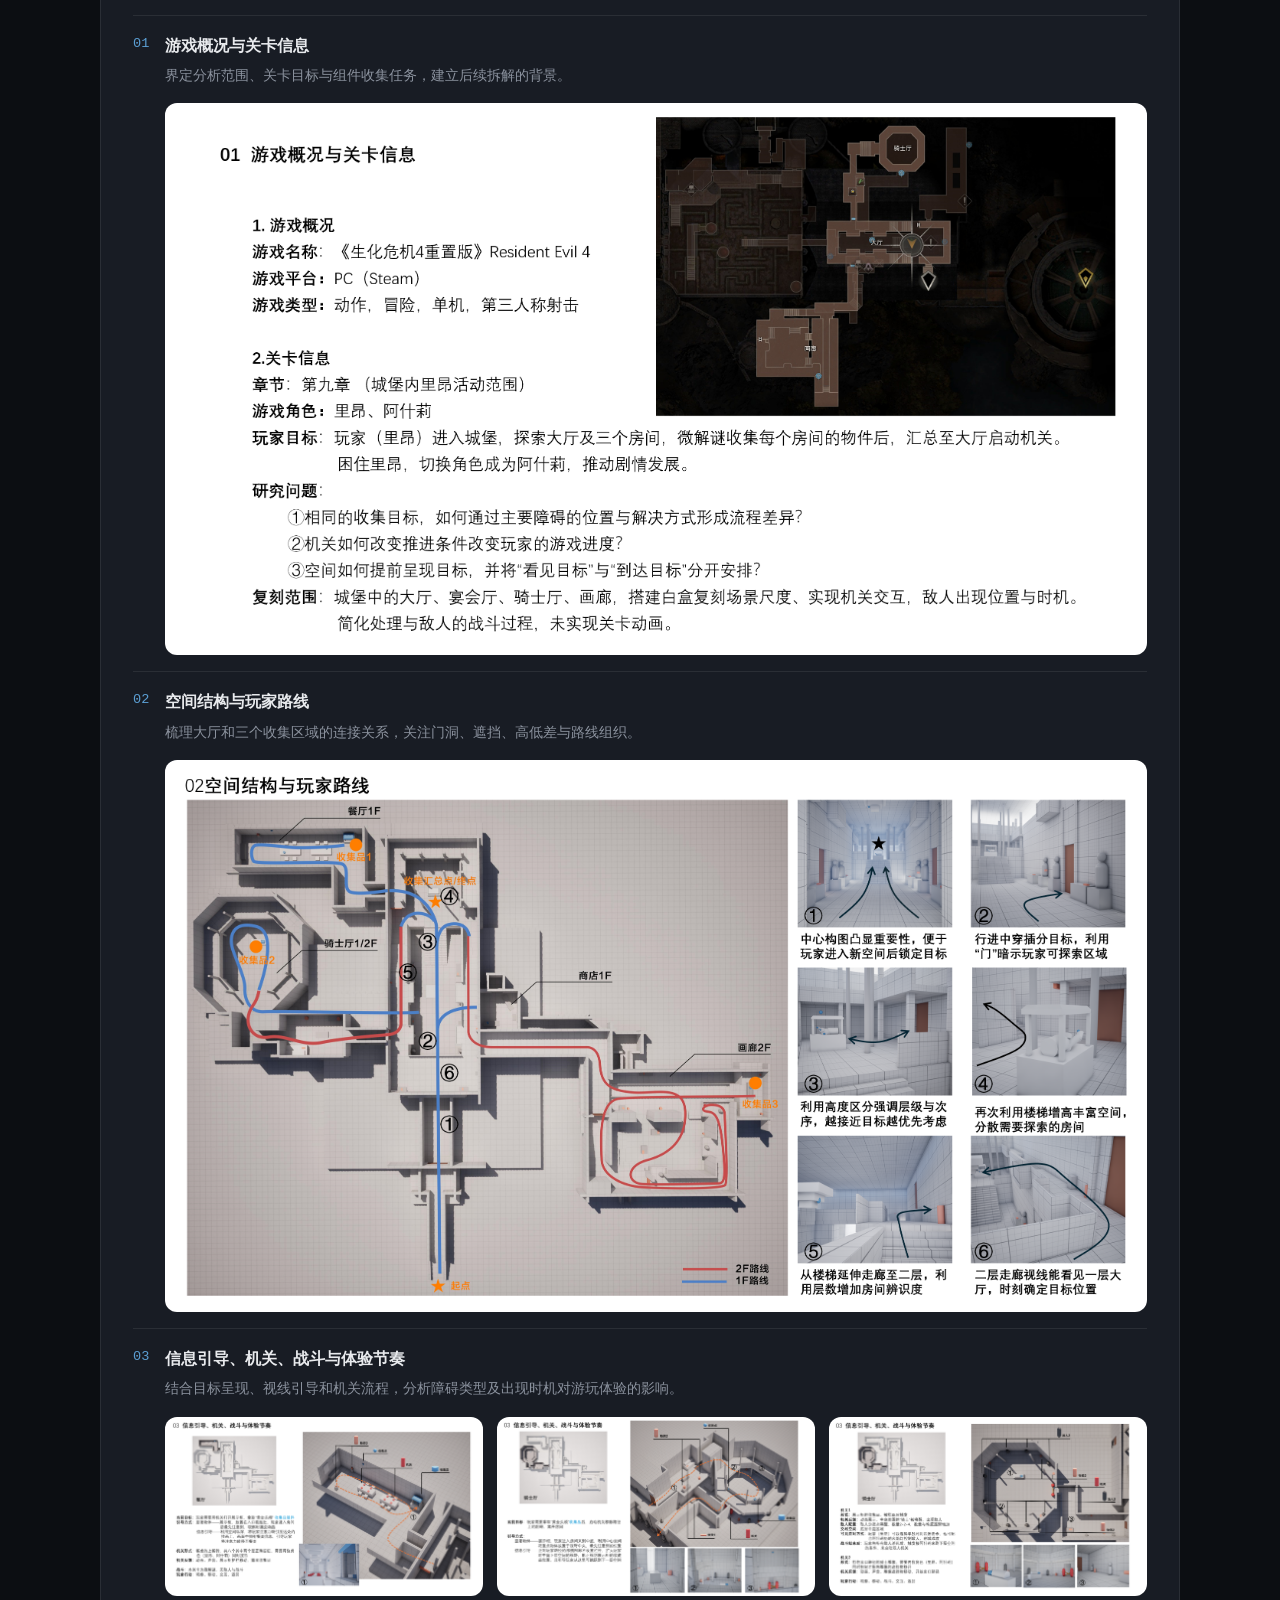
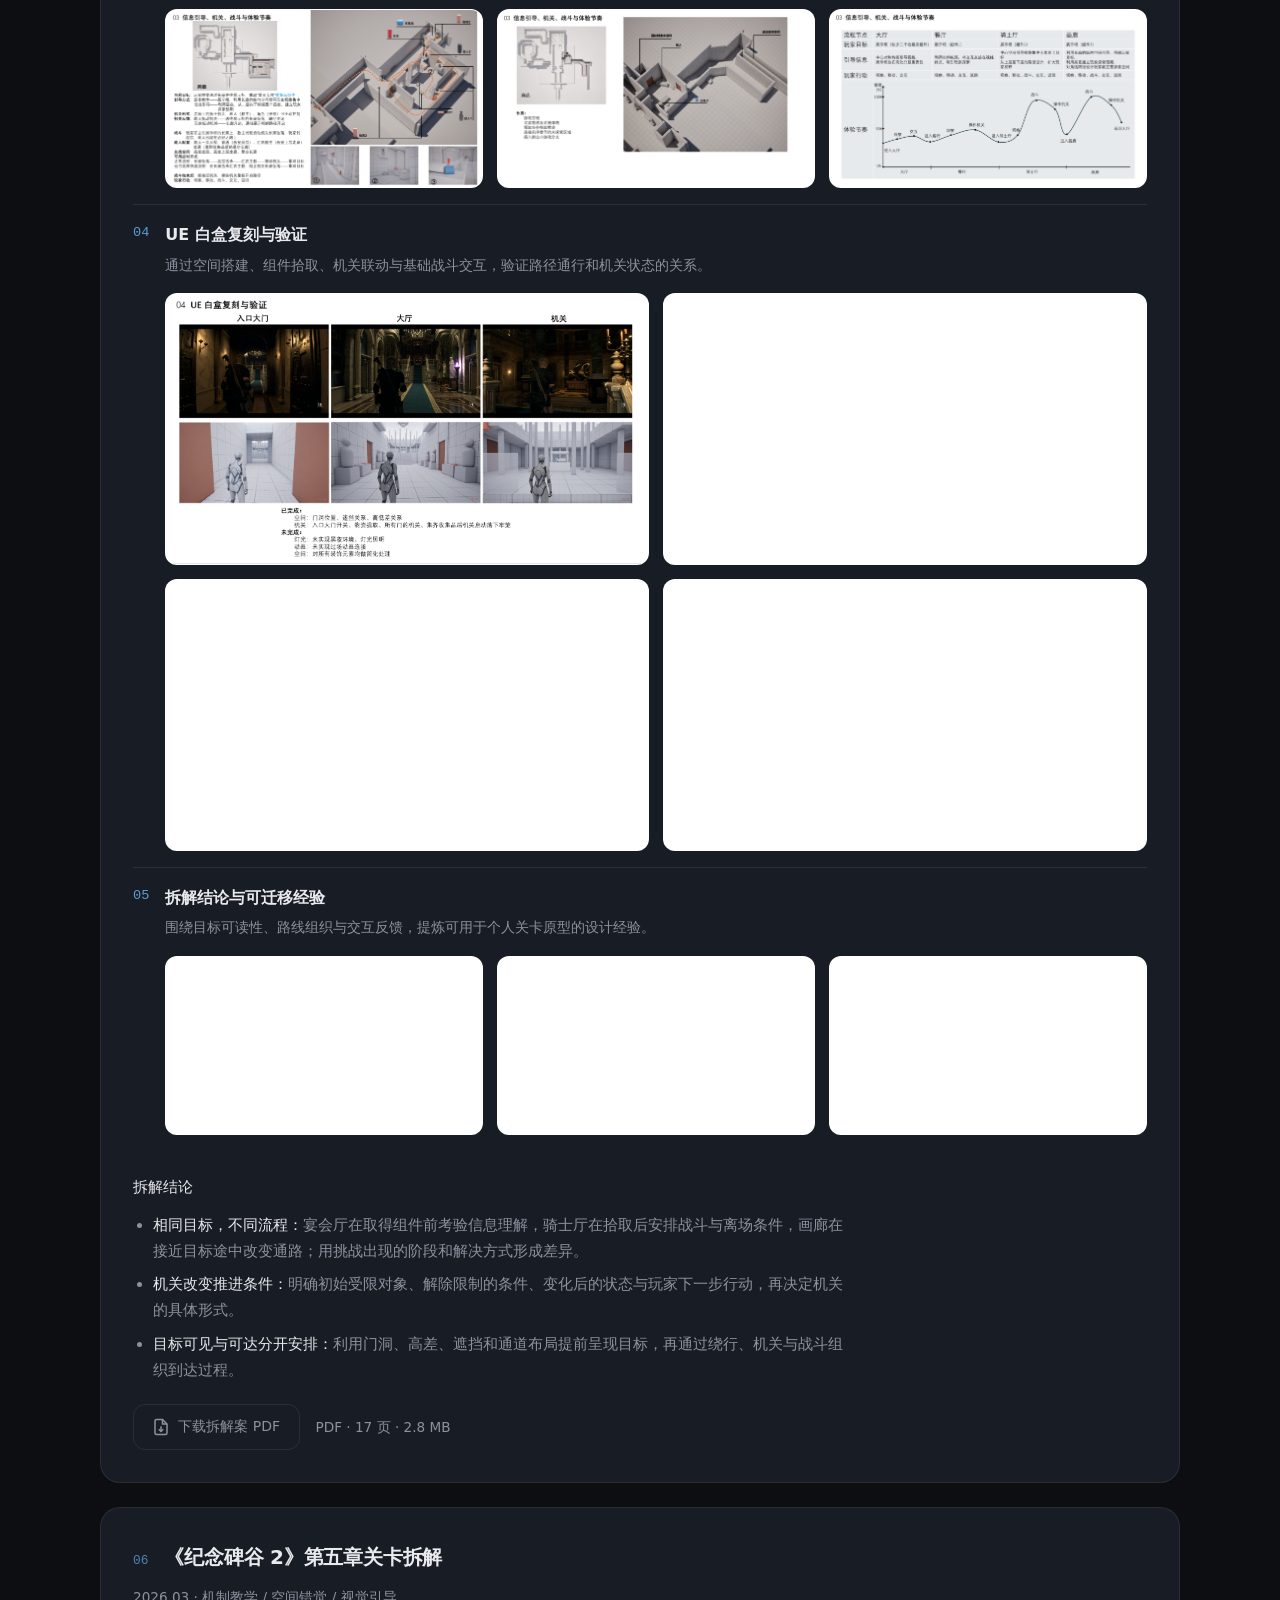
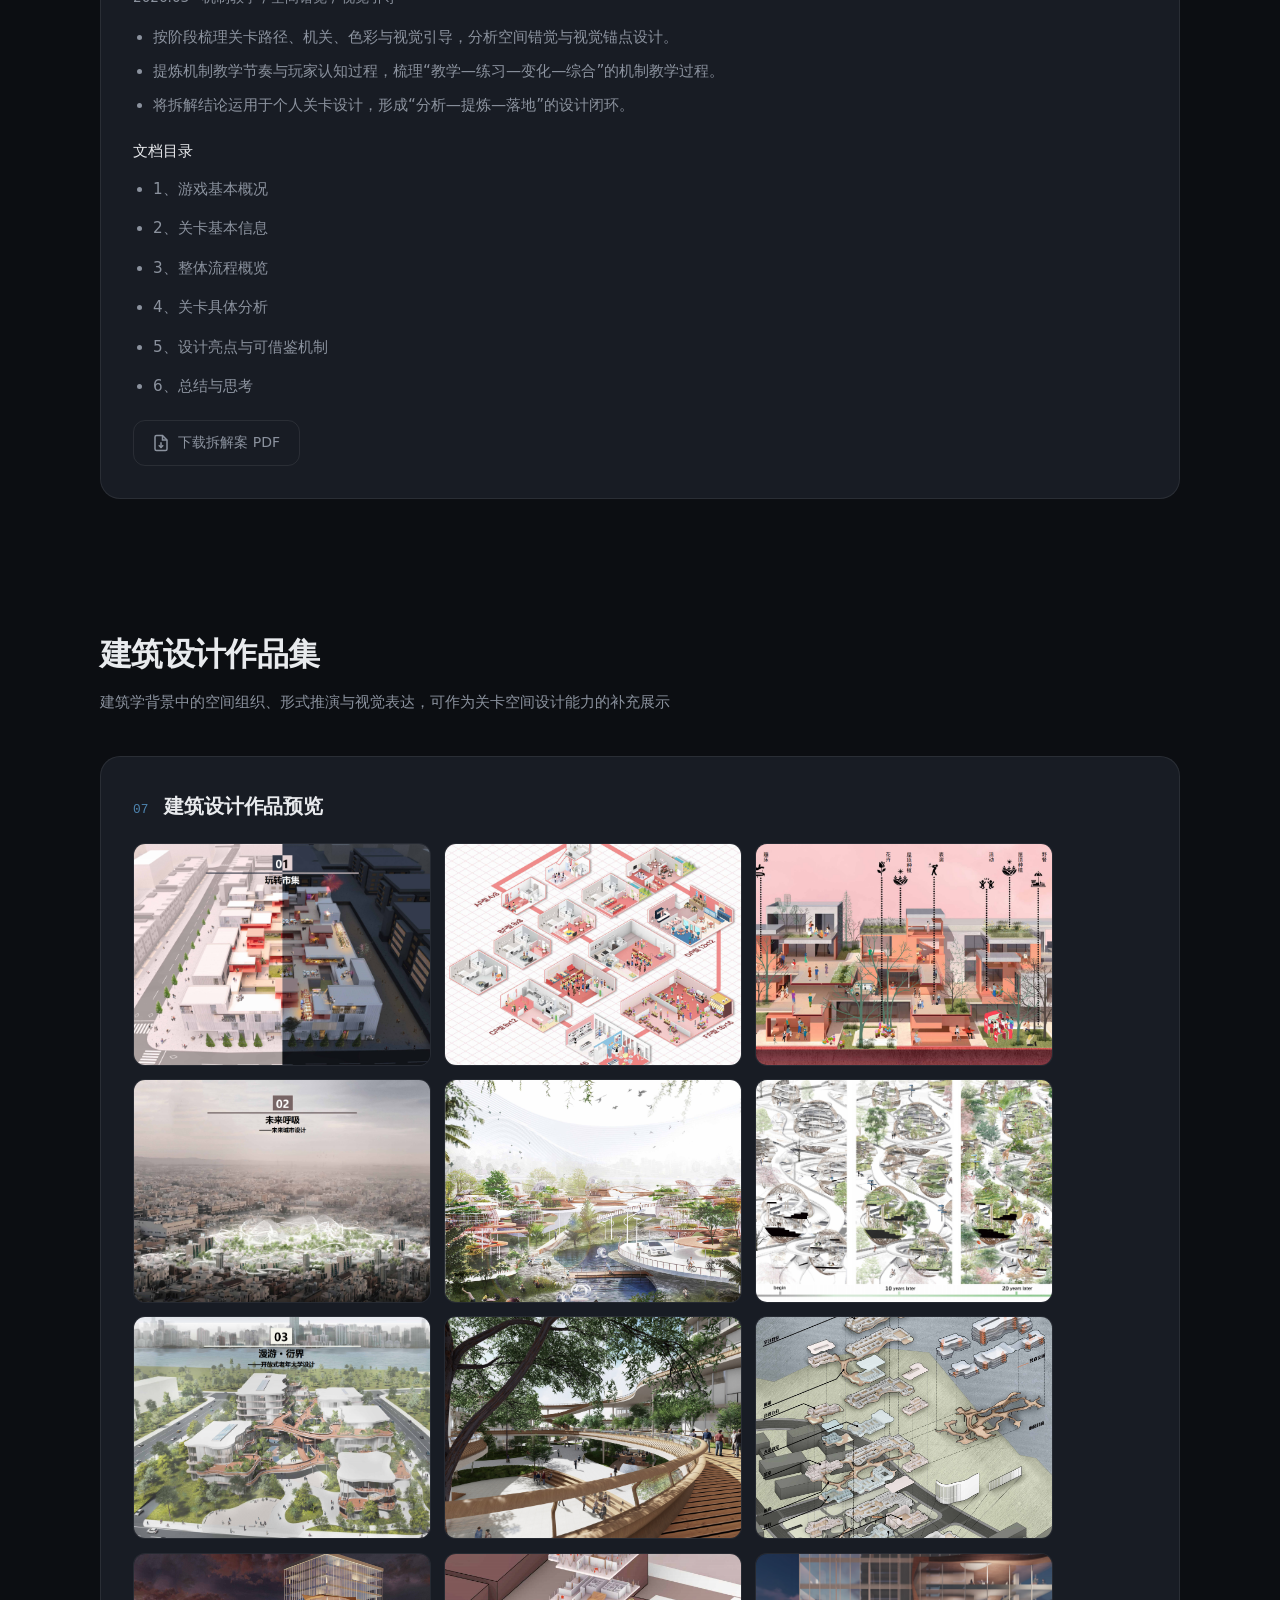
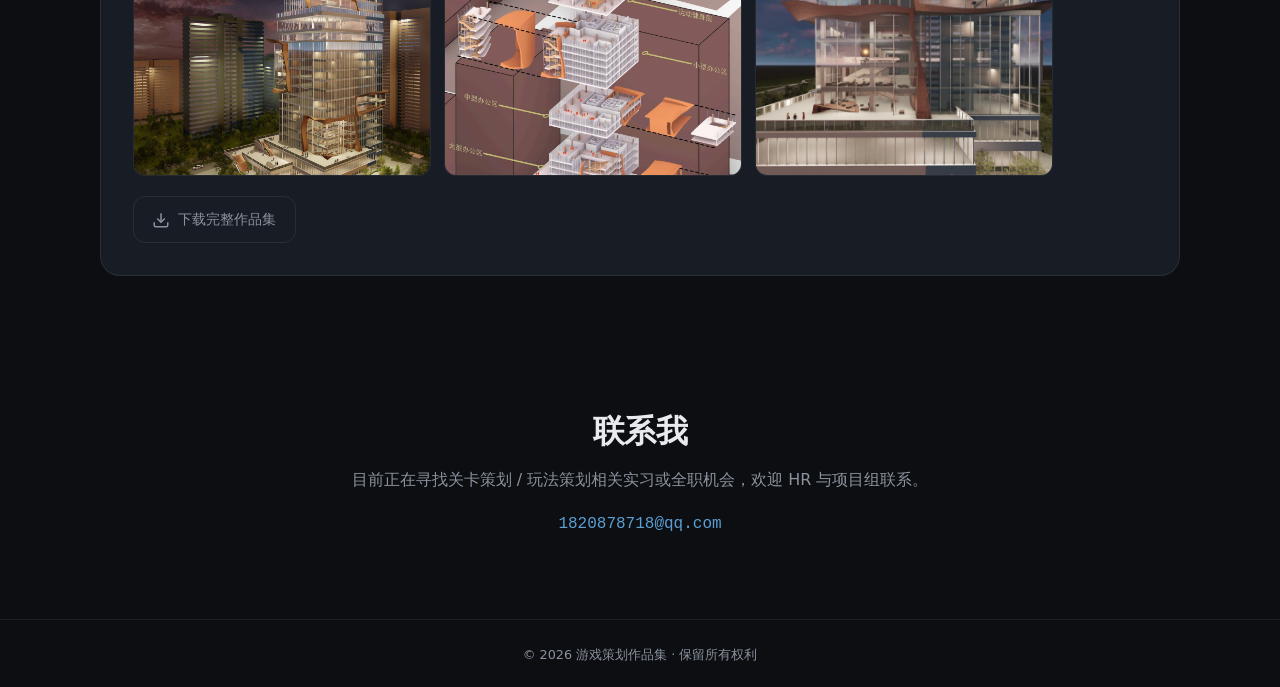
==== commit c2c9b8f7: "修改内容" ====
--- a/index.html
+++ b/index.html
@@ -218,11 +218,96 @@
                 <p class="work-card__summary">以大厅与三个组件收集区域为分析对象，结合 UE 白盒复刻，梳理目标呈现、路线组织和机关状态如何共同推动关卡流程。</p>
                 <h4 class="document-heading">拆解案目录</h4>
                 <ol class="analysis-outline">
-                    <li><span class="analysis-outline__index" aria-hidden="true">01</span><div><h5>游戏概况与关卡信息</h5><p>界定分析范围、关卡目标与组件收集任务，建立后续拆解的背景。</p></div></li>
-                    <li><span class="analysis-outline__index" aria-hidden="true">02</span><div><h5>空间结构与玩家路线</h5><p>梳理大厅和三个收集区域的连接关系，关注门洞、遮挡、高低差与路线组织。</p></div></li>
-                    <li><span class="analysis-outline__index" aria-hidden="true">03</span><div><h5>信息引导、机关、战斗与体验节奏</h5><p>结合目标呈现、视线引导和机关流程，分析障碍类型及出现时机对游玩体验的影响。</p></div></li>
-                    <li><span class="analysis-outline__index" aria-hidden="true">04</span><div><h5>UE 白盒复刻与验证</h5><p>通过空间搭建、组件拾取、机关联动与基础战斗交互，验证路径通行和机关状态的关系。</p></div></li>
-                    <li><span class="analysis-outline__index" aria-hidden="true">05</span><div><h5>拆解结论与可迁移经验</h5><p>围绕目标可读性、路线组织与交互反馈，提炼可用于个人关卡原型的设计经验。</p></div></li>
+                    <li id="re4-chapter-01">
+                        <span class="analysis-outline__index" aria-hidden="true">01</span>
+                        <div class="analysis-outline__content">
+                            <h5>游戏概况与关卡信息</h5>
+                            <p>界定分析范围、关卡目标与组件收集任务，建立后续拆解的背景。</p>
+                            <div class="analysis-gallery analysis-gallery--1" aria-label="游戏概况与关卡信息图解">
+                                <button class="analysis-gallery__item" type="button" data-lightbox-src="assets/images/re4-analysis/01.png" data-lightbox-alt="游戏概况、关卡信息与研究问题" aria-label="放大查看 01：游戏概况、关卡信息与研究问题">
+                                    <img src="assets/images/re4-analysis/01.png" alt="游戏概况、关卡信息与研究问题" loading="lazy" decoding="async">
+                                </button>
+                            </div>
+                        </div>
+                    </li>
+                    <li id="re4-chapter-02">
+                        <span class="analysis-outline__index" aria-hidden="true">02</span>
+                        <div class="analysis-outline__content">
+                            <h5>空间结构与玩家路线</h5>
+                            <p>梳理大厅和三个收集区域的连接关系，关注门洞、遮挡、高低差与路线组织。</p>
+                            <div class="analysis-gallery analysis-gallery--1" aria-label="空间结构与玩家路线图解">
+                                <button class="analysis-gallery__item" type="button" data-lightbox-src="assets/images/re4-analysis/02.png" data-lightbox-alt="空间结构、楼层路线与视觉引导" aria-label="放大查看 02：空间结构、楼层路线与视觉引导">
+                                    <img src="assets/images/re4-analysis/02.png" alt="空间结构、楼层路线与视觉引导" loading="lazy" decoding="async">
+                                </button>
+                            </div>
+                        </div>
+                    </li>
+                    <li id="re4-chapter-03">
+                        <span class="analysis-outline__index" aria-hidden="true">03</span>
+                        <div class="analysis-outline__content">
+                            <h5>信息引导、机关、战斗与体验节奏</h5>
+                            <p>结合目标呈现、视线引导和机关流程，分析障碍类型及出现时机对游玩体验的影响。</p>
+                            <div class="analysis-gallery analysis-gallery--3" aria-label="信息引导、机关、战斗与体验节奏图解">
+                                <button class="analysis-gallery__item" type="button" data-lightbox-src="assets/images/re4-analysis/03-1.png" data-lightbox-alt="餐厅：信息引导与机关" aria-label="放大查看 03-1：餐厅：信息引导与机关">
+                                    <img src="assets/images/re4-analysis/03-1.png" alt="餐厅：信息引导与机关" loading="lazy" decoding="async">
+                                </button>
+                                <button class="analysis-gallery__item" type="button" data-lightbox-src="assets/images/re4-analysis/03-2.png" data-lightbox-alt="骑士厅：目标与玩家路线" aria-label="放大查看 03-2：骑士厅：目标与玩家路线">
+                                    <img src="assets/images/re4-analysis/03-2.png" alt="骑士厅：目标与玩家路线" loading="lazy" decoding="async">
+                                </button>
+                                <button class="analysis-gallery__item" type="button" data-lightbox-src="assets/images/re4-analysis/03-3.png" data-lightbox-alt="骑士厅：机关与战斗配置" aria-label="放大查看 03-3：骑士厅：机关与战斗配置">
+                                    <img src="assets/images/re4-analysis/03-3.png" alt="骑士厅：机关与战斗配置" loading="lazy" decoding="async">
+                                </button>
+                                <button class="analysis-gallery__item" type="button" data-lightbox-src="assets/images/re4-analysis/03-4.png" data-lightbox-alt="画廊：路线变化与战斗" aria-label="放大查看 03-4：画廊：路线变化与战斗">
+                                    <img src="assets/images/re4-analysis/03-4.png" alt="画廊：路线变化与战斗" loading="lazy" decoding="async">
+                                </button>
+                                <button class="analysis-gallery__item" type="button" data-lightbox-src="assets/images/re4-analysis/03-5.png" data-lightbox-alt="商店：功能与支线连接" aria-label="放大查看 03-5：商店：功能与支线连接">
+                                    <img src="assets/images/re4-analysis/03-5.png" alt="商店：功能与支线连接" loading="lazy" decoding="async">
+                                </button>
+                                <button class="analysis-gallery__item" type="button" data-lightbox-src="assets/images/re4-analysis/03-6.png" data-lightbox-alt="流程节点与体验节奏" aria-label="放大查看 03-6：流程节点与体验节奏">
+                                    <img src="assets/images/re4-analysis/03-6.png" alt="流程节点与体验节奏" loading="lazy" decoding="async">
+                                </button>
+                            </div>
+                        </div>
+                    </li>
+                    <li id="re4-chapter-04">
+                        <span class="analysis-outline__index" aria-hidden="true">04</span>
+                        <div class="analysis-outline__content">
+                            <h5>UE 白盒复刻与验证</h5>
+                            <p>通过空间搭建、组件拾取、机关联动与基础战斗交互，验证路径通行和机关状态的关系。</p>
+                            <div class="analysis-gallery analysis-gallery--2" aria-label="UE 白盒复刻与验证图解">
+                                <button class="analysis-gallery__item" type="button" data-lightbox-src="assets/images/re4-analysis/04-1.png" data-lightbox-alt="大厅：入口、空间与机关复刻" aria-label="放大查看 04-1：大厅：入口、空间与机关复刻">
+                                    <img src="assets/images/re4-analysis/04-1.png" alt="大厅：入口、空间与机关复刻" loading="lazy" decoding="async">
+                                </button>
+                                <button class="analysis-gallery__item" type="button" data-lightbox-src="assets/images/re4-analysis/04-2.png" data-lightbox-alt="大厅：房间入口、二层空间与视线引导" aria-label="放大查看 04-2：大厅：房间入口、二层空间与视线引导">
+                                    <img src="assets/images/re4-analysis/04-2.png" alt="大厅：房间入口、二层空间与视线引导" loading="lazy" decoding="async">
+                                </button>
+                                <button class="analysis-gallery__item" type="button" data-lightbox-src="assets/images/re4-analysis/04-3.png" data-lightbox-alt="画室：原作与 UE 白盒对比" aria-label="放大查看 04-3：画室：原作与 UE 白盒对比">
+                                    <img src="assets/images/re4-analysis/04-3.png" alt="画室：原作与 UE 白盒对比" loading="lazy" decoding="async">
+                                </button>
+                                <button class="analysis-gallery__item" type="button" data-lightbox-src="assets/images/re4-analysis/04-4.png" data-lightbox-alt="骑士厅：原作与 UE 白盒对比" aria-label="放大查看 04-4：骑士厅：原作与 UE 白盒对比">
+                                    <img src="assets/images/re4-analysis/04-4.png" alt="骑士厅：原作与 UE 白盒对比" loading="lazy" decoding="async">
+                                </button>
+                            </div>
+                        </div>
+                    </li>
+                    <li id="re4-chapter-05">
+                        <span class="analysis-outline__index" aria-hidden="true">05</span>
+                        <div class="analysis-outline__content">
+                            <h5>拆解结论与可迁移经验</h5>
+                            <p>围绕目标可读性、路线组织与交互反馈，提炼可用于个人关卡原型的设计经验。</p>
+                            <div class="analysis-gallery analysis-gallery--3" aria-label="拆解结论与可迁移经验图解">
+                                <button class="analysis-gallery__item" type="button" data-lightbox-src="assets/images/re4-analysis/05-1.png" data-lightbox-alt="结论一：相同收集目标的流程差异" aria-label="放大查看 05-1：结论一：相同收集目标的流程差异">
+                                    <img src="assets/images/re4-analysis/05-1.png" alt="结论一：相同收集目标的流程差异" loading="lazy" decoding="async">
+                                </button>
+                                <button class="analysis-gallery__item" type="button" data-lightbox-src="assets/images/re4-analysis/05-2.png" data-lightbox-alt="结论二：机关改变推进条件" aria-label="放大查看 05-2：结论二：机关改变推进条件">
+                                    <img src="assets/images/re4-analysis/05-2.png" alt="结论二：机关改变推进条件" loading="lazy" decoding="async">
+                                </button>
+                                <button class="analysis-gallery__item" type="button" data-lightbox-src="assets/images/re4-analysis/05-3.png" data-lightbox-alt="结论三：目标可见与目标可达" aria-label="放大查看 05-3：结论三：目标可见与目标可达">
+                                    <img src="assets/images/re4-analysis/05-3.png" alt="结论三：目标可见与目标可达" loading="lazy" decoding="async">
+                                </button>
+                            </div>
+                        </div>
+                    </li>
                 </ol>
                 <h4 class="document-heading">拆解结论</h4>
                 <ul class="work-card__desc">
@@ -353,9 +438,12 @@
         </div>
     </footer>
 
-    <div class="lightbox" aria-hidden="true">
+    <div class="lightbox" role="dialog" aria-modal="true" aria-label="图片预览" aria-hidden="true">
         <button class="lightbox__close" type="button" aria-label="关闭预览">×</button>
-        <img class="lightbox__image" src="" alt="">
+        <button class="lightbox__nav lightbox__prev" type="button" aria-label="上一张图片" aria-controls="lightbox-image">‹</button>
+        <img class="lightbox__image" id="lightbox-image" src="" alt="">
+        <button class="lightbox__nav lightbox__next" type="button" aria-label="下一张图片" aria-controls="lightbox-image">›</button>
+        <p class="lightbox__caption" aria-live="polite" aria-atomic="true"></p>
     </div>
 
     <script src="./script.js"></script>
--- a/styles.css
+++ b/styles.css
@@ -354,6 +354,66 @@
   flex-shrink: 0;
 }
 
+.analysis-outline__content {
+  flex: 1;
+  min-width: 0;
+}
+
+.analysis-gallery {
+  display: grid;
+  gap: 0.85rem;
+  margin-top: 1rem;
+}
+
+.analysis-gallery--1 {
+  grid-template-columns: minmax(0, 1fr);
+}
+
+.analysis-gallery--2 {
+  grid-template-columns: repeat(2, minmax(0, 1fr));
+}
+
+.analysis-gallery--3 {
+  grid-template-columns: repeat(3, minmax(0, 1fr));
+}
+
+.analysis-gallery__item {
+  display: block;
+  width: 100%;
+  min-width: 0;
+  aspect-ratio: 16 / 9;
+  padding: 0;
+  overflow: hidden;
+  border: 1px solid var(--border);
+  border-radius: var(--radius);
+  background: #fff;
+  cursor: zoom-in;
+  transition: border-color var(--transition), box-shadow var(--transition);
+}
+
+.analysis-gallery__item img {
+  width: 100%;
+  height: 100%;
+  object-fit: contain;
+}
+
+.analysis-gallery__item:hover {
+  border-color: var(--accent);
+  box-shadow: var(--shadow);
+}
+
+.analysis-gallery__item:focus-visible {
+  outline: 2px solid var(--accent);
+  outline-offset: 4px;
+}
+
+@media (max-width: 640px) {
+  .analysis-gallery--2,
+  .analysis-gallery--3 {
+    grid-template-columns: minmax(0, 1fr);
+  }
+}
+
 .analysis-outline h5 {
   font-size: 1rem;
   font-weight: 600;
@@ -474,13 +534,17 @@
 }
 
 /* ===== Lightbox ===== */
+body.lightbox-open {
+  overflow: hidden;
+}
+
 .lightbox {
   position: fixed;
   inset: 0;
   z-index: 200;
   display: grid;
   place-items: center;
-  padding: 2rem;
+  padding: 5rem;
   background: rgba(12, 14, 18, 0.88);
   backdrop-filter: blur(12px);
   opacity: 0;
@@ -494,8 +558,10 @@
 }
 
 .lightbox__image {
-  max-width: min(1100px, 92vw);
-  max-height: 86vh;
+  background: #fff;
+  max-width: min(1100px, calc(100vw - 160px));
+  max-height: calc(100dvh - 160px);
+  object-fit: contain;
   border-radius: var(--radius);
   border: 1px solid var(--border);
   box-shadow: var(--shadow);
@@ -522,6 +588,58 @@
   border-color: rgba(255, 255, 255, 0.2);
   background: var(--bg-elevated);
   outline: none;
+}
+
+.lightbox__nav {
+  position: absolute;
+  top: 50%;
+  transform: translateY(-50%);
+  width: 48px;
+  height: 48px;
+  border: 1px solid var(--border);
+  border-radius: 50%;
+  background: var(--bg-card);
+  color: var(--text);
+  font-size: 2rem;
+  line-height: 1;
+  cursor: pointer;
+}
+
+.lightbox__prev { left: 1rem; }
+.lightbox__next { right: 1rem; }
+
+.lightbox__nav:hover {
+  background: var(--bg-elevated);
+  border-color: var(--accent);
+}
+
+.lightbox button:focus-visible {
+  outline: 2px solid var(--accent);
+  outline-offset: 4px;
+}
+
+.lightbox__caption {
+  position: absolute;
+  bottom: 1.25rem;
+  left: 5rem;
+  right: 5rem;
+  text-align: center;
+  color: var(--text);
+  font-size: 0.85rem;
+}
+
+@media (max-width: 640px) {
+  .lightbox { padding: 5rem 1rem 7rem; }
+  .lightbox__image {
+    max-width: calc(100vw - 32px);
+    max-height: calc(100dvh - 192px);
+  }
+  .lightbox__nav {
+    top: auto;
+    bottom: 1.25rem;
+    transform: none;
+  }
+  .lightbox__caption { bottom: 1.5rem; }
 }
 
 /* ===== Contact ===== */
